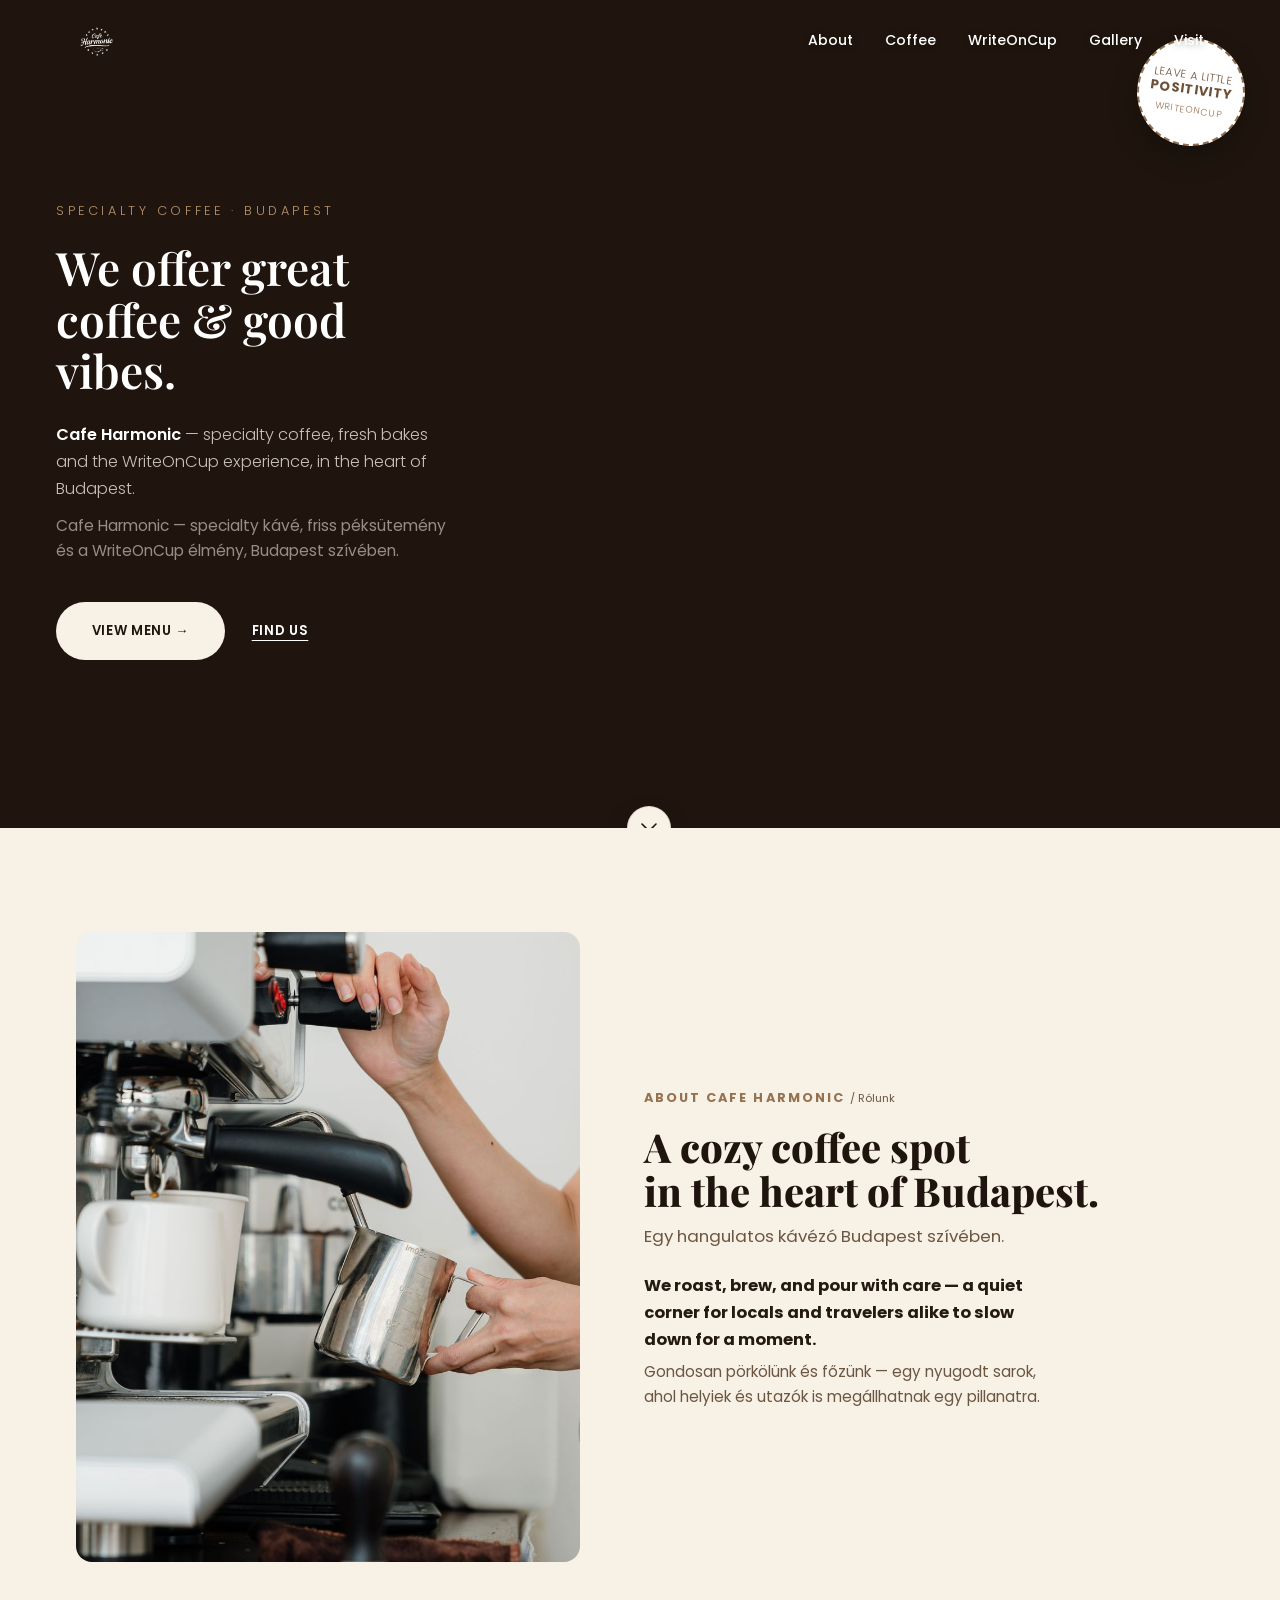
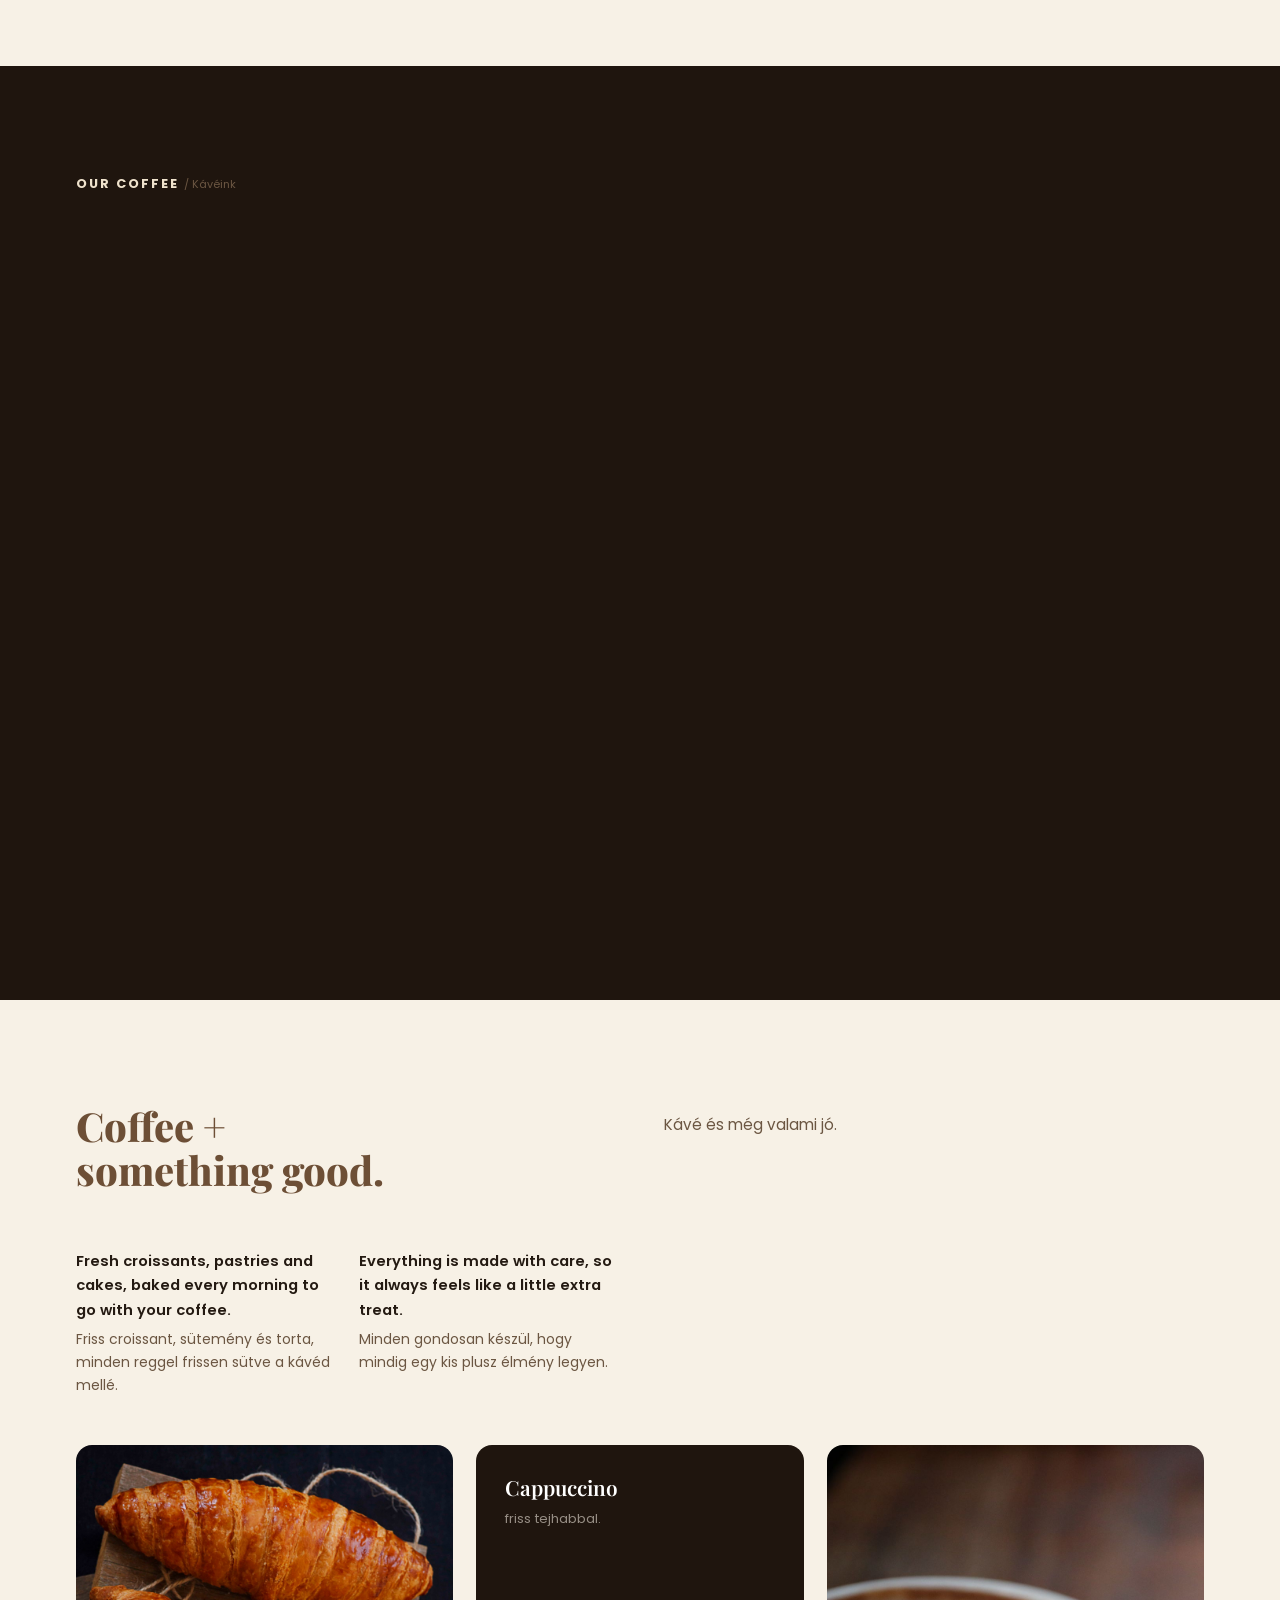
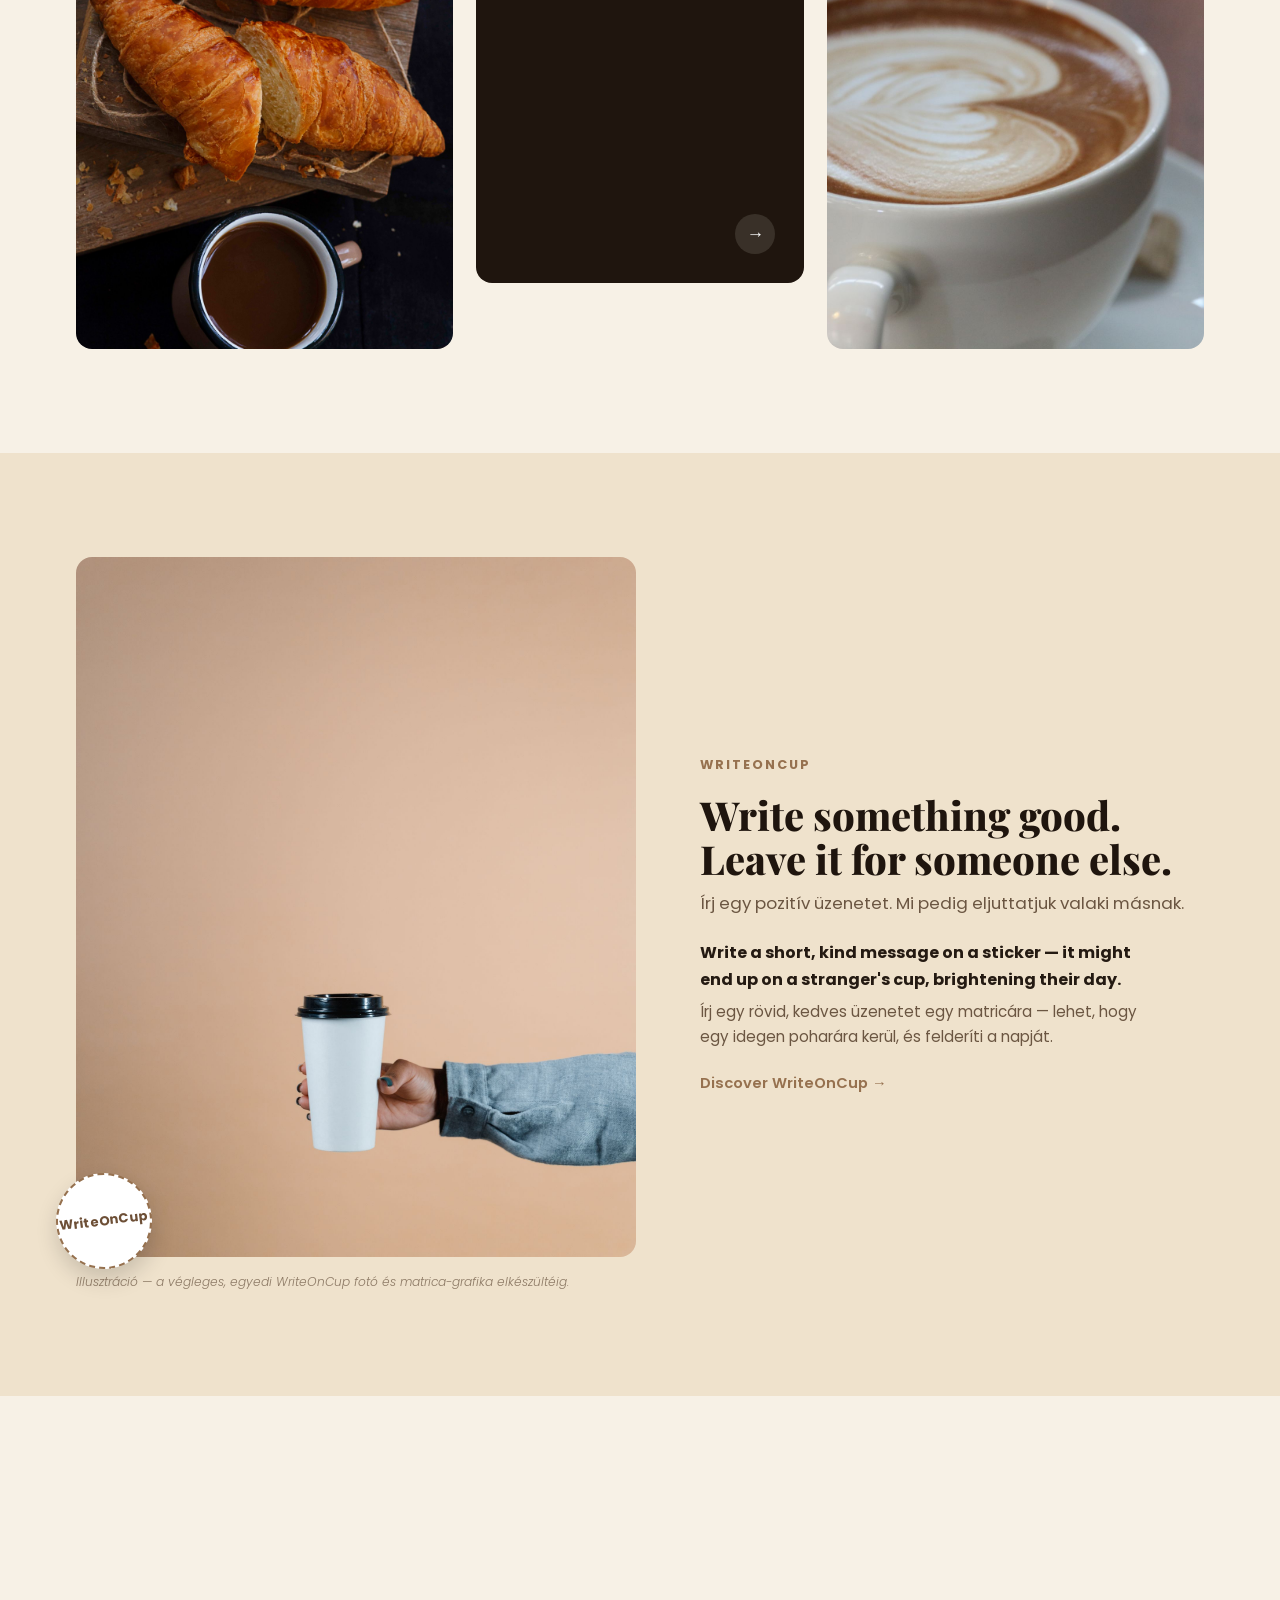
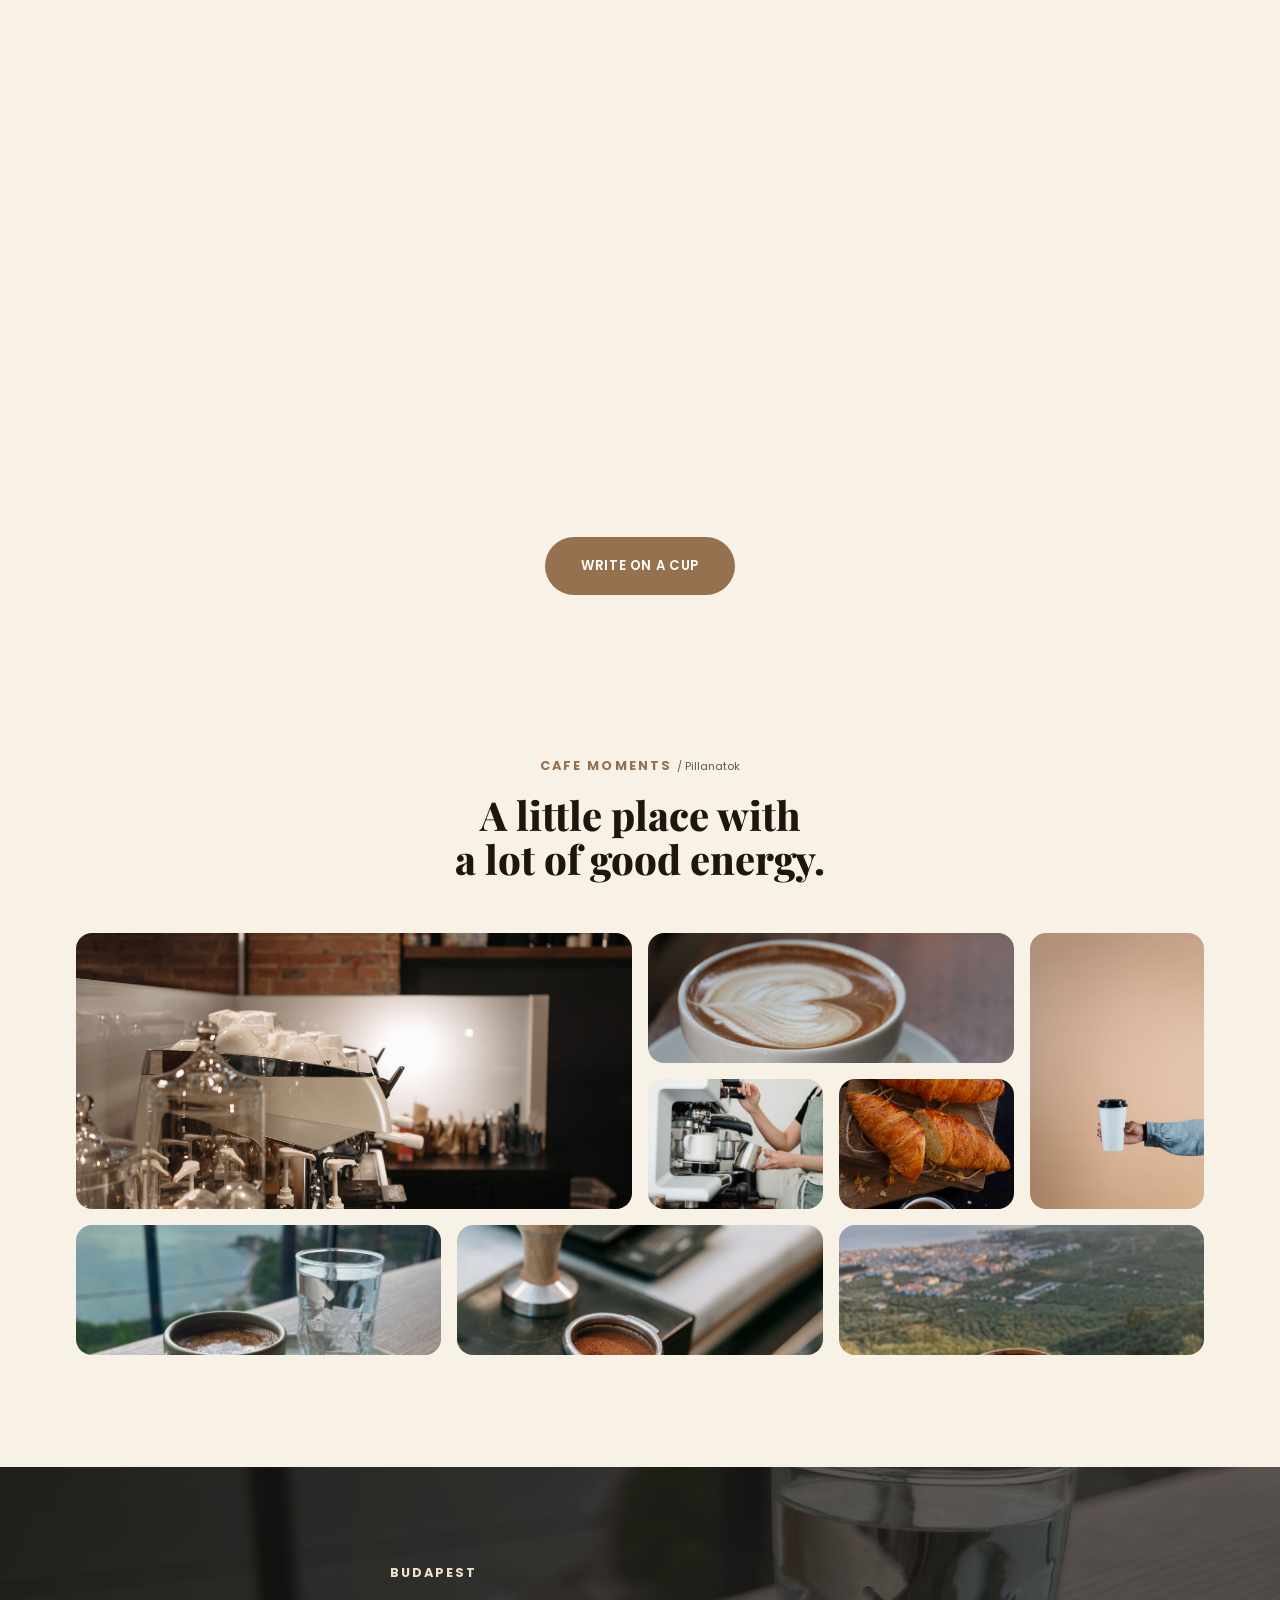
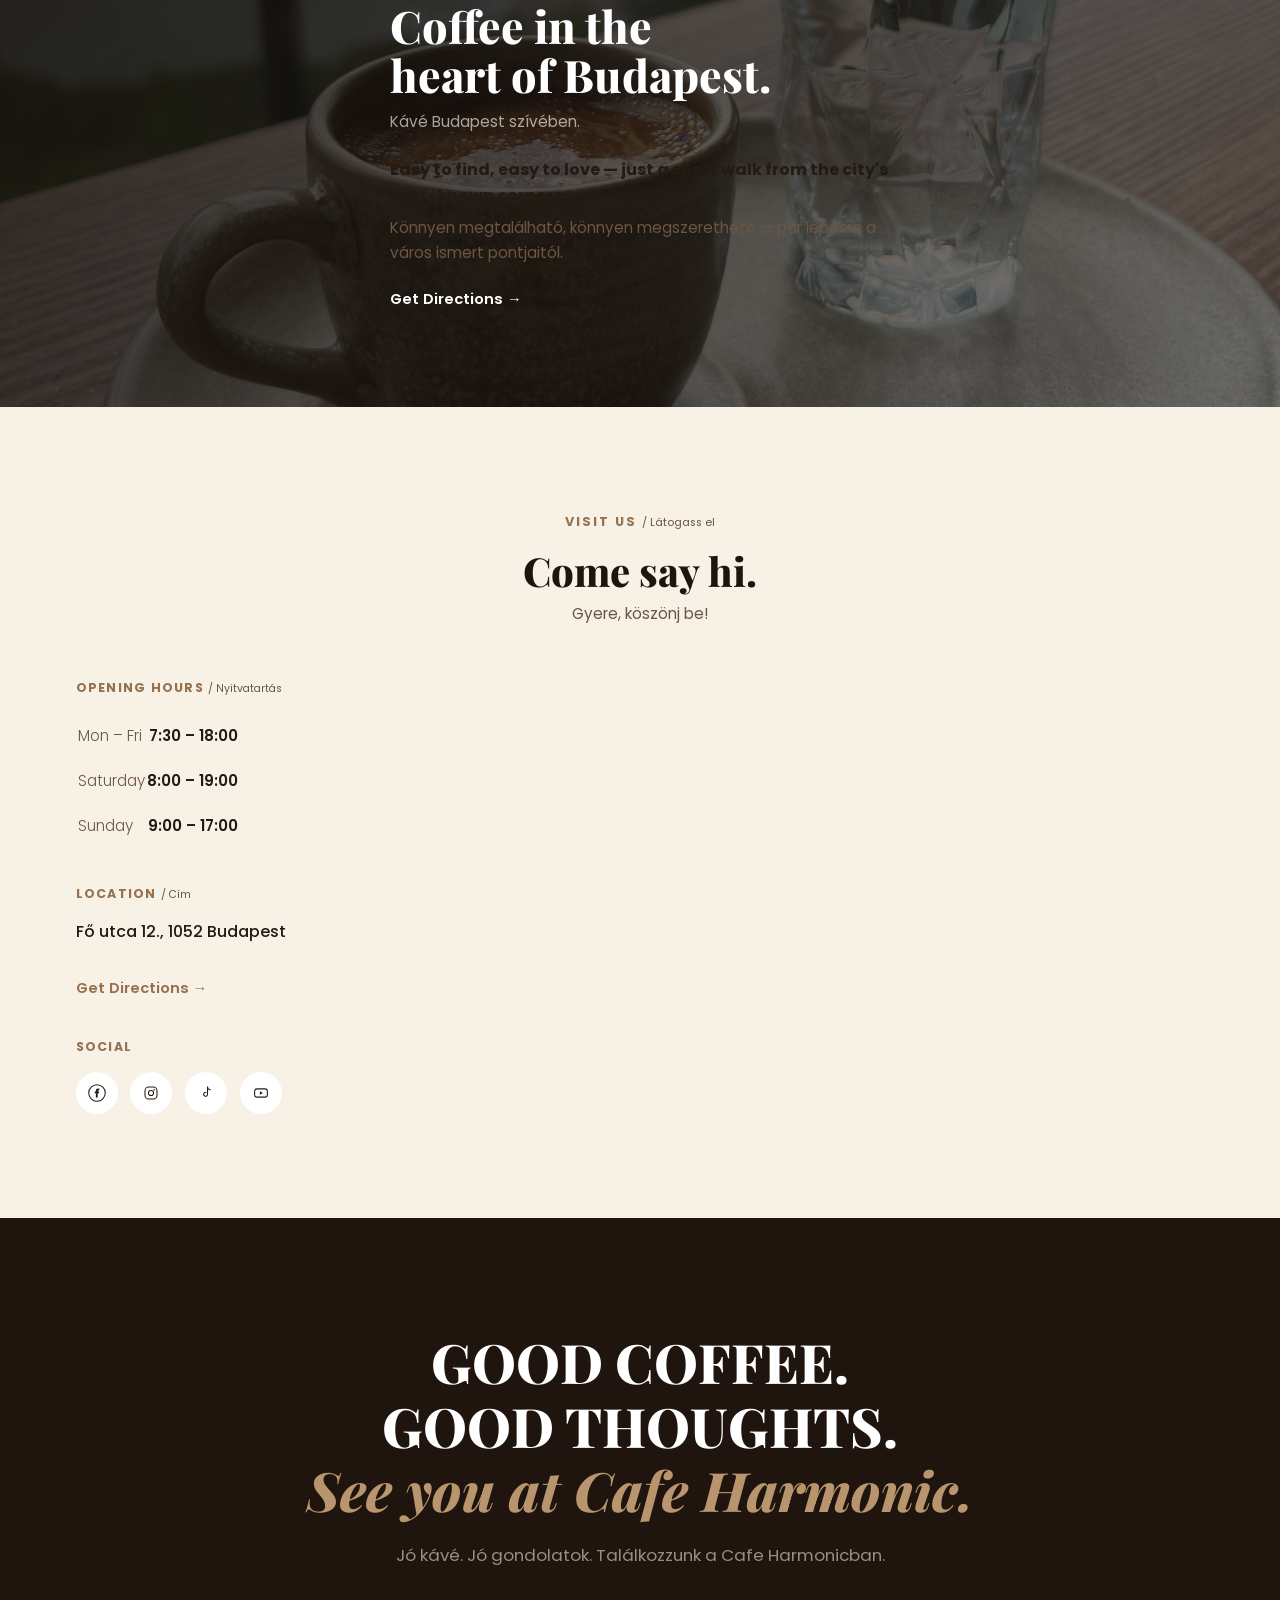
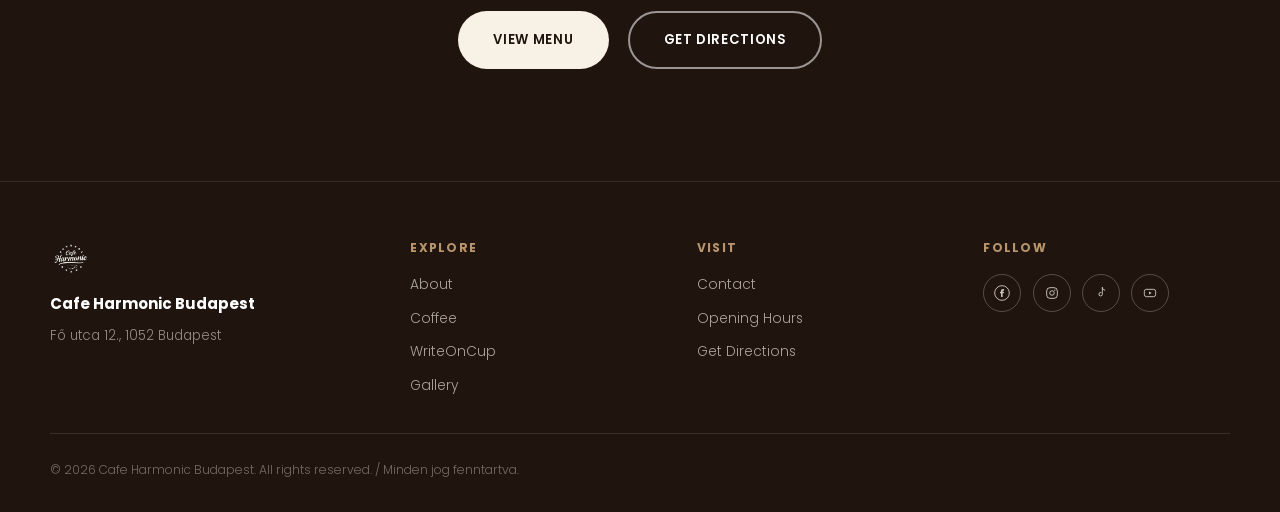
==== index.html @ bd7c761f "v9: Gamila referencia szigoru lekovetese - split-panel hero, foto-kollazs idezet-kartyaval, kartyaso" ====
<!DOCTYPE html>
<html lang="hu">
<head>
<meta charset="UTF-8">
<meta name="viewport" content="width=device-width, initial-scale=1.0">
<title>Cafe Harmonic Budapest</title>
<meta name="description" content="Cafe Harmonic Budapest — good coffee, good thoughts. Specialty kávé, WriteOnCup és egy nyugodt sarok Budapest szívében.">

<link rel="icon" type="image/png" href="logo/cafe-harmony-11.png">
<link rel="apple-touch-icon" href="logo/cafe-harmony-11.png">

<link rel="preconnect" href="https://fonts.googleapis.com">
<link rel="preconnect" href="https://fonts.gstatic.com" crossorigin>
<link href="https://fonts.googleapis.com/css2?family=Playfair+Display:ital,wght@0,600;0,700;0,800;1,600&family=Poppins:wght@300;400;500;600;700;800&family=Caveat:wght@600;700&display=swap" rel="stylesheet">

<link rel="stylesheet" href="style.css">
</head>
<body>

<!-- NAV -->
<header class="nav" id="nav">
  <div class="nav-inner">
    <a href="#top" class="nav-brand">
      <img class="logo-light" src="logo/cafe-harmony-09.png" alt="Cafe Harmonic Budapest">
      <img class="logo-dark" src="logo/cafe-harmony-10.png" alt="Cafe Harmonic Budapest">
    </a>
    <nav class="nav-links" id="navLinks">
      <a href="#about">About</a>
      <a href="#menu">Coffee</a>
      <a href="#writeoncup">WriteOnCup</a>
      <a href="#gallery">Gallery</a>
      <a href="#contact">Visit</a>
    </nav>
    <button class="burger" id="burger" aria-label="Menü">
      <span></span><span></span><span></span>
    </button>
  </div>
</header>

<!-- 1. HERO -->
<section class="hero" id="top">
  <div class="hero-panel">
    <span class="hero-kicker" data-reveal>Specialty Coffee · Budapest</span>
    <h1 data-reveal>We offer great<br>coffee &amp; good vibes.</h1>
    <p class="tagline" data-reveal>
      <strong>Cafe Harmonic</strong> — specialty coffee, fresh bakes and the WriteOnCup experience, in the heart of Budapest.<br>
      <span class="hu">Cafe Harmonic — specialty kávé, friss péksütemény és a WriteOnCup élmény, Budapest szívében.</span>
    </p>
    <div class="hero-actions" data-reveal>
      <a href="#menu" class="btn btn-primary">View Menu →</a>
      <a href="#contact" class="btn btn-link-light">Find Us</a>
    </div>
  </div>

  <div class="hero-media">
    <div class="hero-slides">
      <div class="hero-slide"><img src="képek/pexels-coffee-shop-interior-6612572.jpg" alt="Cafe Harmonic belső tere" loading="eager"></div>
      <div class="hero-slide"><img src="képek/pexels-gulkiz-tuzen-dagdas-273405070-38065463.jpg" alt="Kávé Budapesten"></div>
      <div class="hero-slide"><img src="képek/pexels-tugba-587672959-17574129.jpg" alt="Kávé napkeltekor"></div>
    </div>
    <div class="hero-media-overlay"></div>

    <a href="#writeoncup" class="cup-badge">
      <span class="cup-badge-inner">
        <span>Leave a little</span>
        <strong>positivity</strong>
        <span class="cup-badge-sub">WriteOnCup</span>
      </span>
    </a>

    <a href="#about" class="scroll-cue" aria-label="Görgetés lejjebb">
      <svg width="16" height="10" viewBox="0 0 16 10" fill="none"><path d="M1 1l7 7 7-7" stroke="currentColor" stroke-width="1.6" stroke-linecap="round" stroke-linejoin="round"/></svg>
    </a>
  </div>
</section>

<!-- 2. ABOUT -->
<section class="about" id="about">
  <div class="about-media" data-reveal>
    <img src="képek/pexels-barista-4349954.jpg" alt="Barista gondosan elkészíti a kávét">
  </div>
  <div class="about-text">
    <span class="eyebrow eyebrow-dark" data-reveal>About Cafe Harmonic <span class="eyebrow-hu">/ Rólunk</span></span>
    <h2 data-reveal>A cozy coffee spot<br>in the heart of Budapest.</h2>
    <p class="hu" data-reveal>Egy hangulatos kávézó Budapest szívében.</p>
    <p class="bi" data-reveal>
      <strong>We roast, brew, and pour with care — a quiet corner for locals and travelers alike to slow down for a moment.</strong><br>
      <span class="hu">Gondosan pörkölünk és főzünk — egy nyugodt sarok, ahol helyiek és utazók is megállhatnak egy pillanatra.</span>
    </p>
  </div>
</section>

<!-- 3. COFFEE MENU -->
<section class="coffee" id="menu">
  <div class="coffee-inner">
    <div class="coffee-text">
      <span class="eyebrow" data-reveal>Our Coffee <span class="eyebrow-hu">/ Kávéink</span></span>
      <h2 data-reveal>Our coffee,<br>your choice.</h2>
      <p class="hu" data-reveal>A te választásod.</p>
      <div class="menu-list">
        <div class="menu-row" data-reveal><span class="m-name">Espresso</span><span class="m-price">950 Ft</span></div>
        <div class="menu-row" data-reveal><span class="m-name">Ristretto</span><span class="m-price">950 Ft</span></div>
        <div class="menu-row" data-reveal><span class="m-name">Cappuccino</span><span class="m-price">1 150 Ft</span></div>
        <div class="menu-row" data-reveal><span class="m-name">Americano</span><span class="m-price">1 100 Ft</span></div>
        <div class="menu-row" data-reveal><span class="m-name">Latte Macchiato</span><span class="m-price">1 250 Ft</span></div>
        <div class="menu-row" data-reveal><span class="m-name">Caffè Latte</span><span class="m-price">1 200 Ft</span></div>
        <div class="menu-row" data-reveal><span class="m-name">Cortado</span><span class="m-price">1 050 Ft</span></div>
        <div class="menu-row" data-reveal><span class="m-name">Flat White</span><span class="m-price">1 250 Ft</span></div>
      </div>
      <p class="menu-note" data-reveal>Prices are indicative. / Az árak tájékoztató jellegűek.</p>
    </div>
    <div class="coffee-media" data-reveal>
      <img class="coffee-media-a" src="képek/pexels-latte-art-2226091.jpg" alt="Cappuccino szív alakú latte arttal">
      <img class="coffee-media-b" src="képek/pexels-barista-portafilter-9052268.jpg" alt="Barista részlet">
      <blockquote class="floating-quote">
        <p>“Good coffee is a little joy you can hold in your hands.”</p>
        <cite>A jó kávé egy apró öröm, amit a kezedben tarthatsz.</cite>
      </blockquote>
    </div>
  </div>
</section>

<!-- 4. MORE THAN COFFEE -->
<section class="food" id="food">
  <div class="food-head">
    <h2 data-reveal>Coffee +<br>something good.</h2>
    <p class="hu" data-reveal>Kávé és még valami jó.</p>
    <div class="food-head-copy">
      <p class="bi" data-reveal>
        <strong>Fresh croissants, pastries and cakes, baked every morning to go with your coffee.</strong><br>
        <span class="hu">Friss croissant, sütemény és torta, minden reggel frissen sütve a kávéd mellé.</span>
      </p>
      <p class="bi" data-reveal>
        <strong>Everything is made with care, so it always feels like a little extra treat.</strong><br>
        <span class="hu">Minden gondosan készül, hogy mindig egy kis plusz élmény legyen.</span>
      </p>
    </div>
  </div>
  <div class="food-grid">
    <div class="food-card" data-reveal>
      <img src="képek/pexels-croissant-coffee-32413997.jpg" alt="Friss croissant kávéval">
    </div>
    <div class="food-card food-card-dark" data-reveal>
      <span>Cappuccino<br><span class="hu">friss tejhabbal.</span></span>
      <span class="food-card-arrow">→</span>
    </div>
    <div class="food-card" data-reveal>
      <img src="képek/pexels-latte-art-2226091.jpg" alt="Cappuccino latte arttal">
    </div>
  </div>
</section>

<!-- 5. WRITEONCUP -->
<section class="writeoncup" id="writeoncup">
 <div class="writeoncup-inner">
  <div class="woc-media" data-reveal>
    <img src="képek/pexels-takeaway-cup-6612350.jpg" alt="Üres elviteles pohár, készen egy kézzel írt üzenetre">
    <span class="woc-sticker">WriteOnCup</span>
    <p class="woc-placeholder-note">Illusztráció — a végleges, egyedi WriteOnCup fotó és matrica-grafika elkészültéig.</p>
  </div>
  <div class="woc-text">
    <span class="eyebrow eyebrow-dark" data-reveal>WriteOnCup</span>
    <h2 data-reveal>Write something good.<br>Leave it for someone else.</h2>
    <p class="hu" data-reveal>Írj egy pozitív üzenetet. Mi pedig eljuttatjuk valaki másnak.</p>
    <p class="bi" data-reveal>
      <strong>Write a short, kind message on a sticker — it might end up on a stranger's cup, brightening their day.</strong><br>
      <span class="hu">Írj egy rövid, kedves üzenetet egy matricára — lehet, hogy egy idegen poharára kerül, és felderíti a napját.</span>
    </p>
    <a href="https://writeoncup.hu" target="_blank" rel="noopener" class="link-arrow" data-reveal>Discover WriteOnCup →</a>
  </div>
 </div>
</section>

<!-- 6. WRITE A MESSAGE -->
<section class="message" id="message">
  <span class="eyebrow eyebrow-dark center" data-reveal>Write A Message</span>
  <h2 class="center" data-reveal>Your words might<br>make someone's day.</h2>
  <p class="hu center" data-reveal>A szavaid felderíthetik valaki napját.</p>

  <div class="message-board" data-reveal>
    <div class="message-cup">
      <img src="képek/pexels-takeaway-cup-6612350.jpg" alt="WriteOnCup pohár">
    </div>
    <span class="note note-1">Have a beautiful day!</span>
    <span class="note note-2">You are doing great!</span>
    <span class="note note-3">Enjoy Budapest!</span>
    <span class="note note-4">Smile today!</span>
    <span class="note note-5">You've got this!</span>
    <span class="note note-6">Good vibes only!</span>
  </div>

  <a href="https://writeoncup.hu" target="_blank" rel="noopener" class="btn btn-solid center-btn" data-reveal>Write On A Cup</a>
</section>

<!-- 7. GALLERY -->
<section class="gallery" id="gallery">
  <span class="eyebrow eyebrow-dark center" data-reveal>Cafe Moments <span class="eyebrow-hu">/ Pillanatok</span></span>
  <h2 class="center" data-reveal>A little place with<br>a lot of good energy.</h2>
  <div class="gallery-grid">
    <div class="g-item g-large" data-reveal><img src="képek/pexels-coffee-shop-interior-6612572.jpg" alt="Belső tér" style="object-position:center 30%"></div>
    <div class="g-item g-a" data-reveal><img src="képek/pexels-latte-art-2226091.jpg" alt="Latte art"></div>
    <div class="g-item g-b" data-reveal><img src="képek/pexels-barista-4349954.jpg" alt="Barista"></div>
    <div class="g-item g-tall" data-reveal><img src="képek/pexels-takeaway-cup-6612350.jpg" alt="WriteOnCup pohár" style="object-position:55% 88%"></div>
    <div class="g-item g-c" data-reveal><img src="képek/pexels-croissant-coffee-32413997.jpg" alt="Croissant"></div>
    <div class="g-item g-d" data-reveal><img src="képek/pexels-barista-portafilter-9052268.jpg" alt="Barista részlet"></div>
    <div class="g-item g-wide" data-reveal><img src="képek/pexels-gulkiz-tuzen-dagdas-273405070-38065463.jpg" alt="Kávé kilátással"></div>
    <div class="g-item g-e" data-reveal><img src="képek/pexels-tugba-587672959-17574129.jpg" alt="Kávé napkeltekor"></div>
  </div>
</section>

<!-- 8. BUDAPEST -->
<section class="budapest">
  <img src="képek/pexels-gulkiz-tuzen-dagdas-273405070-38065463.jpg" alt="Kávé kilátással Budapestre">
  <div class="budapest-overlay"></div>
  <div class="budapest-content">
    <span class="eyebrow" data-reveal>Budapest</span>
    <h2 data-reveal>Coffee in the<br>heart of Budapest.</h2>
    <p class="hu" data-reveal>Kávé Budapest szívében.</p>
    <p class="bi" data-reveal>
      <strong>Easy to find, easy to love — just a short walk from the city's best-known corners.</strong><br>
      <span class="hu">Könnyen megtalálható, könnyen megszerethető — pár lépésre a város ismert pontjaitól.</span>
    </p>
    <a class="link-arrow link-arrow-light" href="https://www.google.com/maps/search/?api=1&query=F%C5%91+utca+12.%2C+1052+Budapest" target="_blank" rel="noopener">Get Directions →</a>
  </div>
</section>

<!-- 9. VISIT US -->
<section class="contact" id="contact">
  <span class="eyebrow eyebrow-dark center" data-reveal>Visit Us <span class="eyebrow-hu">/ Látogass el</span></span>
  <h2 class="center" data-reveal>Come say hi.</h2>
  <p class="hu center" data-reveal>Gyere, köszönj be!</p>

  <div class="contact-grid">
    <div class="contact-info" data-reveal>
      <div class="contact-block">
        <span class="contact-label">Opening Hours <span class="eyebrow-hu">/ Nyitvatartás</span></span>
        <table class="hours">
          <tr><td>Mon – Fri</td><td>7:30 – 18:00</td></tr>
          <tr><td>Saturday</td><td>8:00 – 19:00</td></tr>
          <tr><td>Sunday</td><td>9:00 – 17:00</td></tr>
        </table>
      </div>
      <div class="contact-block">
        <span class="contact-label">Location <span class="eyebrow-hu">/ Cím</span></span>
        <p class="contact-address">Fő utca 12., 1052 Budapest</p>
        <a class="link-arrow" href="https://www.google.com/maps/search/?api=1&query=F%C5%91+utca+12.%2C+1052+Budapest" target="_blank" rel="noopener">Get Directions →</a>
      </div>
      <div class="contact-block">
        <span class="contact-label">Social</span>
        <div class="social-row">
          <a href="#" target="_blank" rel="noopener" aria-label="Facebook"><svg viewBox="0 0 24 24" fill="none"><circle cx="12" cy="12" r="11" stroke="currentColor" stroke-width="1.4"/><path d="M13.5 8.5h1.5V6h-1.7c-1.7 0-2.8 1.1-2.8 2.9V10H9v2.4h1.5V18h2.4v-5.6H14.6L15 10h-2.1V9c0-.4.2-.5.6-.5Z" fill="currentColor"/></svg></a>
          <a href="#" target="_blank" rel="noopener" aria-label="Instagram"><svg viewBox="0 0 24 24" fill="none"><rect x="4" y="4" width="16" height="16" rx="5" stroke="currentColor" stroke-width="1.4"/><circle cx="12" cy="12" r="3.4" stroke="currentColor" stroke-width="1.4"/><circle cx="16.2" cy="7.8" r="1" fill="currentColor"/></svg></a>
          <a href="#" target="_blank" rel="noopener" aria-label="TikTok"><svg viewBox="0 0 24 24" fill="none"><path d="M14 4v9.8a2.6 2.6 0 1 1-2.2-2.57" stroke="currentColor" stroke-width="1.4" stroke-linecap="round"/><path d="M14 4c.3 2 1.8 3.5 3.7 3.7" stroke="currentColor" stroke-width="1.4" stroke-linecap="round"/></svg></a>
          <a href="#" target="_blank" rel="noopener" aria-label="YouTube"><svg viewBox="0 0 24 24" fill="none"><rect x="3.5" y="6.5" width="17" height="11" rx="3.2" stroke="currentColor" stroke-width="1.4"/><path d="M10.5 9.7v4.6l4-2.3-4-2.3Z" fill="currentColor"/></svg></a>
        </div>
      </div>
    </div>
    <div class="contact-map" data-reveal>
      <iframe
        src="https://www.google.com/maps?q=F%C5%91%20utca%2012%2C%201052%20Budapest&output=embed"
        loading="lazy"
        referrerpolicy="no-referrer-when-downgrade"
        title="Cafe Harmonic Budapest — térkép"></iframe>
    </div>
  </div>
</section>

<!-- 10. FINAL CTA -->
<section class="final-cta">
  <h2>GOOD COFFEE.<br>GOOD THOUGHTS.<br><em>See you at Cafe Harmonic.</em></h2>
  <p class="hu">Jó kávé. Jó gondolatok. Találkozzunk a Cafe Harmonicban.</p>
  <div class="final-cta-actions">
    <a href="#menu" class="btn btn-primary">View Menu</a>
    <a href="https://www.google.com/maps/search/?api=1&query=F%C5%91+utca+12.%2C+1052+Budapest" target="_blank" rel="noopener" class="btn btn-outline">Get Directions</a>
  </div>
</section>

<!-- FOOTER -->
<footer class="footer">
  <div class="footer-inner">
    <div class="footer-brand">
      <img src="logo/cafe-harmony-09.png" alt="Cafe Harmonic Budapest" class="footer-logo">
      <strong>Cafe Harmonic Budapest</strong>
      <span>Fő utca 12., 1052 Budapest</span>
    </div>
    <div class="footer-col">
      <span class="footer-col-title">Explore</span>
      <a href="#about">About</a>
      <a href="#menu">Coffee</a>
      <a href="#writeoncup">WriteOnCup</a>
      <a href="#gallery">Gallery</a>
    </div>
    <div class="footer-col">
      <span class="footer-col-title">Visit</span>
      <a href="#contact">Contact</a>
      <a href="#contact">Opening Hours</a>
      <a href="https://www.google.com/maps/search/?api=1&query=F%C5%91+utca+12.%2C+1052+Budapest" target="_blank" rel="noopener">Get Directions</a>
    </div>
    <div class="footer-col footer-social-col">
      <span class="footer-col-title">Follow</span>
      <div class="footer-social">
        <a href="#" target="_blank" rel="noopener" aria-label="Facebook"><svg viewBox="0 0 24 24" fill="none"><circle cx="12" cy="12" r="11" stroke="currentColor" stroke-width="1.4"/><path d="M13.5 8.5h1.5V6h-1.7c-1.7 0-2.8 1.1-2.8 2.9V10H9v2.4h1.5V18h2.4v-5.6H14.6L15 10h-2.1V9c0-.4.2-.5.6-.5Z" fill="currentColor"/></svg></a>
          <a href="#" target="_blank" rel="noopener" aria-label="Instagram"><svg viewBox="0 0 24 24" fill="none"><rect x="4" y="4" width="16" height="16" rx="5" stroke="currentColor" stroke-width="1.4"/><circle cx="12" cy="12" r="3.4" stroke="currentColor" stroke-width="1.4"/><circle cx="16.2" cy="7.8" r="1" fill="currentColor"/></svg></a>
          <a href="#" target="_blank" rel="noopener" aria-label="TikTok"><svg viewBox="0 0 24 24" fill="none"><path d="M14 4v9.8a2.6 2.6 0 1 1-2.2-2.57" stroke="currentColor" stroke-width="1.4" stroke-linecap="round"/><path d="M14 4c.3 2 1.8 3.5 3.7 3.7" stroke="currentColor" stroke-width="1.4" stroke-linecap="round"/></svg></a>
          <a href="#" target="_blank" rel="noopener" aria-label="YouTube"><svg viewBox="0 0 24 24" fill="none"><rect x="3.5" y="6.5" width="17" height="11" rx="3.2" stroke="currentColor" stroke-width="1.4"/><path d="M10.5 9.7v4.6l4-2.3-4-2.3Z" fill="currentColor"/></svg></a>
      </div>
    </div>
  </div>
  <p class="footer-copy">© 2026 Cafe Harmonic Budapest. All rights reserved. / Minden jog fenntartva.</p>
</footer>

<script src="script.js"></script>
</body>
</html>
---- style.css ----
/* ============ Cafe Harmonic Budapest — Gamila-inspired 10-section single page ============ */

:root{
  --espresso: #1f150e;
  --espresso-2: #2b1e14;
  --coffee: #96714f;
  --coffee-dark: #6d4f36;
  --coffee-light: #b8956d;
  --cream: #f7f1e6;
  --cream-2: #efe2cc;
  --white: #ffffff;
  --ink: #241a12;
  --ink-soft: #6b5642;

  --display: "Poppins", "Segoe UI", sans-serif;
  --serif: "Playfair Display", "Georgia", serif;
  --hand: "Caveat", cursive;

  --container: 1180px;
  --radius: 16px;
}

*{ box-sizing:border-box; margin:0; padding:0; }
html{ scroll-behavior:smooth; }

body{
  font-family: var(--display);
  font-weight: 300;
  color: var(--ink);
  background: var(--cream);
  line-height: 1.65;
  overflow-x: hidden;
}

img{ display:block; max-width:100%; }

h1,h2{
  font-family: var(--serif);
  font-weight: 800;
  line-height: 1.1;
  color: var(--espresso);
}

a{ color: inherit; text-decoration:none; }
p{ color: var(--ink-soft); }

.hu{
  font-weight: 400;
  color: var(--ink-soft);
  font-size: .95em;
}
.bi strong{
  font-weight: 700;
  color: var(--ink);
  display:inline;
}
.bi .hu{ display:inline-block; margin-top:.35rem; }

.eyebrow{
  display:inline-block;
  font-family: var(--display);
  font-size: .8rem;
  letter-spacing: .16em;
  text-transform: uppercase;
  color: var(--cream-2);
  font-weight: 700;
  margin-bottom: 1.1rem;
}
.eyebrow-dark{ color: var(--coffee); }
.eyebrow-hu{
  text-transform: none;
  letter-spacing: 0;
  font-weight: 400;
  color: var(--ink-soft);
  font-size: .85em;
}
.center{ display:block; text-align:center; margin-left:auto; margin-right:auto; }

/* ---------- buttons ---------- */
.btn{
  display: inline-block;
  padding: 1rem 2.1rem;
  border-radius: 999px;
  font-family: var(--display);
  font-weight: 600;
  font-size: .82rem;
  letter-spacing: .05em;
  text-transform: uppercase;
  transition: transform .25s ease, box-shadow .25s ease, background .25s ease, color .25s ease, border-color .25s ease;
  border: 2px solid transparent;
  white-space: nowrap;
}
.btn-primary{
  background: var(--cream);
  color: var(--espresso);
}
.btn-primary:hover{
  background: var(--white);
  transform: translateY(-2px);
  box-shadow: 0 14px 28px rgba(0,0,0,.25);
}
.btn-outline{
  border-color: rgba(255,255,255,.55);
  color: var(--white);
}
.btn-outline:hover{
  background: rgba(255,255,255,.12);
  border-color: var(--white);
}
.btn-small{
  background: var(--coffee);
  color: var(--white);
  padding: .68rem 1.4rem;
  font-size: .74rem;
}
.btn-small:hover{ background: var(--coffee-dark); }
.btn-solid{
  background: var(--coffee);
  color: var(--white);
}
.btn-solid:hover{
  background: var(--coffee-dark);
  transform: translateY(-2px);
  box-shadow: 0 14px 28px rgba(31,21,14,.28);
}
.btn-link-light{
  color: var(--white);
  text-decoration: underline;
  text-underline-offset: 5px;
  padding: 1rem .2rem;
  border: none;
  background: none;
}
.center-btn{ display:table; margin: 3rem auto 0; }

.link-arrow{
  display:inline-block;
  margin-top: 1.3rem;
  font-weight: 600;
  font-size: .92rem;
  color: var(--coffee);
  border-bottom: 2px solid transparent;
  transition: border-color .25s ease;
}
.link-arrow:hover{ border-color: var(--coffee); }
.link-arrow-light{ color: var(--white); }
.link-arrow-light:hover{ border-color: var(--white); }

/* ---------- reveal-on-scroll ---------- */
[data-reveal]{
  opacity: 0;
  transform: translateY(20px);
  transition: opacity .7s ease, transform .7s ease;
}
[data-reveal].in-view{ opacity: 1; transform: translateY(0); }
@media (prefers-reduced-motion: reduce){
  [data-reveal]{ opacity:1; transform:none; transition:none; }
}

/* ================= NAV ================= */
.nav{
  position: fixed;
  top: 0; left: 0; right: 0;
  z-index: 100;
  transition: background .35s ease, box-shadow .35s ease, padding .35s ease;
  padding: 1.3rem 0;
}
.nav.scrolled{
  background: rgba(247, 241, 230, .95);
  backdrop-filter: blur(10px);
  box-shadow: 0 4px 20px rgba(31,21,14,.1);
  padding: .8rem 0;
}
.nav-inner{
  max-width: var(--container);
  margin: 0 auto;
  padding: 0 1.6rem;
  display: flex;
  align-items: center;
  gap: 2rem;
}
.nav-brand img{ height: 40px; width: auto; transition: height .3s ease; }
.nav.scrolled .nav-brand img{ height: 34px; }
.nav-brand{ position: relative; display:block; }
.nav-brand .logo-dark{ position:absolute; top:0; left:0; opacity: 0; }
.nav.scrolled .nav-brand .logo-light{ opacity: 0; }
.nav.scrolled .nav-brand .logo-dark{ opacity: 1; }

.nav-links{ display: flex; gap: 2rem; margin-left: auto; font-size: .88rem; font-weight: 500; }
.nav-links a{
  position: relative;
  color: var(--white);
  text-shadow: 0 1px 6px rgba(0,0,0,.35);
  transition: color .35s ease, text-shadow .35s ease;
}
.nav.scrolled .nav-links a{ color: var(--ink); text-shadow: none; }
.nav-links a::after{
  content:"";
  position:absolute; left:0; right:0; bottom:-5px;
  height:2px; background: var(--coffee);
  transform: scaleX(0);
  transform-origin: left;
  transition: transform .3s ease;
}
.nav-links a:hover::after{ transform: scaleX(1); }

.burger{ display:none; flex-direction: column; gap: 5px; background:none; border:none; cursor:pointer; padding: .4rem; }
.burger span{ width: 24px; height: 2px; border-radius: 2px; background: var(--white); box-shadow: 0 1px 4px rgba(0,0,0,.35); transition: background .3s ease; }
.nav.scrolled .burger span{ background: var(--ink); box-shadow: none; }

/* ================= 1. HERO (split panel, Gamila-style) ================= */
.hero{
  position: relative;
  min-height: 92vh;
  display: grid;
  grid-template-columns: .92fr 1.08fr;
  background: var(--espresso);
}
.hero-panel{
  position: relative; z-index: 2;
  display: flex;
  flex-direction: column;
  justify-content: center;
  padding: 8rem 3.5rem 6rem 3.5rem;
  color: var(--white);
}
.hero-kicker{ display:block; font-size: .8rem; letter-spacing: .28em; text-transform: uppercase; color: var(--coffee-light); margin-bottom: 1.3rem; }
.hero-panel h1{
  font-family: var(--serif);
  color: var(--white);
  font-weight: 600;
  line-height: 1.12;
  font-size: clamp(2.3rem, 3.6vw, 3.4rem);
  margin-bottom: 1.6rem;
  max-width: 12ch;
}
.tagline{ font-size: 1.02rem; color: rgba(247,241,230,.78); margin: 0 0 2.4rem; max-width: 40ch; line-height: 1.65; }
.tagline strong{ font-weight: 600; color: var(--white); }
.tagline .hu{ display:block; margin-top: .6rem; color: rgba(247,241,230,.55); font-size: .95em; }
.hero-actions{ display:flex; align-items:center; gap: 1.5rem; flex-wrap: wrap; }

.hero-media{ position: relative; overflow: hidden; }
.hero-slides{ position: absolute; inset: 0; }
.hero-slide{ position: absolute; inset: 0; opacity: 0; animation: heroFade 18s infinite; }
.hero-slide img{ width: 100%; height: 100%; object-fit: cover; }
.hero-slide:nth-child(1){ animation-delay: 0s; }
.hero-slide:nth-child(2){ animation-delay: 6s; }
.hero-slide:nth-child(3){ animation-delay: 12s; }
.hero-slide:nth-child(1) img{ object-position: center 25%; }
.hero-slide:nth-child(2) img{ object-position: center 40%; }
.hero-slide:nth-child(3) img{ object-position: center 55%; }
@keyframes heroFade{ 0%{opacity:0;} 4%{opacity:1;} 30%{opacity:1;} 36%{opacity:0;} 100%{opacity:0;} }
@media (prefers-reduced-motion: reduce){
  .hero-slide{ animation: none; opacity: 0; }
  .hero-slide:first-child{ opacity: 1; }
}
.hero-media-overlay{
  position: absolute; inset: 0;
  background: linear-gradient(200deg, rgba(31,21,14,.15) 0%, rgba(31,21,14,0) 40%);
}

.cup-badge{
  position: absolute; top: 2.4rem; right: 2.2rem; z-index: 3;
  width: 108px; height: 108px; border-radius: 50%;
  background: var(--white);
  border: 2px dashed var(--coffee);
  display:flex; align-items:center; justify-content:center;
  transform: rotate(8deg);
  box-shadow: 0 12px 26px rgba(0,0,0,.25);
  transition: transform .3s ease;
}
.cup-badge:hover{ transform: rotate(0deg) scale(1.05); }
.cup-badge-inner{ display:flex; flex-direction: column; align-items:center; text-align:center; color: var(--coffee-dark); font-size: .68rem; line-height: 1.25; text-transform: uppercase; letter-spacing: .04em; }
.cup-badge-inner strong{ font-size: .82rem; font-weight: 700; }
.cup-badge-sub{ margin-top: .3rem; font-size: .58rem; color: var(--coffee); letter-spacing: .08em; }

.scroll-cue{
  position: absolute;
  bottom: -22px; left: 2.4rem;
  z-index: 4;
  width: 44px; height: 44px;
  border-radius: 50%;
  background: var(--cream);
  border: 1px solid rgba(31,21,14,.1);
  display:flex; align-items:center; justify-content:center;
  color: var(--espresso);
  box-shadow: 0 10px 22px rgba(31,21,14,.25);
  transition: background .25s ease, transform .25s ease;
}
.scroll-cue:hover{ background: var(--white); transform: translateY(2px); }

/* ================= 2. ABOUT ================= */
.about{
  max-width: var(--container);
  margin: 0 auto;
  padding: 6.5rem 1.6rem;
  display: grid;
  grid-template-columns: .9fr 1fr;
  gap: 4rem;
  align-items: center;
}
.about-media img{ width: 100%; aspect-ratio: 4/5; object-fit: cover; border-radius: var(--radius); }
.about-text h2{ font-size: clamp(1.8rem, 3.4vw, 2.5rem); margin-bottom: .6rem; }
.about-text > p.hu{ margin-bottom: 1.4rem; font-size: 1.05rem; }
.about-text .bi{ max-width: 42ch; }
.about-text .bi strong{ font-size: 1.02rem; }

/* ================= 3. COFFEE MENU ================= */
.coffee{ background: var(--espresso); }
.coffee-inner{
  max-width: var(--container);
  margin: 0 auto;
  padding: 6.5rem 1.6rem;
  display: grid;
  grid-template-columns: 1fr .95fr;
  gap: 4.5rem;
  align-items: center;
}
.coffee-text h2{ color: var(--white); font-size: clamp(1.8rem, 3.4vw, 2.5rem); margin-bottom: .6rem; }
.coffee-text > p.hu{ color: rgba(247,241,230,.6); margin-bottom: 2rem; font-size: 1.05rem; }
.menu-list{ display: flex; flex-direction: column; }
.menu-row{ display:flex; align-items: center; justify-content: space-between; padding: .95rem 0; border-bottom: 1px solid rgba(247,241,230,.14); }
.m-name{ font-family: var(--serif); font-weight: 700; font-size: 1.1rem; color: var(--cream); }
.m-price{ font-weight: 600; color: var(--coffee-light); font-size: .98rem; }
.menu-note{ margin-top: 1.4rem; font-size: .78rem; color: rgba(247,241,230,.5); }

.coffee-media{ position: relative; display: flex; align-items: flex-end; gap: 1.1rem; }
.coffee-media-a{ width: 62%; aspect-ratio: 4/5; object-fit: cover; border-radius: var(--radius); }
.coffee-media-b{ width: 38%; aspect-ratio: 3/4.6; object-fit: cover; border-radius: var(--radius); margin-bottom: 2.4rem; }
.floating-quote{
  position: absolute; left: 50%; bottom: 1.6rem;
  transform: translateX(-50%);
  background: var(--white);
  border-radius: var(--radius);
  padding: 1.3rem 1.5rem;
  width: 78%;
  max-width: 280px;
  box-shadow: 0 20px 40px rgba(0,0,0,.35);
}
.floating-quote p{ font-family: var(--serif); font-style: italic; font-weight: 600; color: var(--espresso); font-size: .95rem; line-height: 1.4; margin-bottom: .5rem; }
.floating-quote cite{ font-style: normal; font-size: .74rem; color: var(--ink-soft); }

/* ================= 4. MORE THAN COFFEE ================= */
.food{ max-width: var(--container); margin: 0 auto; padding: 6.5rem 1.6rem; }
.food-head{
  display: grid;
  grid-template-columns: 1fr 1fr;
  gap: 3rem;
  align-items: start;
  margin-bottom: 3rem;
}
.food-head h2{ font-size: clamp(1.8rem, 3.4vw, 2.5rem); color: var(--coffee-dark); }
.food-head > p.hu{ margin-top: .5rem; }
.food-head-copy{ display: grid; grid-template-columns: 1fr 1fr; gap: 1.6rem; padding-top: .6rem; }
.food-head-copy p{ font-size: .92rem; }
.food-head-copy strong{ color: var(--ink); font-weight: 600; }

.food-grid{ display: grid; grid-template-columns: 1.15fr 1fr 1.15fr; gap: 1.4rem; }
.food-card{
  position: relative;
  border-radius: var(--radius);
  overflow: hidden;
  aspect-ratio: 3/4;
}
.food-card img{ width: 100%; height: 100%; object-fit: cover; transition: transform .5s ease; }
.food-card:hover img{ transform: scale(1.06); }
.food-card-dark{
  background: var(--espresso);
  display:flex; flex-direction: column; justify-content: space-between;
  padding: 1.8rem;
  aspect-ratio: 3/4;
}
.food-card-dark span:first-child{ font-family: var(--serif); font-size: 1.3rem; font-weight: 600; color: var(--white); line-height: 1.3; }
.food-card-dark .hu{ font-family: var(--display); font-size: .82rem; color: rgba(247,241,230,.55); }
.food-card-arrow{
  width: 40px; height: 40px; border-radius: 50%;
  background: rgba(247,241,230,.12);
  color: var(--white);
  display:flex; align-items:center; justify-content:center;
  align-self: flex-end;
  font-size: 1.1rem;
}

/* ================= 5. WRITEONCUP ================= */
.writeoncup{ background: var(--cream-2); }
.writeoncup-inner{
  max-width: var(--container);
  margin: 0 auto;
  padding: 6.5rem 1.6rem;
  display: grid;
  grid-template-columns: 1fr .9fr;
  gap: 4rem;
  align-items: center;
}
.woc-media{ position: relative; }
.woc-media img{ width: 100%; aspect-ratio: 4/5; object-fit: cover; border-radius: var(--radius); }
.woc-sticker{
  position: absolute; bottom: 1.4rem; left: -1.2rem;
  background: var(--white);
  border: 2px dashed var(--coffee);
  border-radius: 50%;
  width: 96px; height: 96px;
  display:flex; align-items:center; justify-content:center;
  text-align:center;
  font-weight: 700; font-size: .82rem; color: var(--coffee-dark);
  transform: rotate(-7deg);
  box-shadow: 0 10px 22px rgba(0,0,0,.16);
}
.woc-placeholder-note{ margin-top: .9rem; font-size: .76rem; font-style: italic; color: var(--ink-soft); opacity: .75; }
.woc-text h2{ font-size: clamp(1.8rem, 3.4vw, 2.5rem); margin-bottom: .6rem; }
.woc-text > p.hu{ margin-bottom: 1.4rem; font-size: 1.05rem; }
.woc-text .bi{ max-width: 44ch; }

/* ================= 6. WRITE A MESSAGE ================= */
.message{ max-width: var(--container); margin: 0 auto; padding: 6.5rem 1.6rem 4rem; text-align:center; }
.message h2{ font-size: clamp(1.8rem, 3.4vw, 2.5rem); margin: .3rem 0 .6rem; }
.message > p.hu{ margin-bottom: 3rem; }
.message-board{
  position: relative;
  max-width: 640px;
  height: 380px;
  margin: 0 auto;
}
.message-cup{
  position: absolute; top: 50%; left: 50%;
  transform: translate(-50%, -50%);
  width: 150px; height: 150px;
  border-radius: 50%;
  overflow: hidden;
  border: 6px solid var(--white);
  box-shadow: 0 18px 40px rgba(31,21,14,.25);
}
.message-cup img{ width: 100%; height: 100%; object-fit: cover; }
.note{
  position: absolute;
  background: var(--white);
  border-radius: 10px;
  padding: .7rem 1.2rem;
  font-family: var(--hand);
  font-weight: 700;
  font-size: 1.35rem;
  color: var(--espresso);
  box-shadow: 0 10px 24px rgba(31,21,14,.16);
  white-space: nowrap;
}
.note-1{ top: 4%;  left: 4%;  transform: rotate(-6deg); }
.note-2{ top: 2%;  right: 2%; transform: rotate(5deg); }
.note-3{ top: 42%; left: -2%; transform: rotate(4deg); }
.note-4{ top: 40%; right: -4%; transform: rotate(-5deg); }
.note-5{ bottom: 4%; left: 10%; transform: rotate(6deg); }
.note-6{ bottom: 2%; right: 8%; transform: rotate(-4deg); }

/* ================= 7. GALLERY ================= */
.gallery{ max-width: var(--container); margin: 0 auto; padding: 6rem 1.6rem 7rem; }
.gallery h2{ font-size: clamp(1.8rem, 3.4vw, 2.5rem); margin-bottom: 3.2rem; }
.gallery-grid{
  display: grid;
  grid-template-columns: repeat(6, 1fr);
  grid-auto-rows: 130px;
  gap: 1rem;
}
.g-item{ position: relative; overflow: hidden; border-radius: var(--radius); }
.g-item img{ width: 100%; height: 100%; object-fit: cover; transition: transform .6s ease; }
.g-item:hover img{ transform: scale(1.06); }
.g-large{ grid-column: 1 / 4; grid-row: 1 / 3; }
.g-a{ grid-column: 4 / 6; grid-row: 1 / 2; }
.g-tall{ grid-column: 6 / 7; grid-row: 1 / 3; }
.g-b{ grid-column: 4 / 5; grid-row: 2 / 3; }
.g-c{ grid-column: 5 / 6; grid-row: 2 / 3; }
.g-wide{ grid-column: 1 / 3; grid-row: 3 / 4; }
.g-d{ grid-column: 3 / 5; grid-row: 3 / 4; }
.g-e{ grid-column: 5 / 7; grid-row: 3 / 4; }

/* ================= 8. BUDAPEST ================= */
.budapest{ position: relative; min-height: 60vh; display:flex; align-items:center; overflow:hidden; }
.budapest img{ position:absolute; inset:0; width:100%; height:100%; object-fit:cover; object-position: center 65%; }
.budapest-overlay{ position:absolute; inset:0; background: linear-gradient(120deg, rgba(20,13,8,.88), rgba(31,21,14,.55)); }
.budapest-content{ position:relative; z-index:2; max-width: var(--container); margin:0 auto; padding: 5rem 1.6rem; color: var(--white); }
.budapest-content h2{ color: var(--white); font-size: clamp(1.9rem, 4vw, 2.8rem); margin-bottom: .6rem; }
.budapest-content > p.hu{ color: rgba(247,241,230,.65); margin-bottom: 1.4rem; }
.budapest-content .bi{ max-width: 50ch; }

/* ================= 9. VISIT US ================= */
.contact{ max-width: var(--container); margin: 0 auto; padding: 6.5rem 1.6rem; }
.contact h2{ font-size: clamp(1.8rem, 3.4vw, 2.5rem); margin-bottom: .5rem; }
.contact > p.hu{ margin-bottom: 3.2rem; }
.contact-grid{ display: grid; grid-template-columns: 1fr 1.2fr; gap: 3.5rem; align-items: stretch; }
.contact-info{ display: flex; flex-direction: column; gap: 2.2rem; }
.contact-label{ display:block; font-size: .78rem; letter-spacing: .1em; text-transform: uppercase; color: var(--coffee); font-weight: 700; margin-bottom: .9rem; }
.hours td{ padding: .55rem 0; color: var(--ink-soft); font-size: .95rem; }
.hours td:last-child{ text-align:right; color: var(--ink); font-weight: 600; }
.contact-address{ color: var(--ink); font-weight: 500; margin-bottom: .6rem; }
.social-row{ display:flex; flex-wrap: wrap; gap: .8rem; }
.social-row a{
  width: 42px; height: 42px; border-radius: 50%;
  background: var(--white);
  display:flex; align-items:center; justify-content:center;
  color: var(--ink);
  transition: background .25s ease, color .25s ease, transform .25s ease;
}
.social-row a svg{ width: 18px; height: 18px; }
.social-row a:hover{ background: var(--coffee); color: var(--white); transform: translateY(-3px); }
.contact-map{ border-radius: var(--radius); overflow: hidden; min-height: 320px; }
.contact-map iframe{ width: 100%; height: 100%; min-height: 320px; border: 0; display:block; }

/* ================= 10. FINAL CTA ================= */
.final-cta{
  background: var(--espresso);
  text-align: center;
  padding: 7rem 1.6rem;
}
.final-cta h2{
  color: var(--white);
  font-size: clamp(2.1rem, 5vw, 3.4rem);
  line-height: 1.18;
}
.final-cta h2 em{ font-style: italic; color: var(--coffee-light); }
.final-cta > p.hu{ color: rgba(247,241,230,.55); margin: 1.2rem 0 2.6rem; font-size: 1.05rem; }
.final-cta-actions{ display:flex; justify-content:center; gap: 1.2rem; flex-wrap: wrap; }

/* ================= FOOTER ================= */
.footer{ background: var(--espresso); border-top: 1px solid rgba(247,241,230,.1); padding: 3.5rem 1.6rem 2rem; }
.footer-inner{
  max-width: var(--container);
  margin: 0 auto;
  display: grid;
  grid-template-columns: 1.3fr 1fr 1fr 1fr;
  gap: 2.5rem;
  padding-bottom: 2.2rem;
  border-bottom: 1px solid rgba(247,241,230,.12);
}
.footer-brand{ display:flex; flex-direction: column; align-items: flex-start; gap: .5rem; }
.footer-logo{ height: 40px; margin-bottom: .4rem; }
.footer-brand strong{ color: var(--white); font-size: .94rem; }
.footer-brand span{ color: rgba(247,241,230,.55); font-size: .84rem; }
.footer-col{ display:flex; flex-direction: column; gap: .7rem; font-size: .86rem; }
.footer-col a{ color: rgba(247,241,230,.65); transition: color .2s ease; }
.footer-col a:hover{ color: var(--white); }
.footer-col-title{ color: var(--coffee-light); font-size: .76rem; letter-spacing: .1em; text-transform: uppercase; font-weight: 700; margin-bottom: .3rem; }
.footer-social{ display:flex; gap: .7rem; }
.footer-social a{
  width: 38px; height: 38px; border-radius: 50%;
  border: 1px solid rgba(247,241,230,.25);
  display:flex; align-items:center; justify-content:center;
  color: rgba(247,241,230,.8);
  transition: background .2s ease, border-color .2s ease, color .2s ease;
}
.footer-social a svg{ width: 16px; height: 16px; }
.footer-social a:hover{ background: var(--coffee); border-color: var(--coffee); color: var(--white); }
.footer-copy{ max-width: var(--container); margin: 1.6rem auto 0; font-size: .76rem; color: rgba(247,241,230,.4); }

/* ================= RESPONSIVE ================= */
@media (max-width: 1040px){
  .nav-links{ gap: 1.2rem; font-size: .8rem; }
}

@media (max-width: 980px){
  .hero{ grid-template-columns: 1fr; min-height: 0; }
  .hero-panel{ padding: 7rem 1.8rem 3.5rem; }
  .hero-media{ height: 62vh; }
  .about, .coffee-inner, .writeoncup-inner{ grid-template-columns: 1fr; gap: 2.8rem; }
  .woc-text{ order: -1; }
  .about-media img, .woc-media img{ aspect-ratio: 16/10; }
  .coffee-media{ flex-direction: column; align-items: stretch; }
  .coffee-media-a, .coffee-media-b{ width: 100%; aspect-ratio: 16/10; margin-bottom: 0; }
  .floating-quote{ position: static; transform:none; margin-top: 1.2rem; max-width: none; width: auto; }
  .food-head{ grid-template-columns: 1fr; gap: 1rem; }
  .food-head-copy{ grid-template-columns: 1fr; }
  .food-grid{ grid-template-columns: 1fr 1fr; }
  .food-card{ aspect-ratio: 1/1; }
  .food-card-dark{ grid-column: span 2; aspect-ratio: 3/1.4; flex-direction: row; align-items: center; }
  .food-card-dark span:first-child{ font-size: 1.1rem; }
  .contact-grid{ grid-template-columns: 1fr; }
  .gallery-grid{ grid-template-columns: repeat(3, 1fr); grid-auto-rows: 150px; }
  .g-large{ grid-column: 1/4; grid-row: 1/3; }
  .g-a{ grid-column: 1/2; grid-row: 3/4; }
  .g-b{ grid-column: 2/3; grid-row: 3/4; }
  .g-c{ grid-column: 3/4; grid-row: 3/4; }
  .g-tall{ grid-column: 1/2; grid-row: 4/6; }
  .g-wide{ grid-column: 2/4; grid-row: 4/5; }
  .g-d{ grid-column: 2/4; grid-row: 5/6; }
  .g-e{ grid-column: 1/4; grid-row: 6/7; }
  .footer-inner{ grid-template-columns: 1fr 1fr; row-gap: 2.2rem; }
  .message-board{ height: 460px; }
  .note{ font-size: 1.15rem; padding: .55rem .95rem; }
}

@media (max-width: 760px){
  .nav-links{
    position: fixed; top: 0; right: 0; height: 100vh; width: min(80vw, 320px);
    background: var(--cream);
    flex-direction: column; justify-content: center; align-items: flex-start;
    gap: 1.9rem; padding: 2rem 2.4rem;
    transform: translateX(100%);
    transition: transform .4s ease;
    box-shadow: -20px 0 40px rgba(0,0,0,.15);
  }
  .nav-links.open{ transform: translateX(0); }
  .nav-links.open a{ color: var(--ink); text-shadow: none; }
  .nav .btn-small{ display:none; }
  .burger{ display:flex; }
  .cup-badge{ width: 84px; height: 84px; top: 1.4rem; right: 1.2rem; }
  .cup-badge-inner{ font-size: .58rem; }
  .cup-badge-inner strong{ font-size: .68rem; }
  .gallery-grid{ grid-template-columns: repeat(2, 1fr); grid-auto-rows: 160px; }
  .g-large{ grid-column: 1/3; grid-row: 1/2; }
  .g-a{ grid-column: 1/2; grid-row: 2/3; }
  .g-b{ grid-column: 2/3; grid-row: 2/3; }
  .g-tall{ grid-column: 1/2; grid-row: 3/4; }
  .g-c{ grid-column: 2/3; grid-row: 3/4; }
  .g-wide{ grid-column: 1/3; grid-row: 4/5; }
  .g-d{ grid-column: 1/2; grid-row: 5/6; }
  .g-e{ grid-column: 2/3; grid-row: 5/6; }
  .footer-inner{ grid-template-columns: 1fr; }
}

@media (max-width: 480px){
  .hero-actions{ flex-direction: column; align-items: flex-start; width: 100%; }
  .hero-actions .btn-primary{ width:100%; text-align:center; }
  .woc-sticker{ width: 78px; height: 78px; font-size: .72rem; left: -.8rem; }
  .message-board{ height: 560px; }
  .final-cta-actions{ flex-direction: column; width: 100%; }
  .final-cta-actions .btn{ width: 100%; text-align:center; }
}
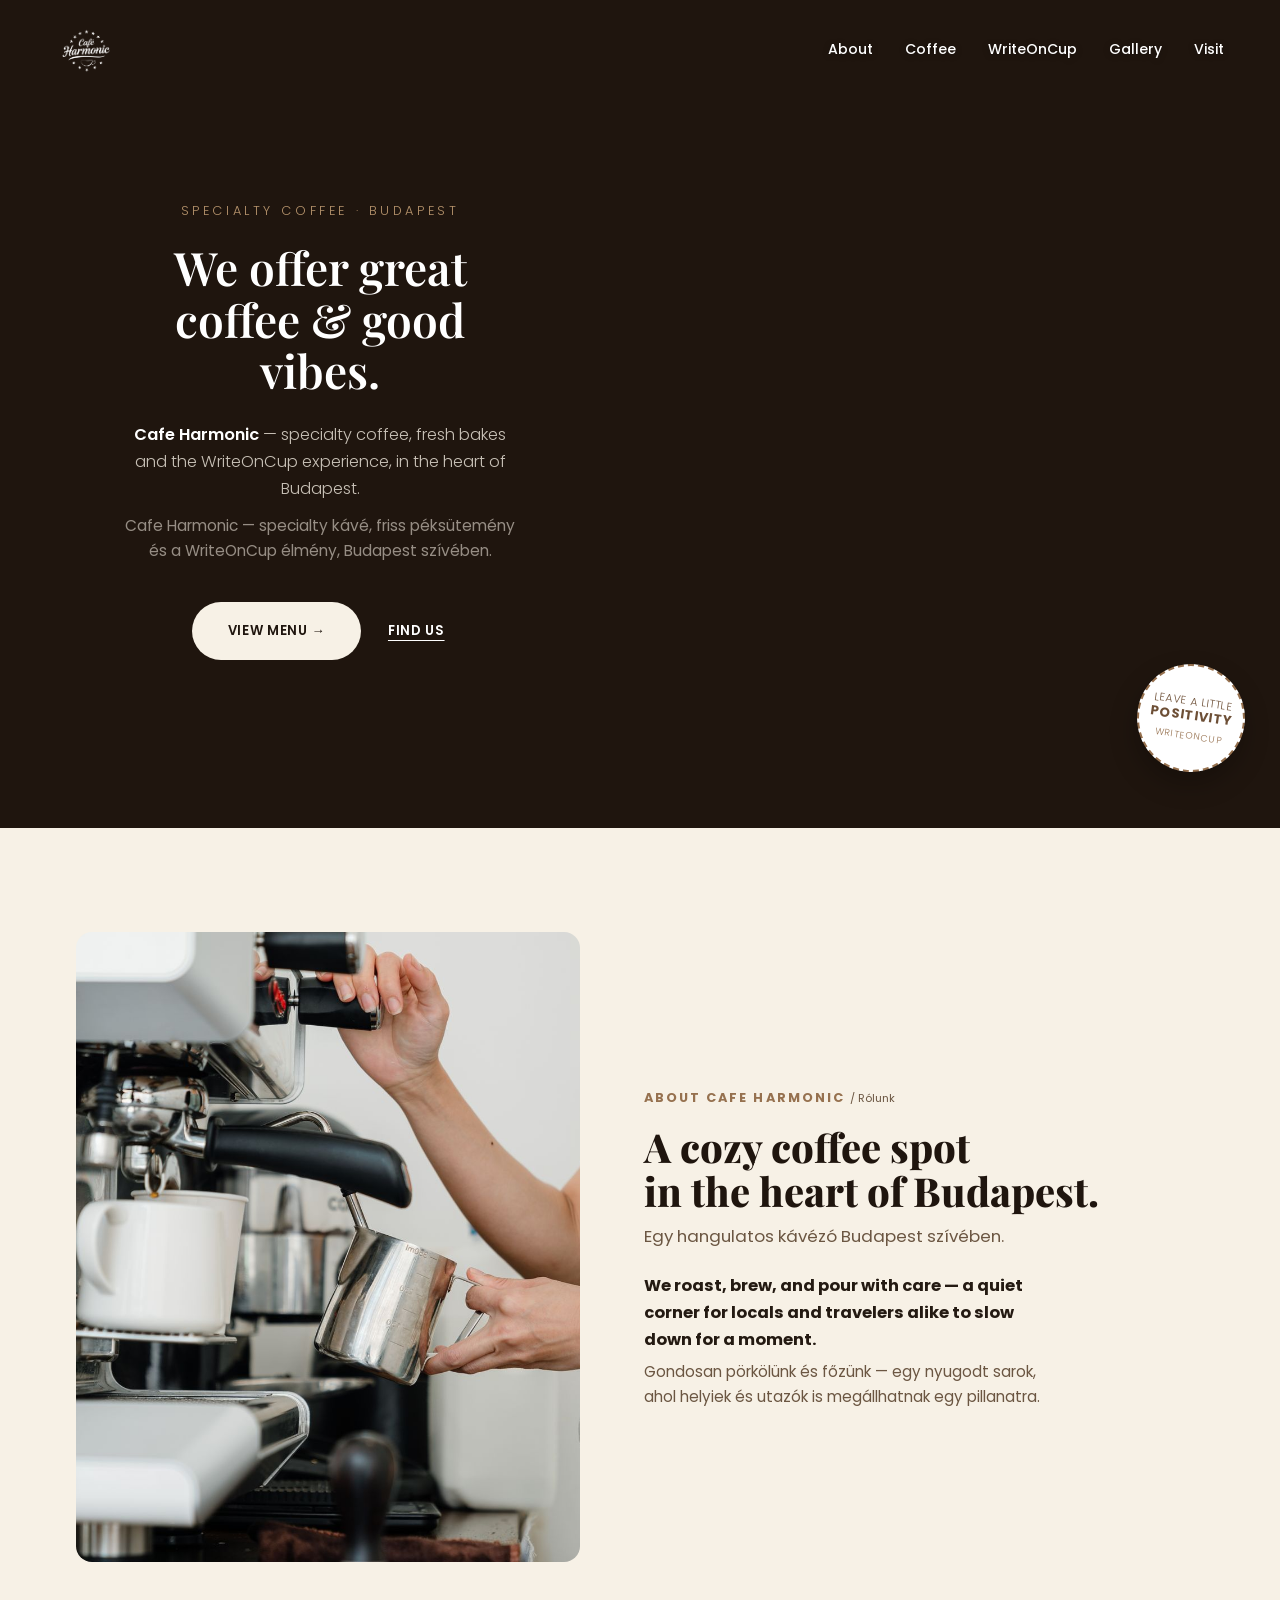
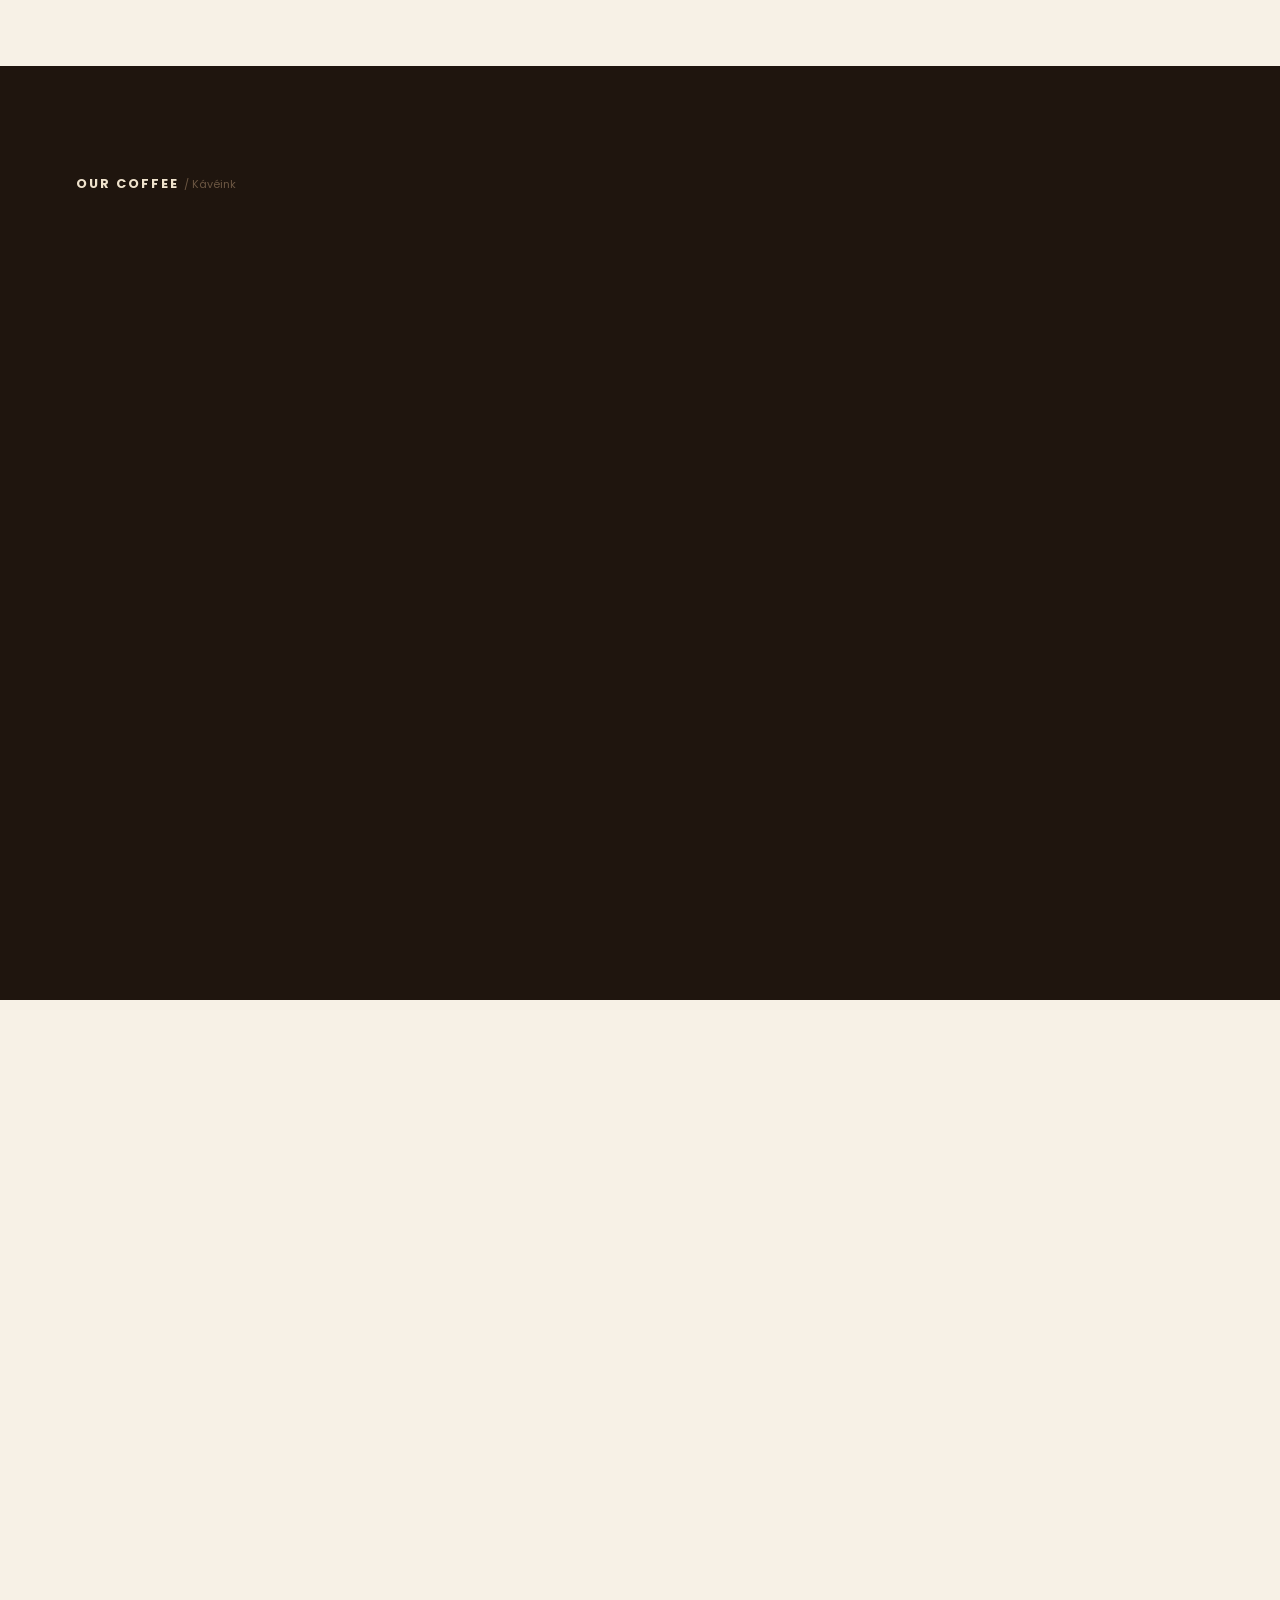
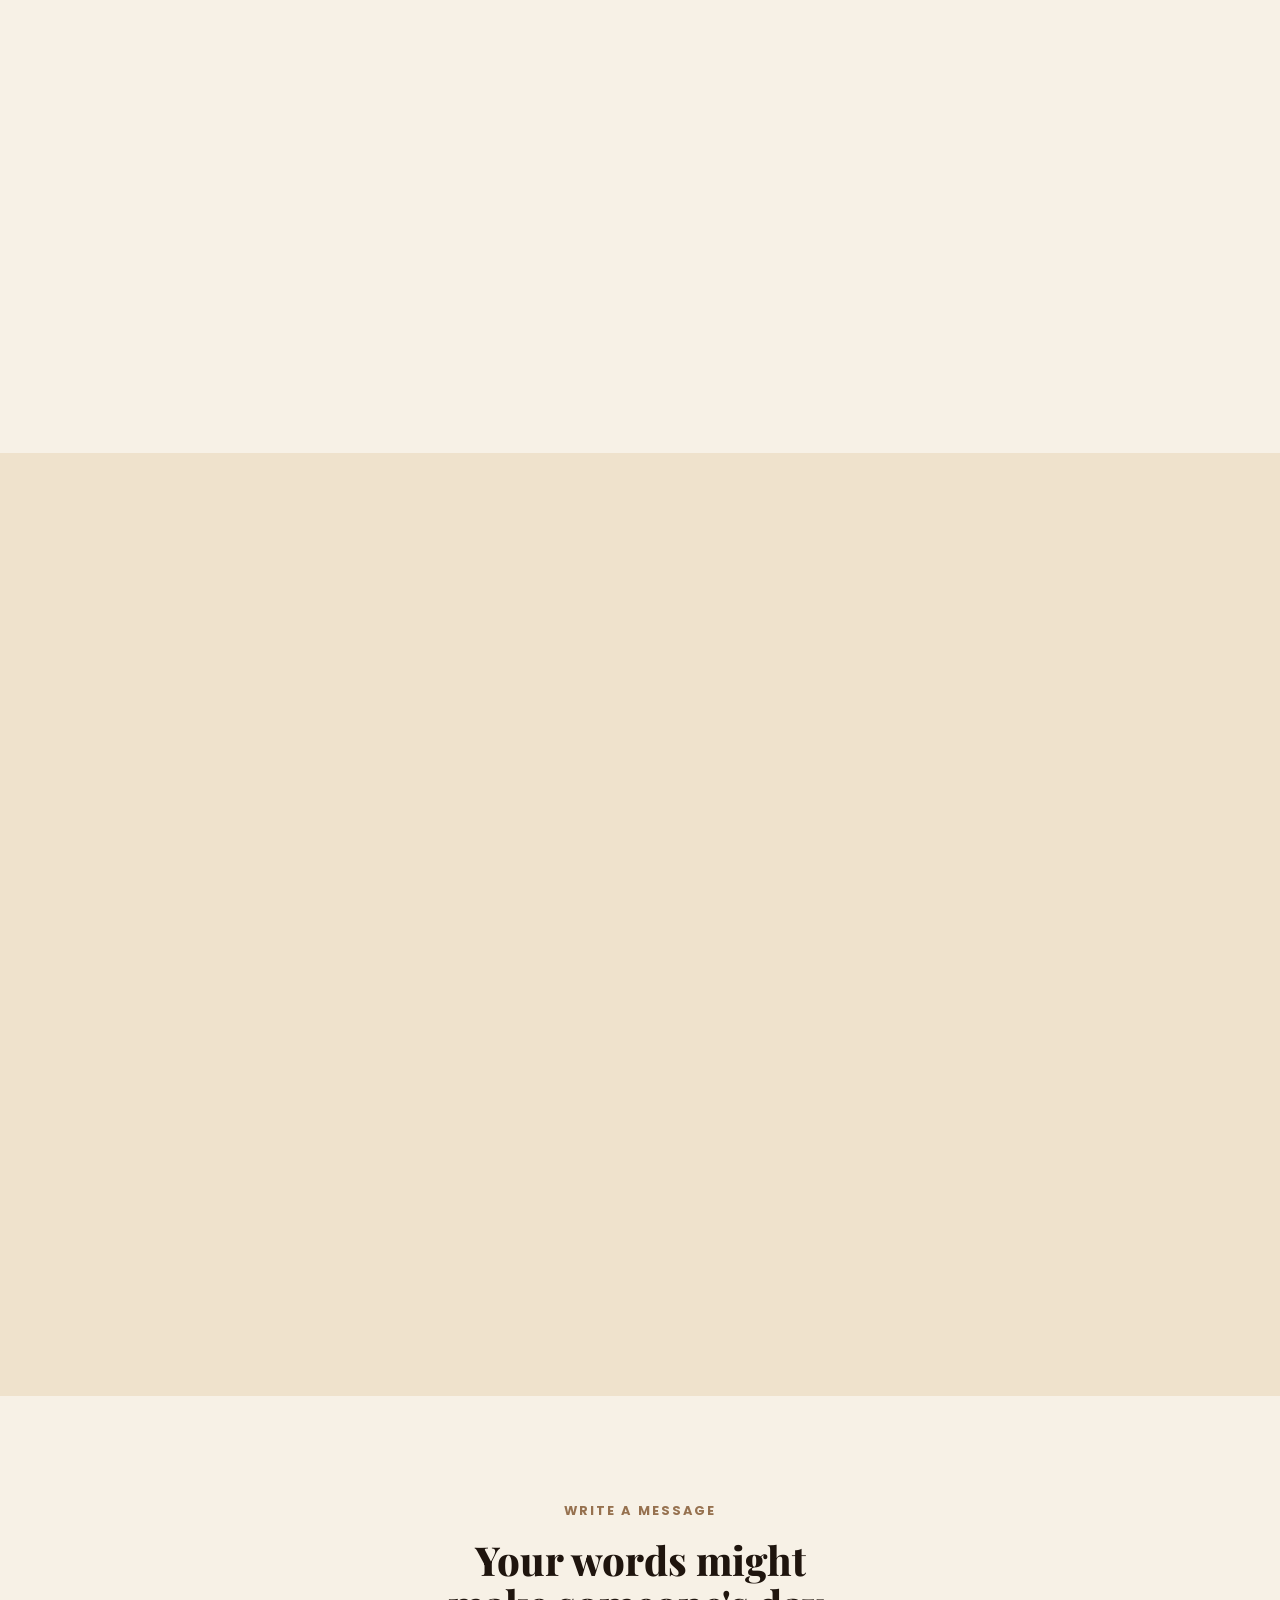
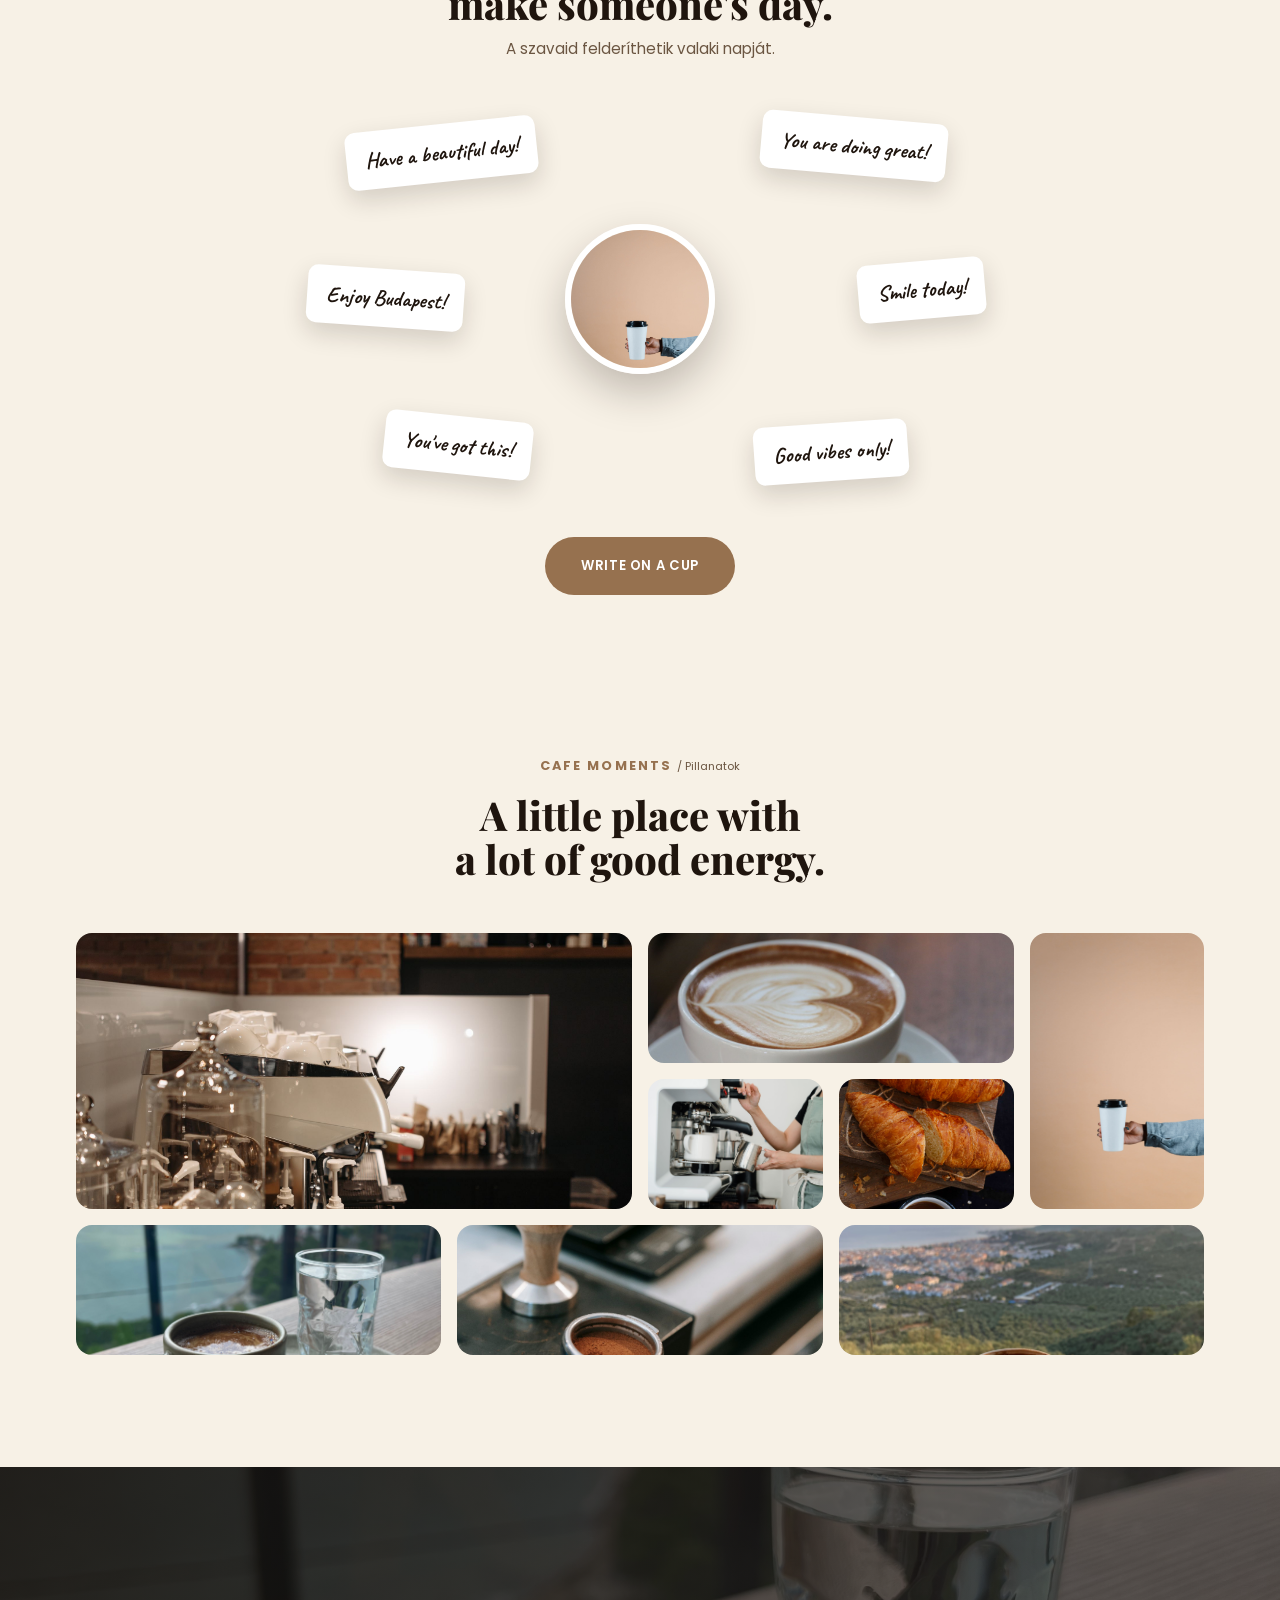
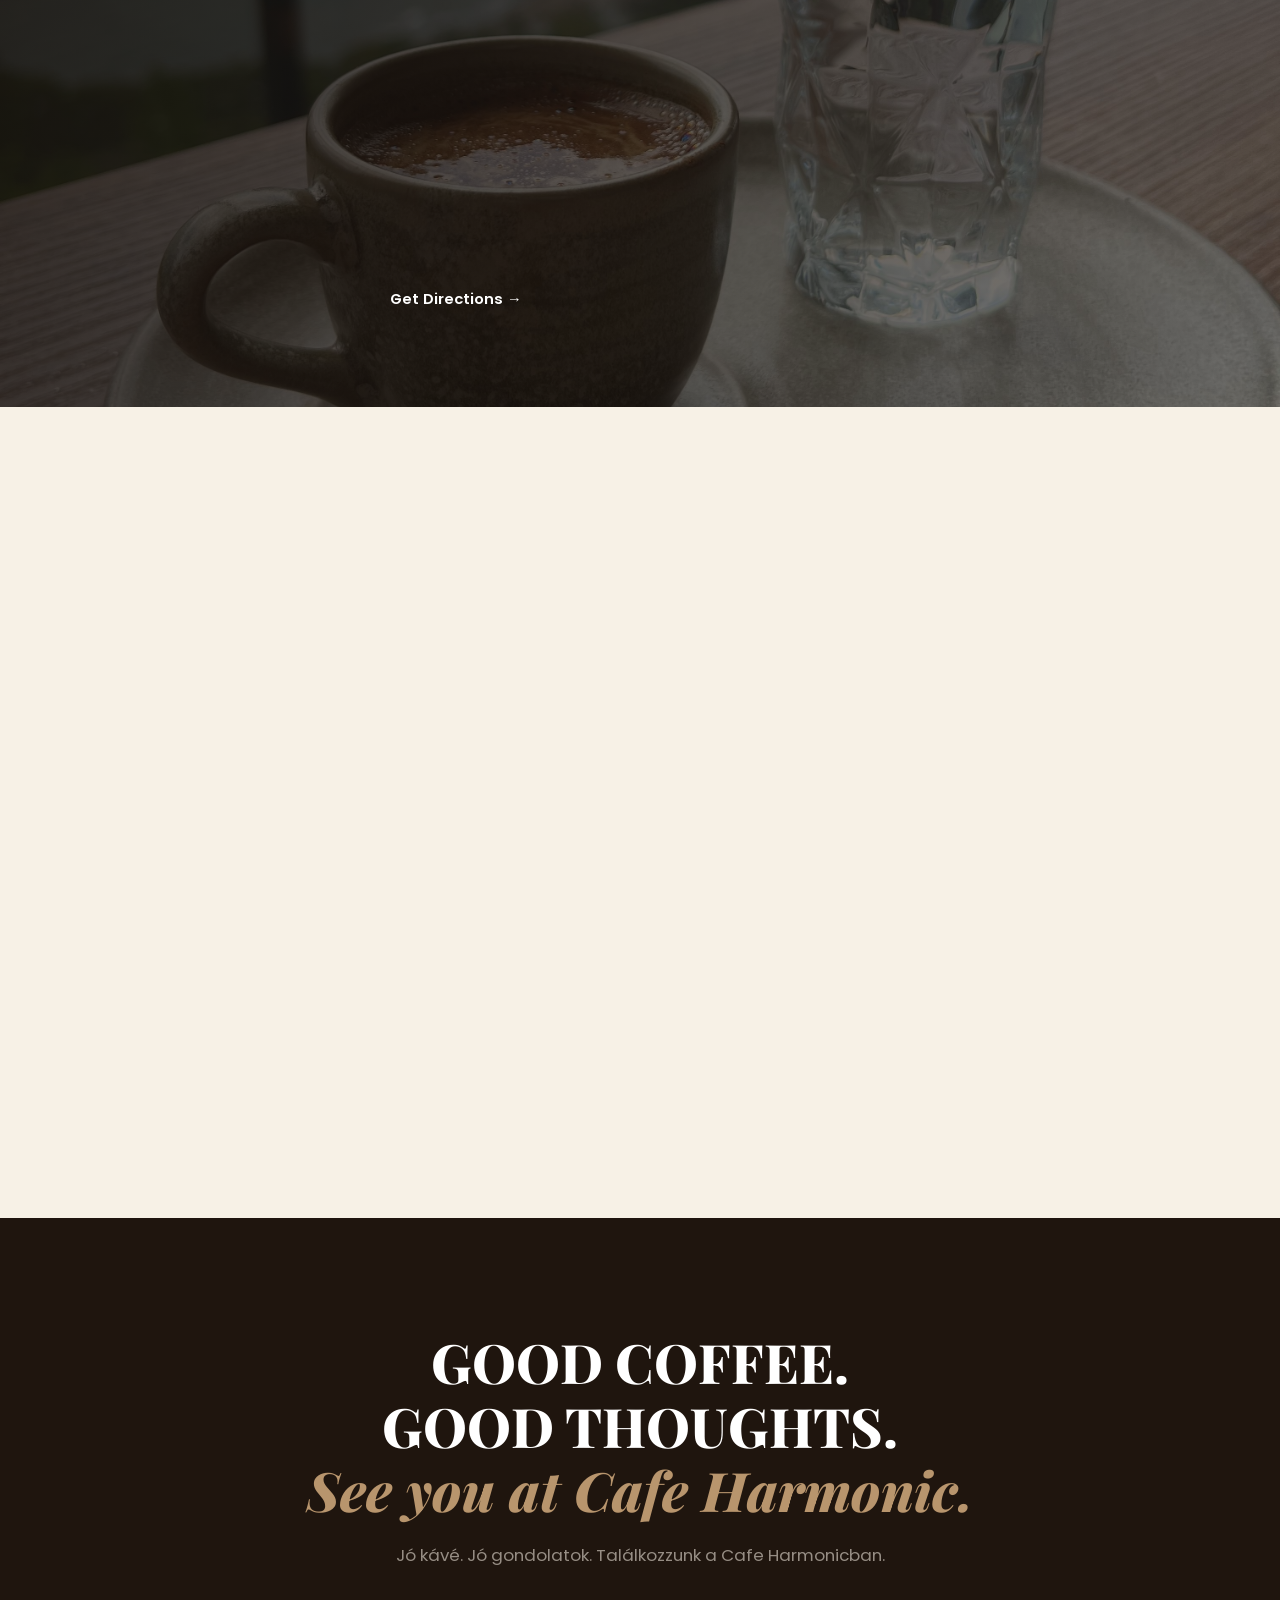
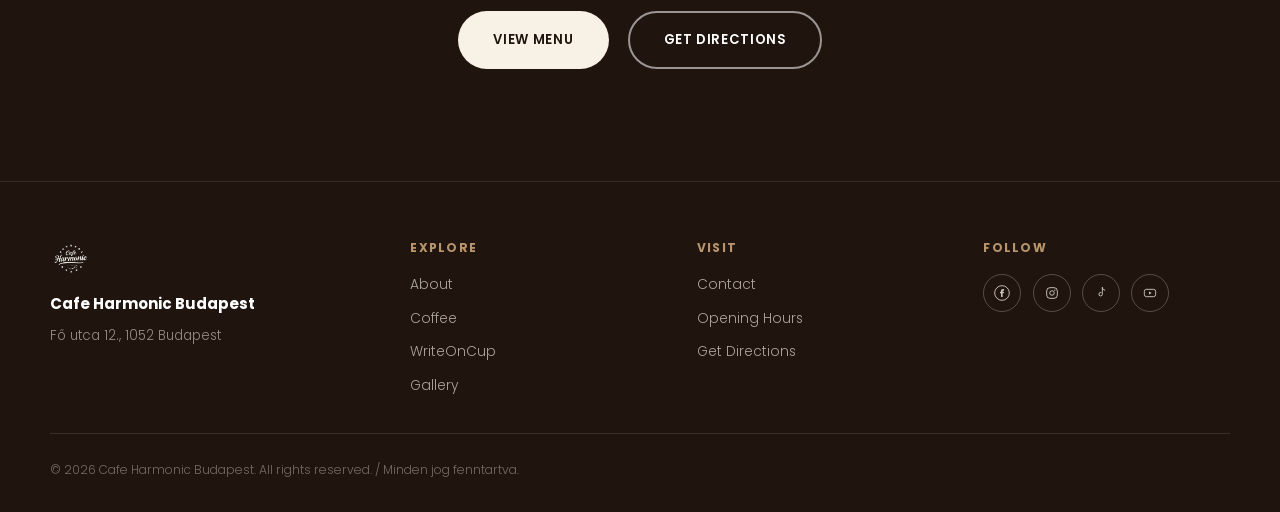
==== commit 6745c429: "v12: WriteOnCup matrica lejjebb a hero kepen, legorgetes gomb eltavolitva" ====
--- a/index.html
+++ b/index.html
@@ -67,10 +67,6 @@
         <span class="cup-badge-sub">WriteOnCup</span>
       </span>
     </a>
-
-    <a href="#about" class="scroll-cue" aria-label="Görgetés lejjebb">
-      <svg width="16" height="10" viewBox="0 0 16 10" fill="none"><path d="M1 1l7 7 7-7" stroke="currentColor" stroke-width="1.6" stroke-linecap="round" stroke-linejoin="round"/></svg>
-    </a>
   </div>
 </section>
 
--- a/style.css
+++ b/style.css
@@ -172,15 +172,13 @@
   padding: .8rem 0;
 }
 .nav-inner{
-  max-width: var(--container);
-  margin: 0 auto;
-  padding: 0 1.6rem;
+  padding: 0 3.5rem;
   display: flex;
   align-items: center;
   gap: 2rem;
 }
-.nav-brand img{ height: 40px; width: auto; transition: height .3s ease; }
-.nav.scrolled .nav-brand img{ height: 34px; }
+.nav-brand img{ height: 58px; width: auto; transition: height .3s ease; }
+.nav.scrolled .nav-brand img{ height: 48px; }
 .nav-brand{ position: relative; display:block; }
 .nav-brand .logo-dark{ position:absolute; top:0; left:0; opacity: 0; }
 .nav.scrolled .nav-brand .logo-light{ opacity: 0; }
@@ -213,7 +211,7 @@
   position: relative;
   min-height: 92vh;
   display: grid;
-  grid-template-columns: .92fr 1.08fr;
+  grid-template-columns: 1fr 1fr;
   background: var(--espresso);
 }
 .hero-panel{
@@ -221,6 +219,8 @@
   display: flex;
   flex-direction: column;
   justify-content: center;
+  align-items: center;
+  text-align: center;
   padding: 8rem 3.5rem 6rem 3.5rem;
   color: var(--white);
 }
@@ -260,7 +260,7 @@
 }
 
 .cup-badge{
-  position: absolute; top: 2.4rem; right: 2.2rem; z-index: 3;
+  position: absolute; bottom: 3.5rem; right: 2.2rem; z-index: 3;
   width: 108px; height: 108px; border-radius: 50%;
   background: var(--white);
   border: 2px dashed var(--coffee);
@@ -273,21 +273,6 @@
 .cup-badge-inner{ display:flex; flex-direction: column; align-items:center; text-align:center; color: var(--coffee-dark); font-size: .68rem; line-height: 1.25; text-transform: uppercase; letter-spacing: .04em; }
 .cup-badge-inner strong{ font-size: .82rem; font-weight: 700; }
 .cup-badge-sub{ margin-top: .3rem; font-size: .58rem; color: var(--coffee); letter-spacing: .08em; }
-
-.scroll-cue{
-  position: absolute;
-  bottom: -22px; left: 2.4rem;
-  z-index: 4;
-  width: 44px; height: 44px;
-  border-radius: 50%;
-  background: var(--cream);
-  border: 1px solid rgba(31,21,14,.1);
-  display:flex; align-items:center; justify-content:center;
-  color: var(--espresso);
-  box-shadow: 0 10px 22px rgba(31,21,14,.25);
-  transition: background .25s ease, transform .25s ease;
-}
-.scroll-cue:hover{ background: var(--white); transform: translateY(2px); }
 
 /* ================= 2. ABOUT ================= */
 .about{
@@ -479,6 +464,8 @@
 .budapest-content h2{ color: var(--white); font-size: clamp(1.9rem, 4vw, 2.8rem); margin-bottom: .6rem; }
 .budapest-content > p.hu{ color: rgba(247,241,230,.65); margin-bottom: 1.4rem; }
 .budapest-content .bi{ max-width: 50ch; }
+.budapest-content .bi strong{ color: var(--white); }
+.budapest-content .bi .hu{ color: rgba(247,241,230,.65); }
 
 /* ================= 9. VISIT US ================= */
 .contact{ max-width: var(--container); margin: 0 auto; padding: 6.5rem 1.6rem; }
@@ -557,6 +544,7 @@
 @media (max-width: 980px){
   .hero{ grid-template-columns: 1fr; min-height: 0; }
   .hero-panel{ padding: 7rem 1.8rem 3.5rem; }
+  .nav-inner{ padding: 0 1.8rem; }
   .hero-media{ height: 62vh; }
   .about, .coffee-inner, .writeoncup-inner{ grid-template-columns: 1fr; gap: 2.8rem; }
   .woc-text{ order: -1; }
@@ -599,7 +587,7 @@
   .nav-links.open a{ color: var(--ink); text-shadow: none; }
   .nav .btn-small{ display:none; }
   .burger{ display:flex; }
-  .cup-badge{ width: 84px; height: 84px; top: 1.4rem; right: 1.2rem; }
+  .cup-badge{ width: 84px; height: 84px; bottom: 1.6rem; right: 1.2rem; }
   .cup-badge-inner{ font-size: .58rem; }
   .cup-badge-inner strong{ font-size: .68rem; }
   .gallery-grid{ grid-template-columns: repeat(2, 1fr); grid-auto-rows: 160px; }
@@ -615,7 +603,7 @@
 }
 
 @media (max-width: 480px){
-  .hero-actions{ flex-direction: column; align-items: flex-start; width: 100%; }
+  .hero-actions{ flex-direction: column; align-items: center; width: 100%; }
   .hero-actions .btn-primary{ width:100%; text-align:center; }
   .woc-sticker{ width: 78px; height: 78px; font-size: .72rem; left: -.8rem; }
   .message-board{ height: 560px; }
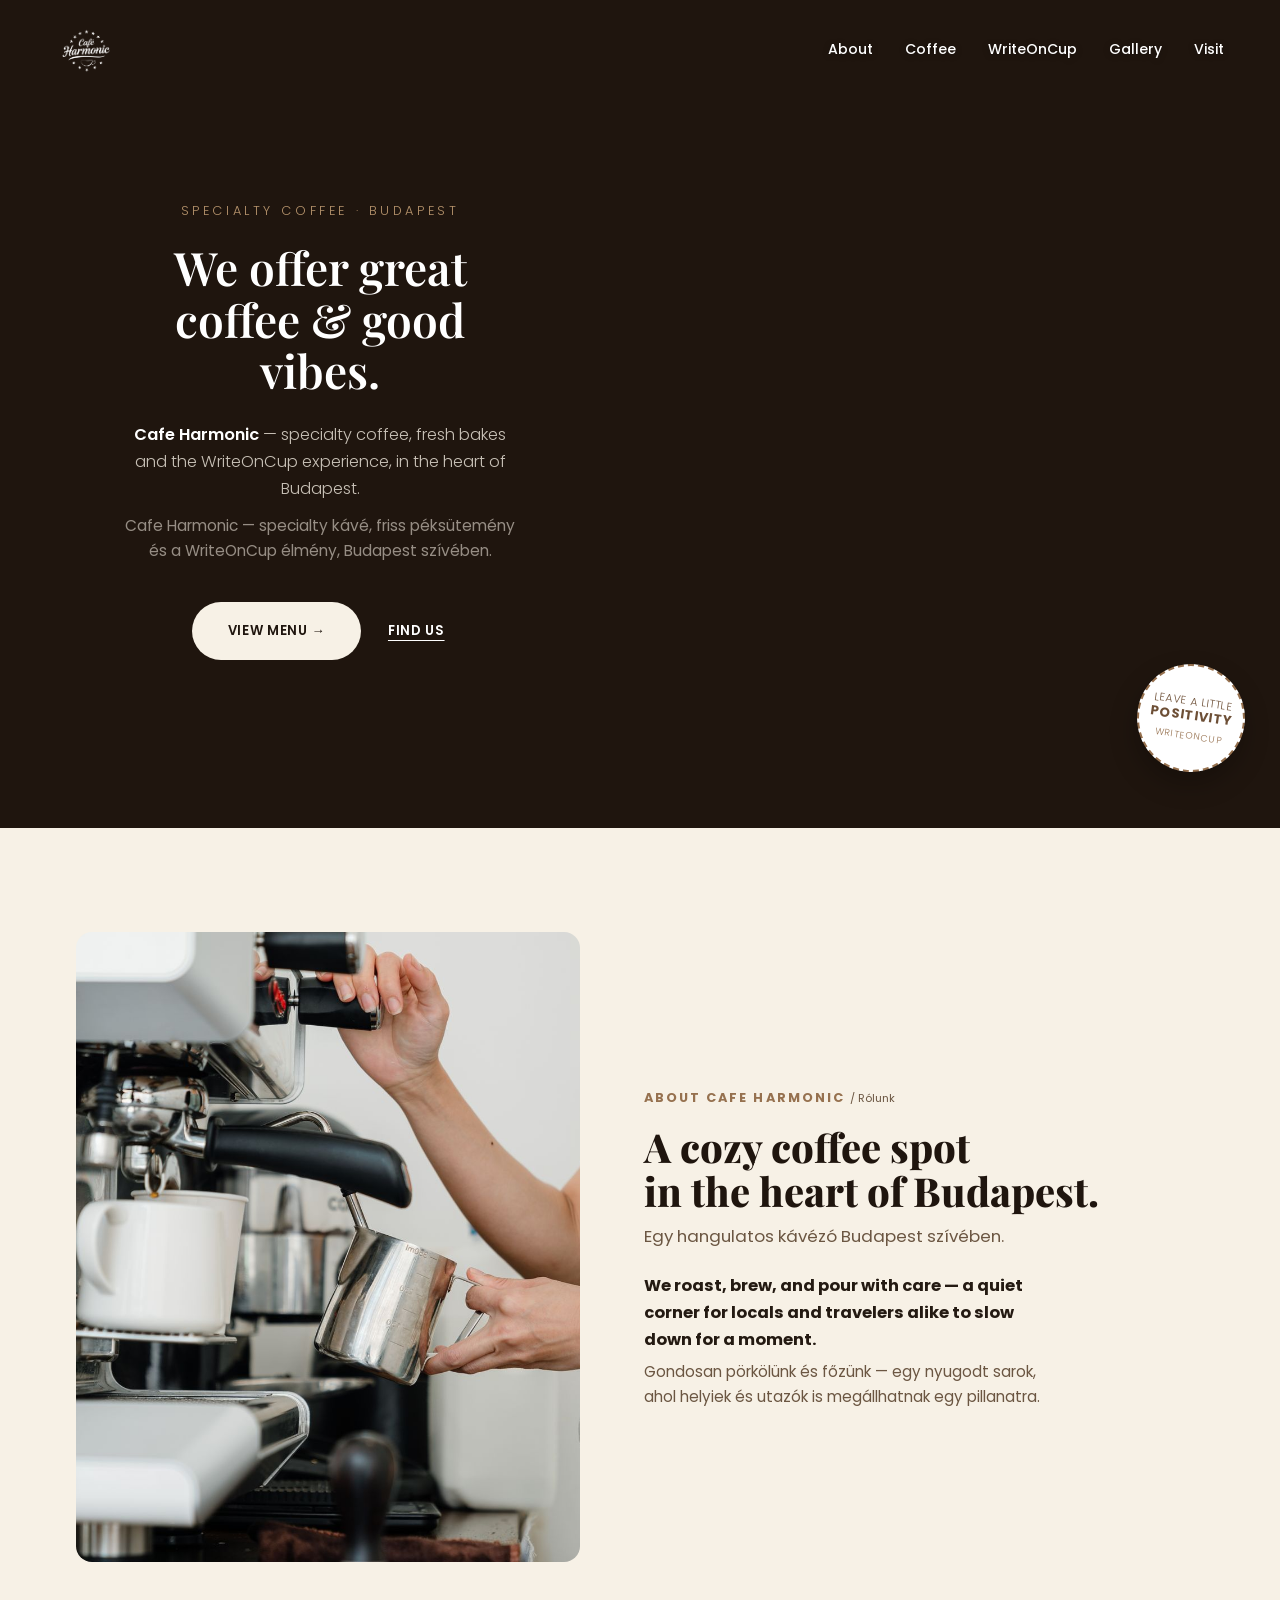
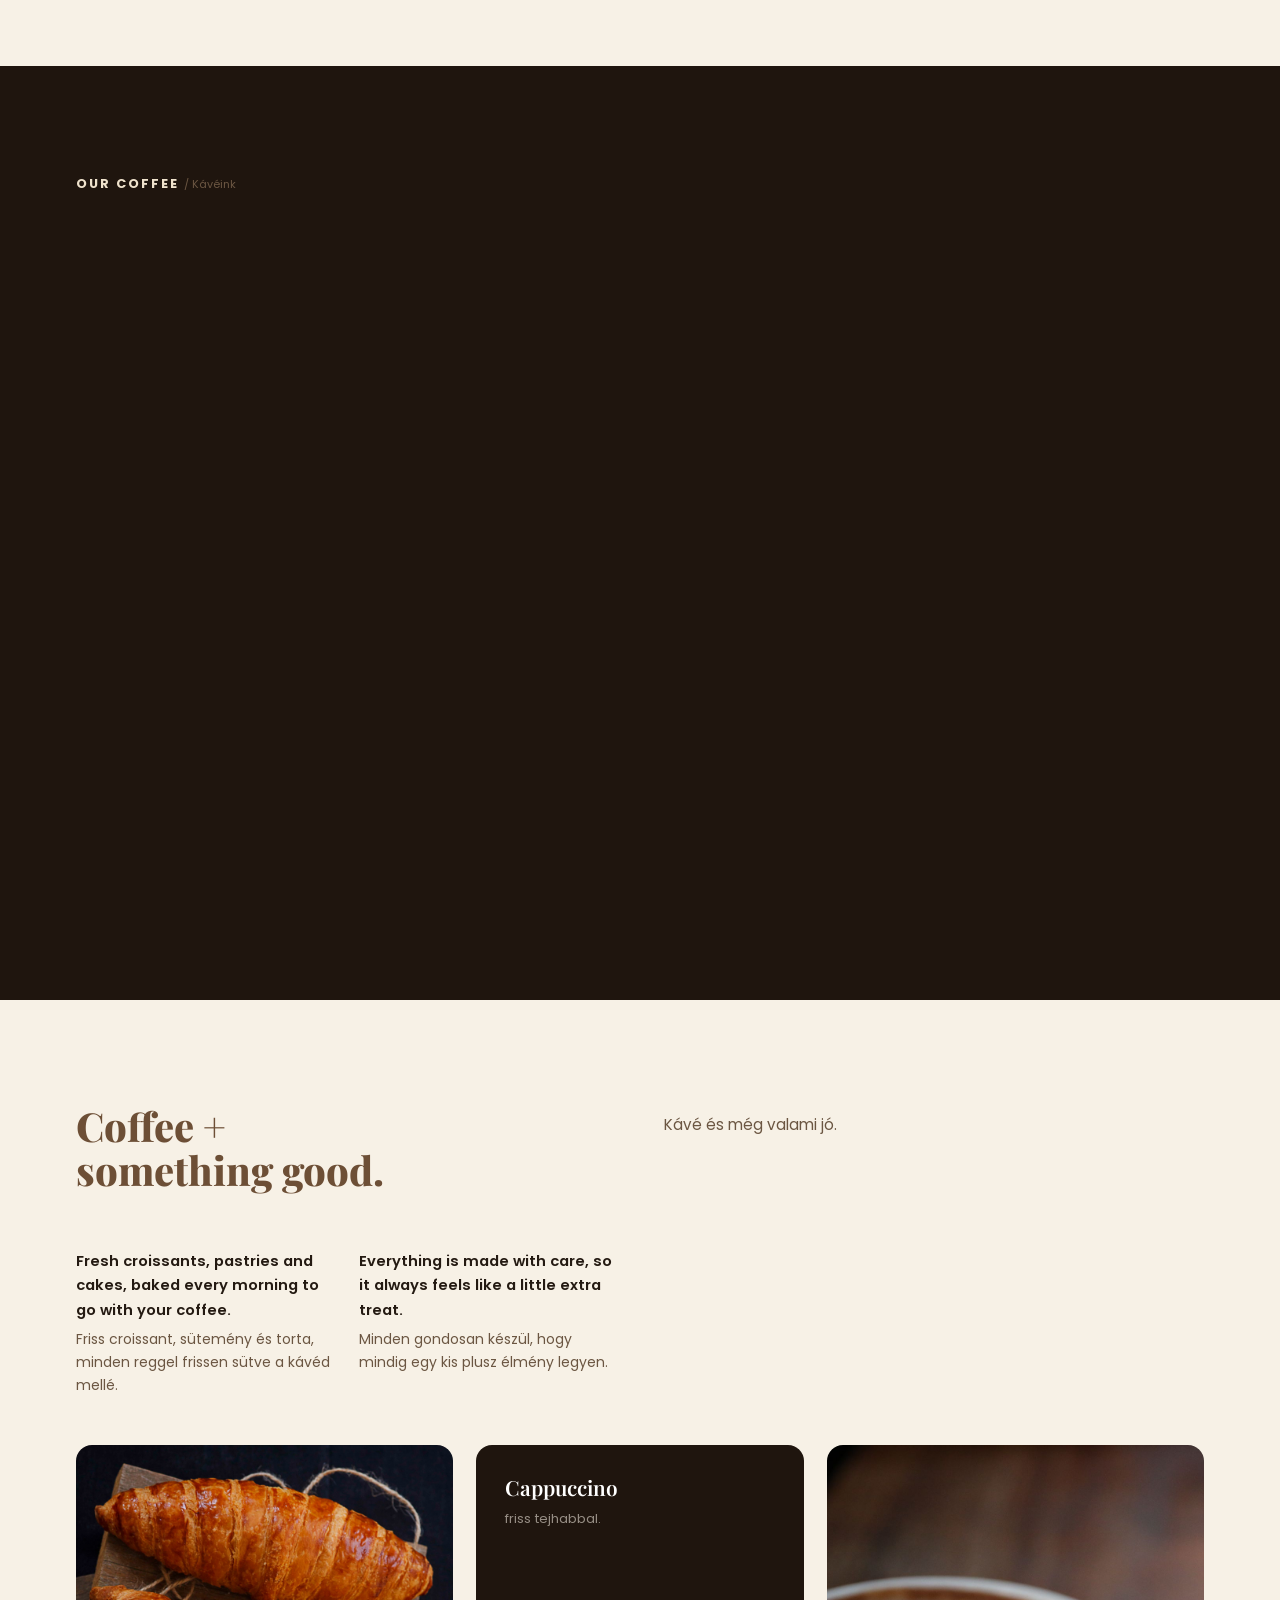
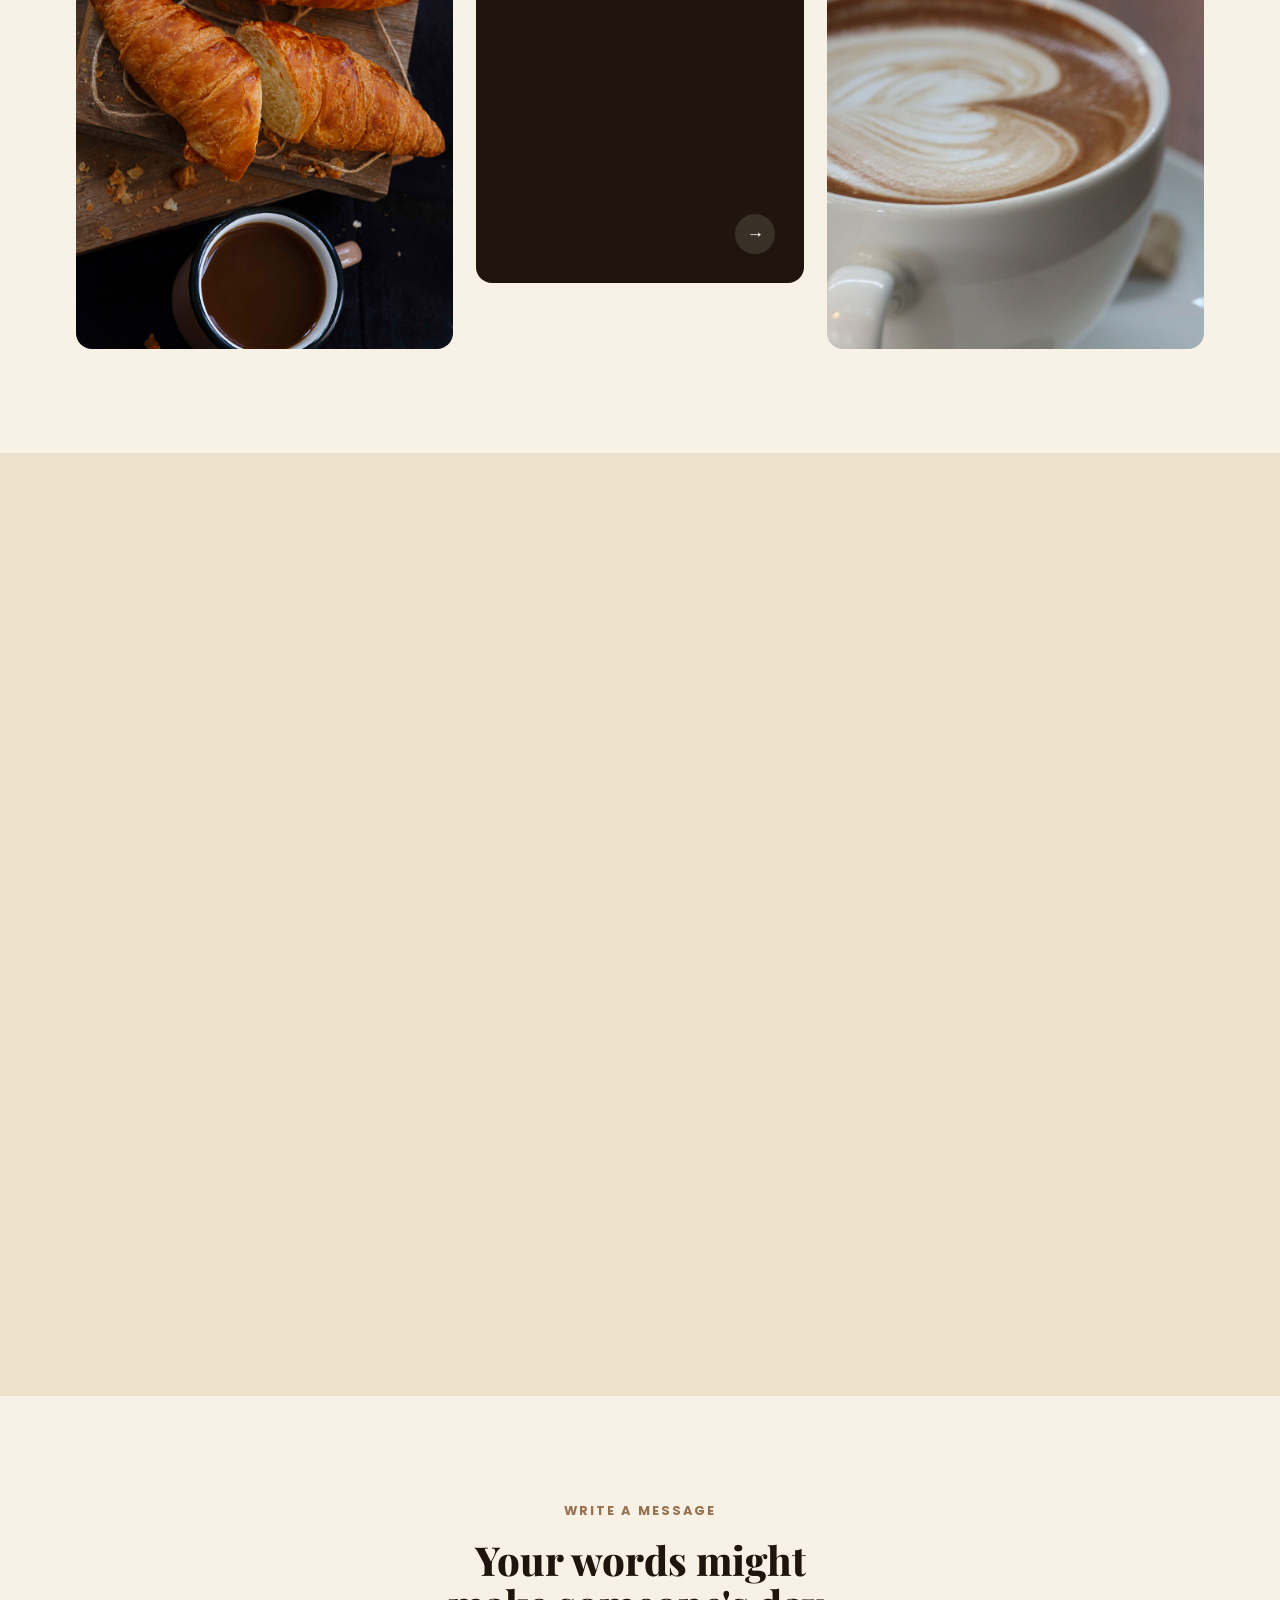
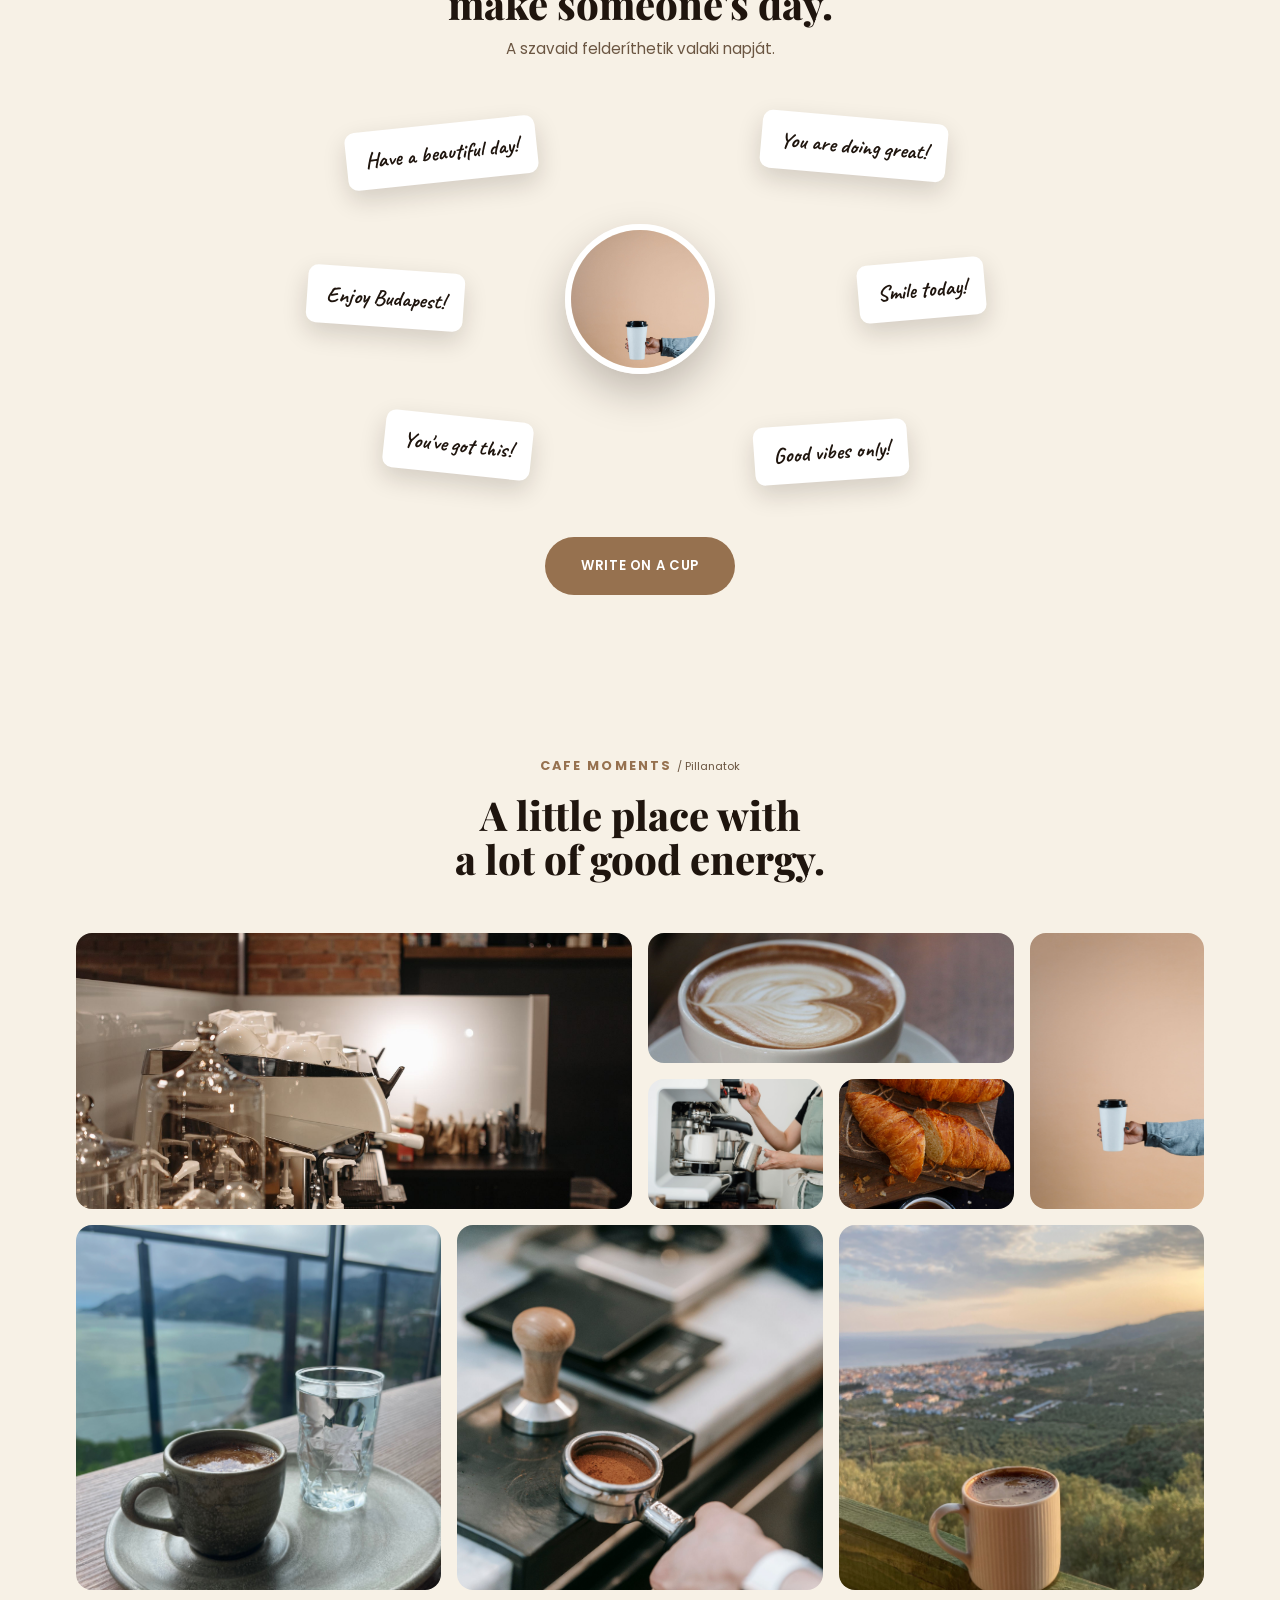
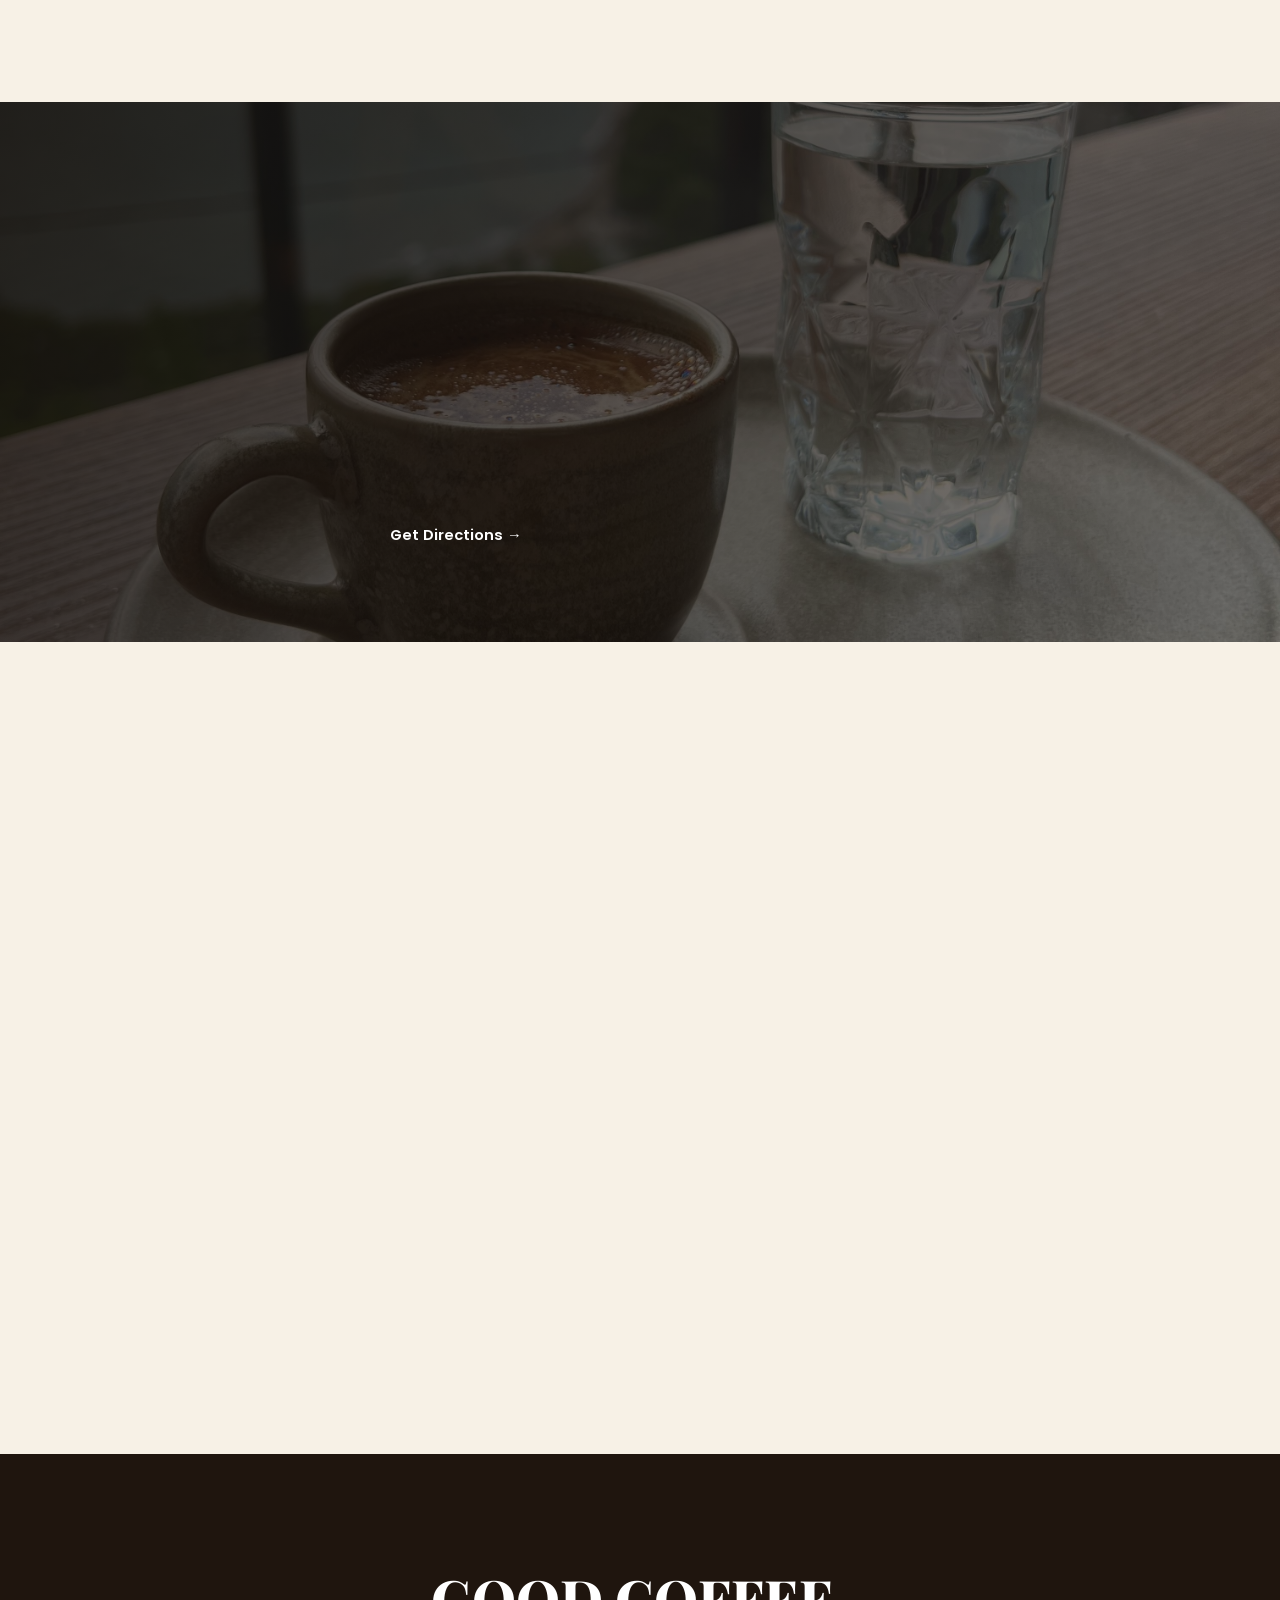
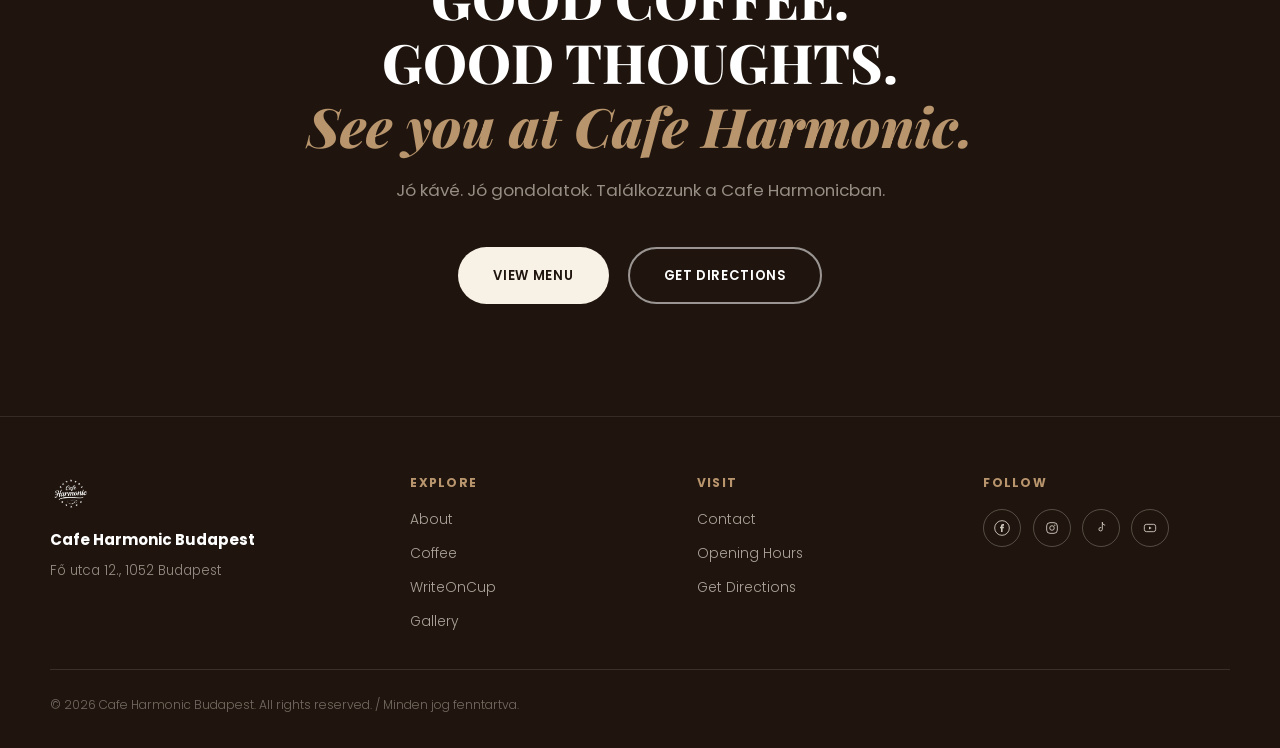
==== commit 261801f9: "v14: mobil menu javitasok - hamburger jobbra, menu tetejere igazitva, sotetbarna X bezaro gomb" ====
--- a/index.html
+++ b/index.html
@@ -25,6 +25,9 @@
       <img class="logo-dark" src="logo/cafe-harmony-10.png" alt="Cafe Harmonic Budapest">
     </a>
     <nav class="nav-links" id="navLinks">
+      <button class="nav-close" id="navClose" aria-label="Menü bezárása">
+        <svg width="20" height="20" viewBox="0 0 20 20" fill="none"><path d="M2 2l16 16M18 2L2 18" stroke="currentColor" stroke-width="1.8" stroke-linecap="round"/></svg>
+      </button>
       <a href="#about">About</a>
       <a href="#menu">Coffee</a>
       <a href="#writeoncup">WriteOnCup</a>
--- a/style.css
+++ b/style.css
@@ -202,7 +202,8 @@
 }
 .nav-links a:hover::after{ transform: scaleX(1); }
 
-.burger{ display:none; flex-direction: column; gap: 5px; background:none; border:none; cursor:pointer; padding: .4rem; }
+.burger{ display:none; flex-direction: column; gap: 5px; background:none; border:none; cursor:pointer; padding: .4rem; margin-left: auto; }
+.nav-close{ display:none; }
 .burger span{ width: 24px; height: 2px; border-radius: 2px; background: var(--white); box-shadow: 0 1px 4px rgba(0,0,0,.35); transition: background .3s ease; }
 .nav.scrolled .burger span{ background: var(--ink); box-shadow: none; }
 
@@ -441,7 +442,7 @@
 .gallery-grid{
   display: grid;
   grid-template-columns: repeat(6, 1fr);
-  grid-auto-rows: 130px;
+  grid-template-rows: 130px 130px auto;
   gap: 1rem;
 }
 .g-item{ position: relative; overflow: hidden; border-radius: var(--radius); }
@@ -452,9 +453,9 @@
 .g-tall{ grid-column: 6 / 7; grid-row: 1 / 3; }
 .g-b{ grid-column: 4 / 5; grid-row: 2 / 3; }
 .g-c{ grid-column: 5 / 6; grid-row: 2 / 3; }
-.g-wide{ grid-column: 1 / 3; grid-row: 3 / 4; }
-.g-d{ grid-column: 3 / 5; grid-row: 3 / 4; }
-.g-e{ grid-column: 5 / 7; grid-row: 3 / 4; }
+.g-wide{ grid-column: 1 / 3; grid-row: 3 / 4; aspect-ratio: 1/1; }
+.g-d{ grid-column: 3 / 5; grid-row: 3 / 4; aspect-ratio: 1/1; }
+.g-e{ grid-column: 5 / 7; grid-row: 3 / 4; aspect-ratio: 1/1; }
 
 /* ================= 8. BUDAPEST ================= */
 .budapest{ position: relative; min-height: 60vh; display:flex; align-items:center; overflow:hidden; }
@@ -577,14 +578,21 @@
   .nav-links{
     position: fixed; top: 0; right: 0; height: 100vh; width: min(80vw, 320px);
     background: var(--cream);
-    flex-direction: column; justify-content: center; align-items: flex-start;
-    gap: 1.9rem; padding: 2rem 2.4rem;
+    flex-direction: column; justify-content: flex-start; align-items: flex-start;
+    gap: 1.9rem; padding: 5.5rem 2.4rem 2rem;
     transform: translateX(100%);
     transition: transform .4s ease;
     box-shadow: -20px 0 40px rgba(0,0,0,.15);
   }
   .nav-links.open{ transform: translateX(0); }
   .nav-links.open a{ color: var(--ink); text-shadow: none; }
+  .nav-close{
+    display:flex; align-items:center; justify-content:center;
+    position: absolute; top: 1.6rem; right: 1.8rem;
+    width: 36px; height: 36px;
+    background: none; border: none; cursor: pointer;
+    color: var(--coffee-dark);
+  }
   .nav .btn-small{ display:none; }
   .burger{ display:flex; }
   .cup-badge{ width: 84px; height: 84px; bottom: 1.6rem; right: 1.2rem; }
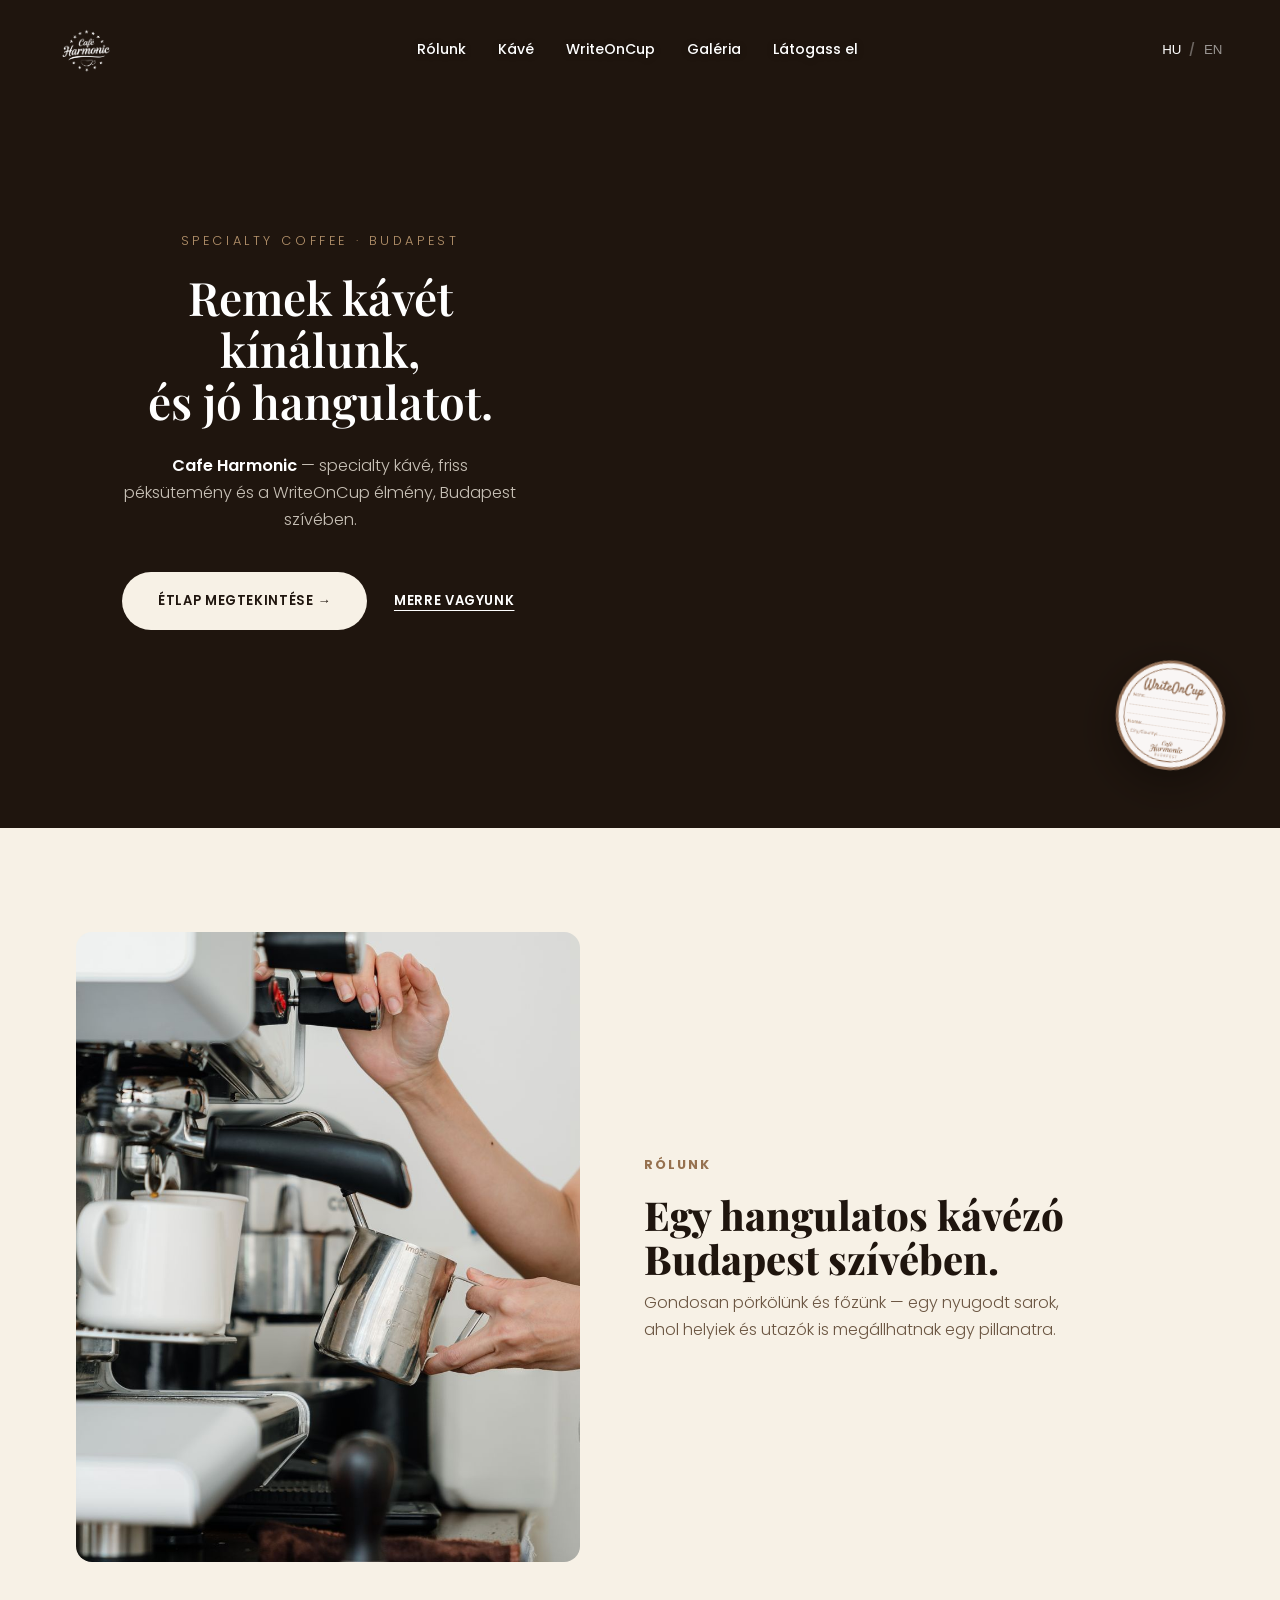
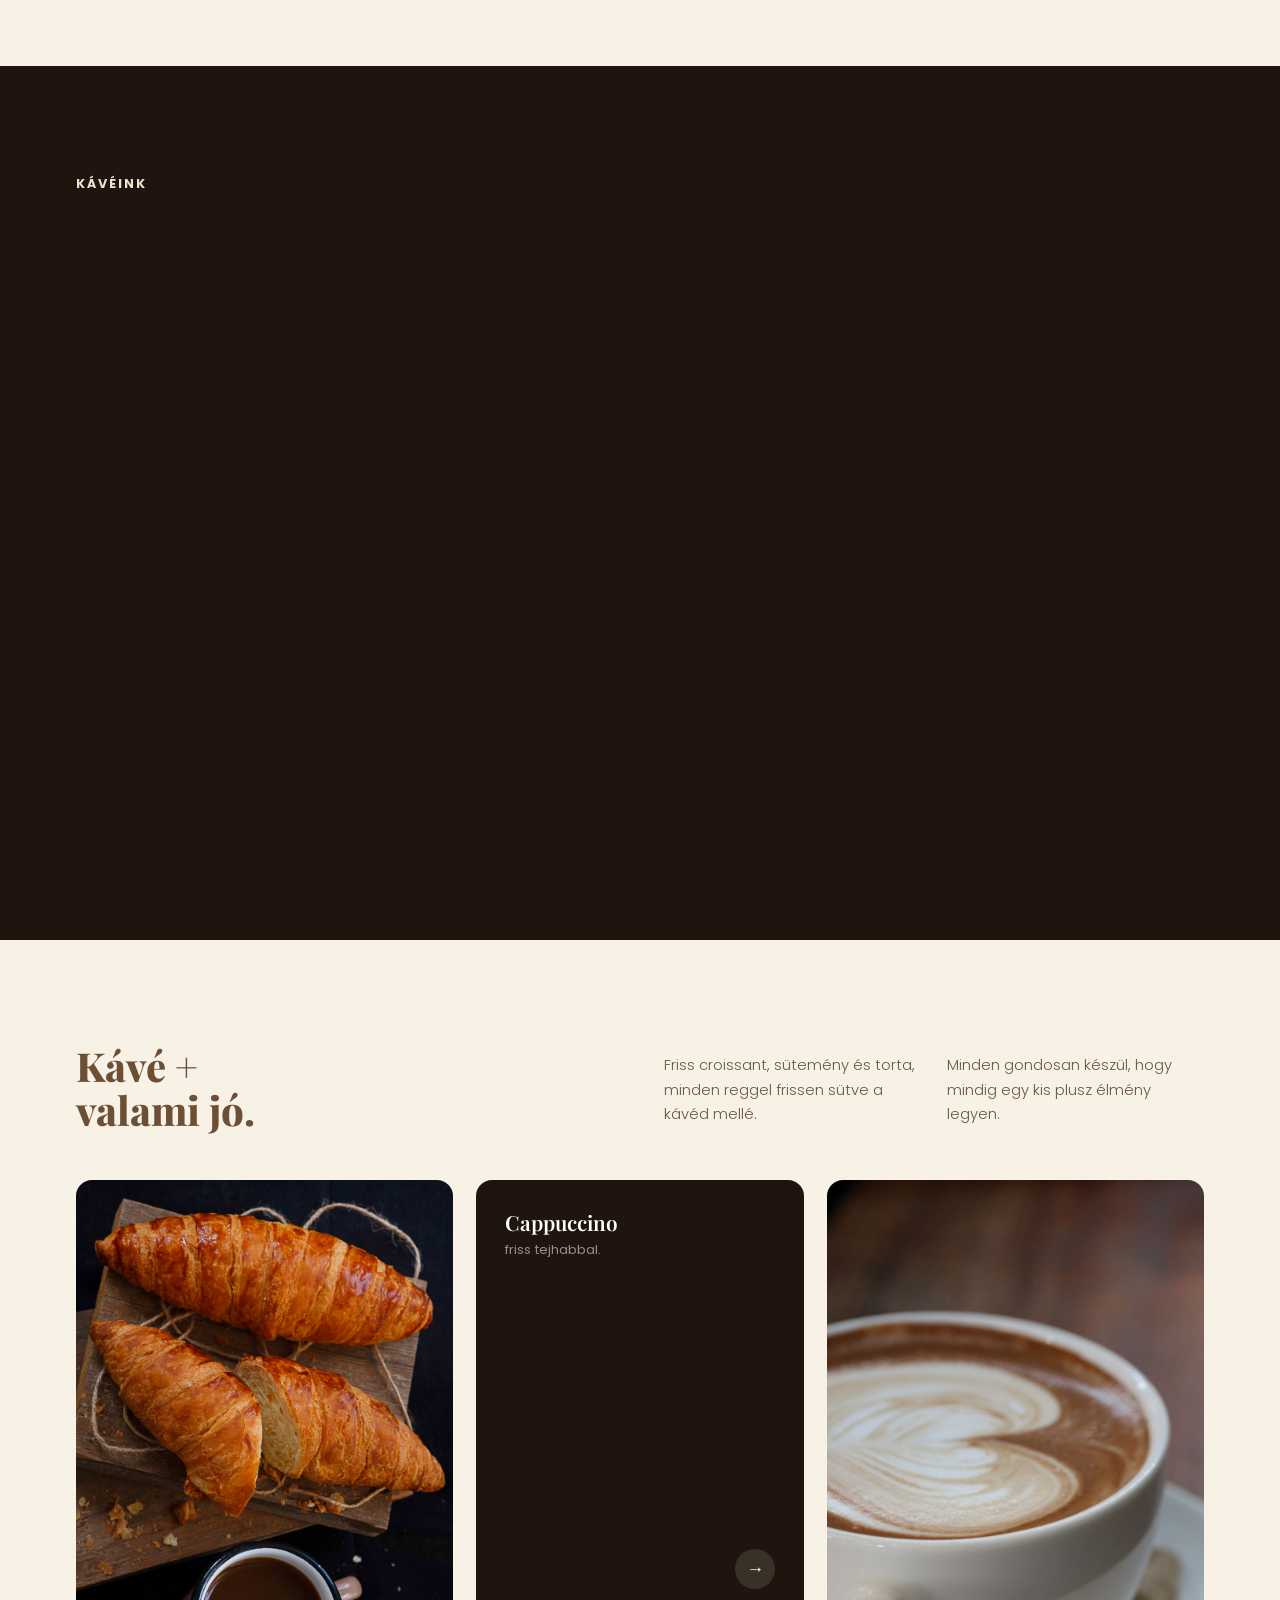
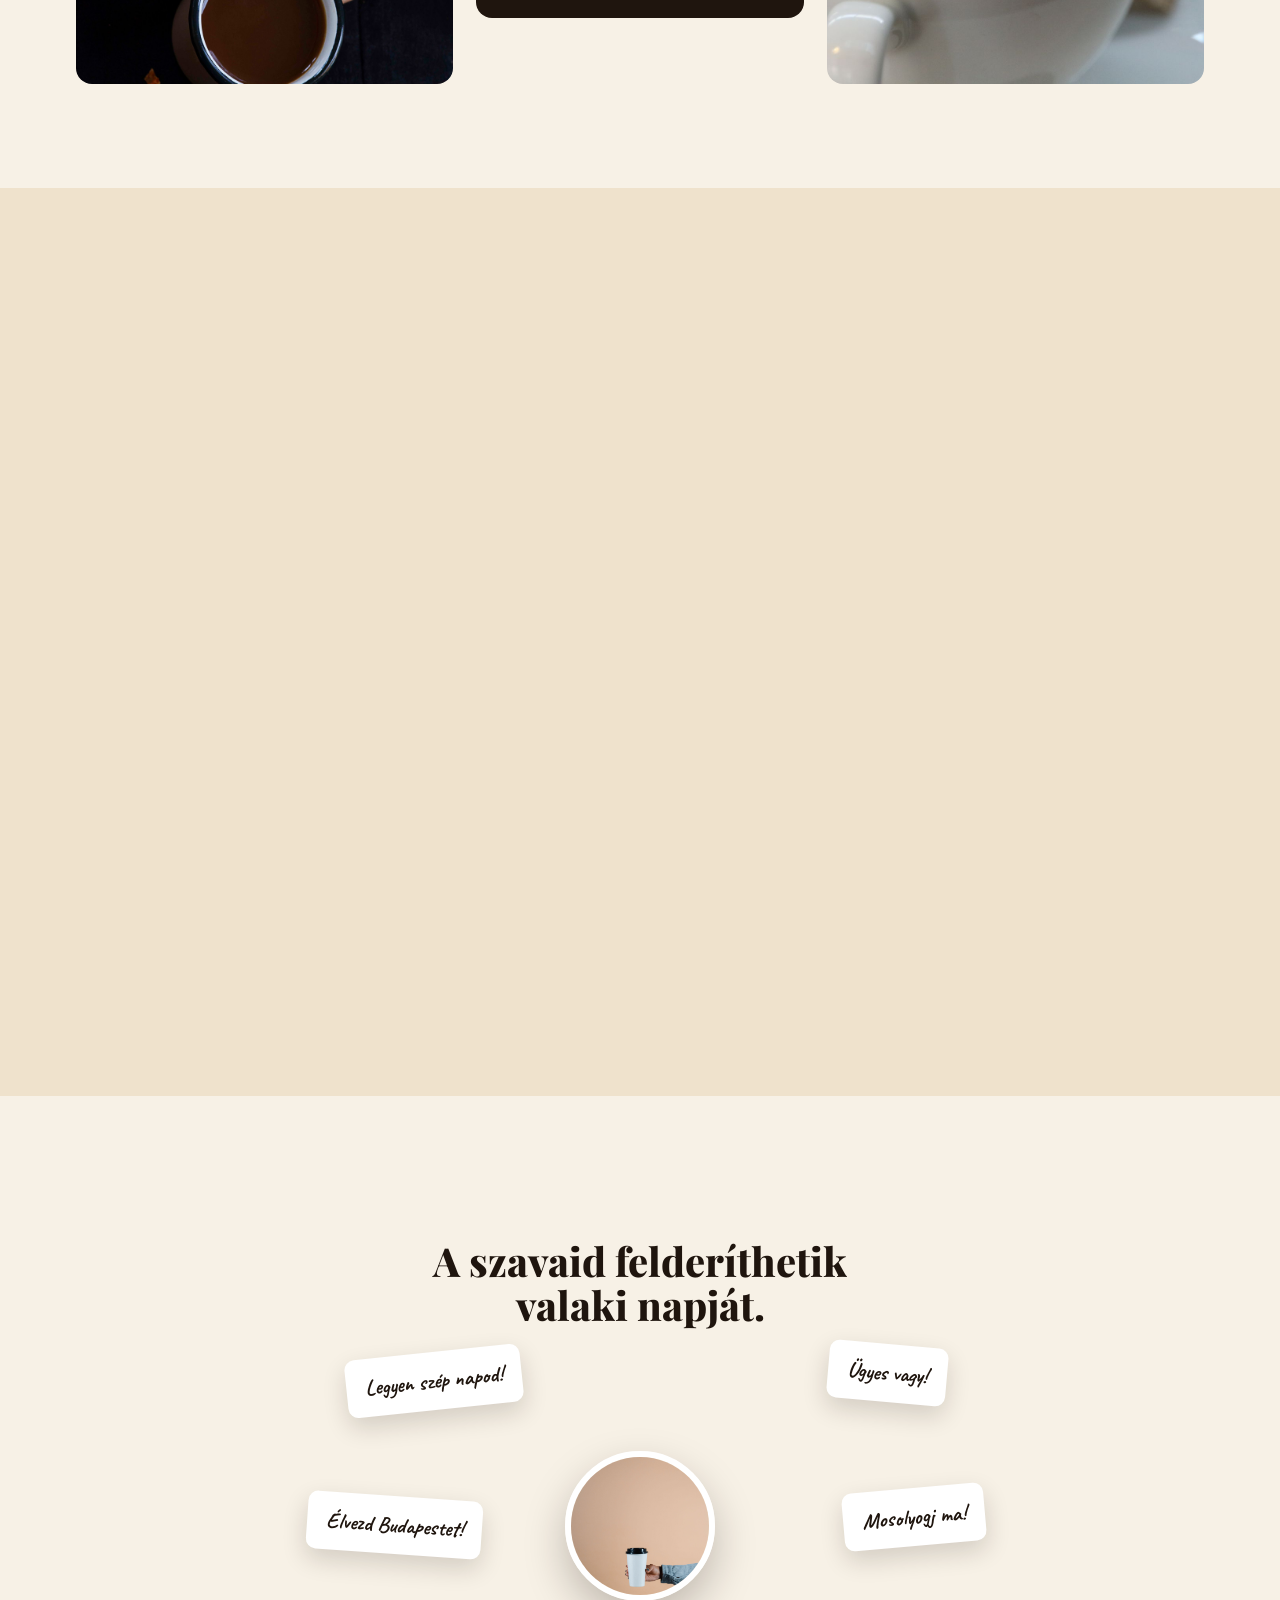
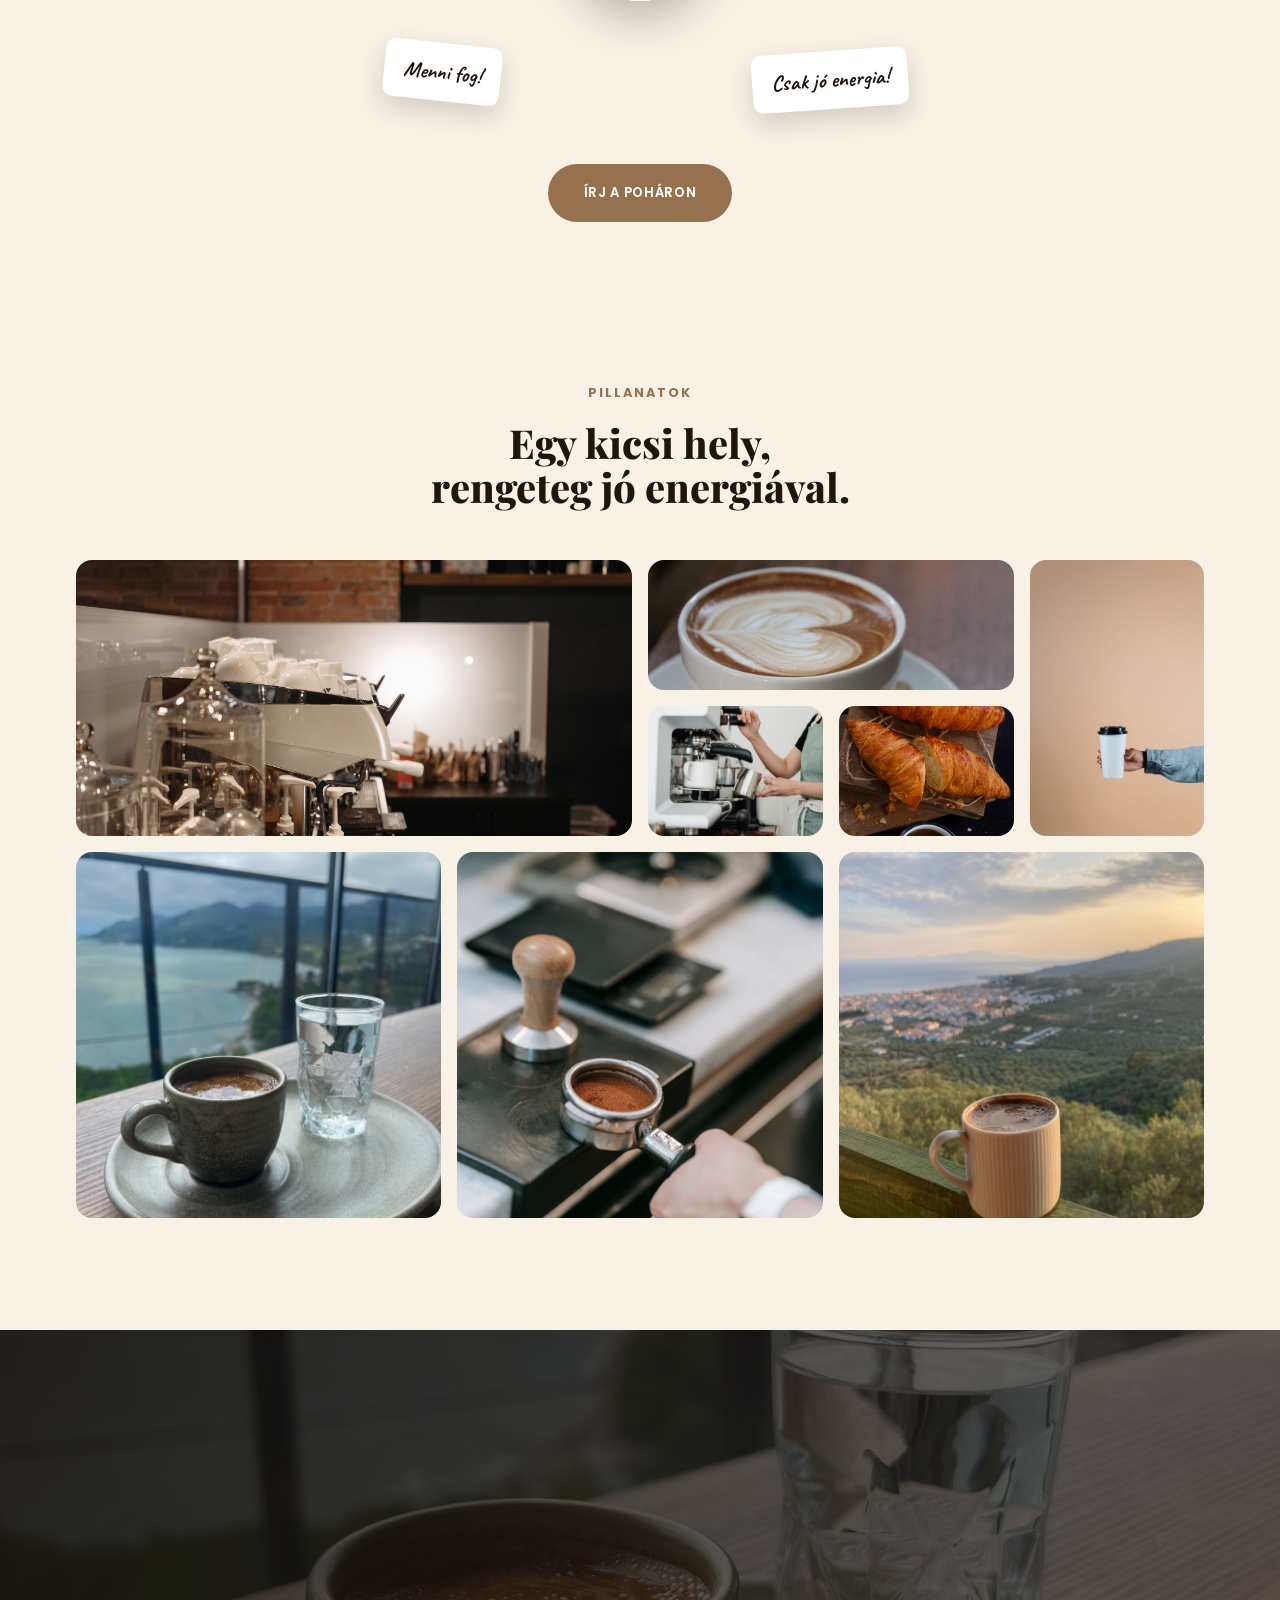
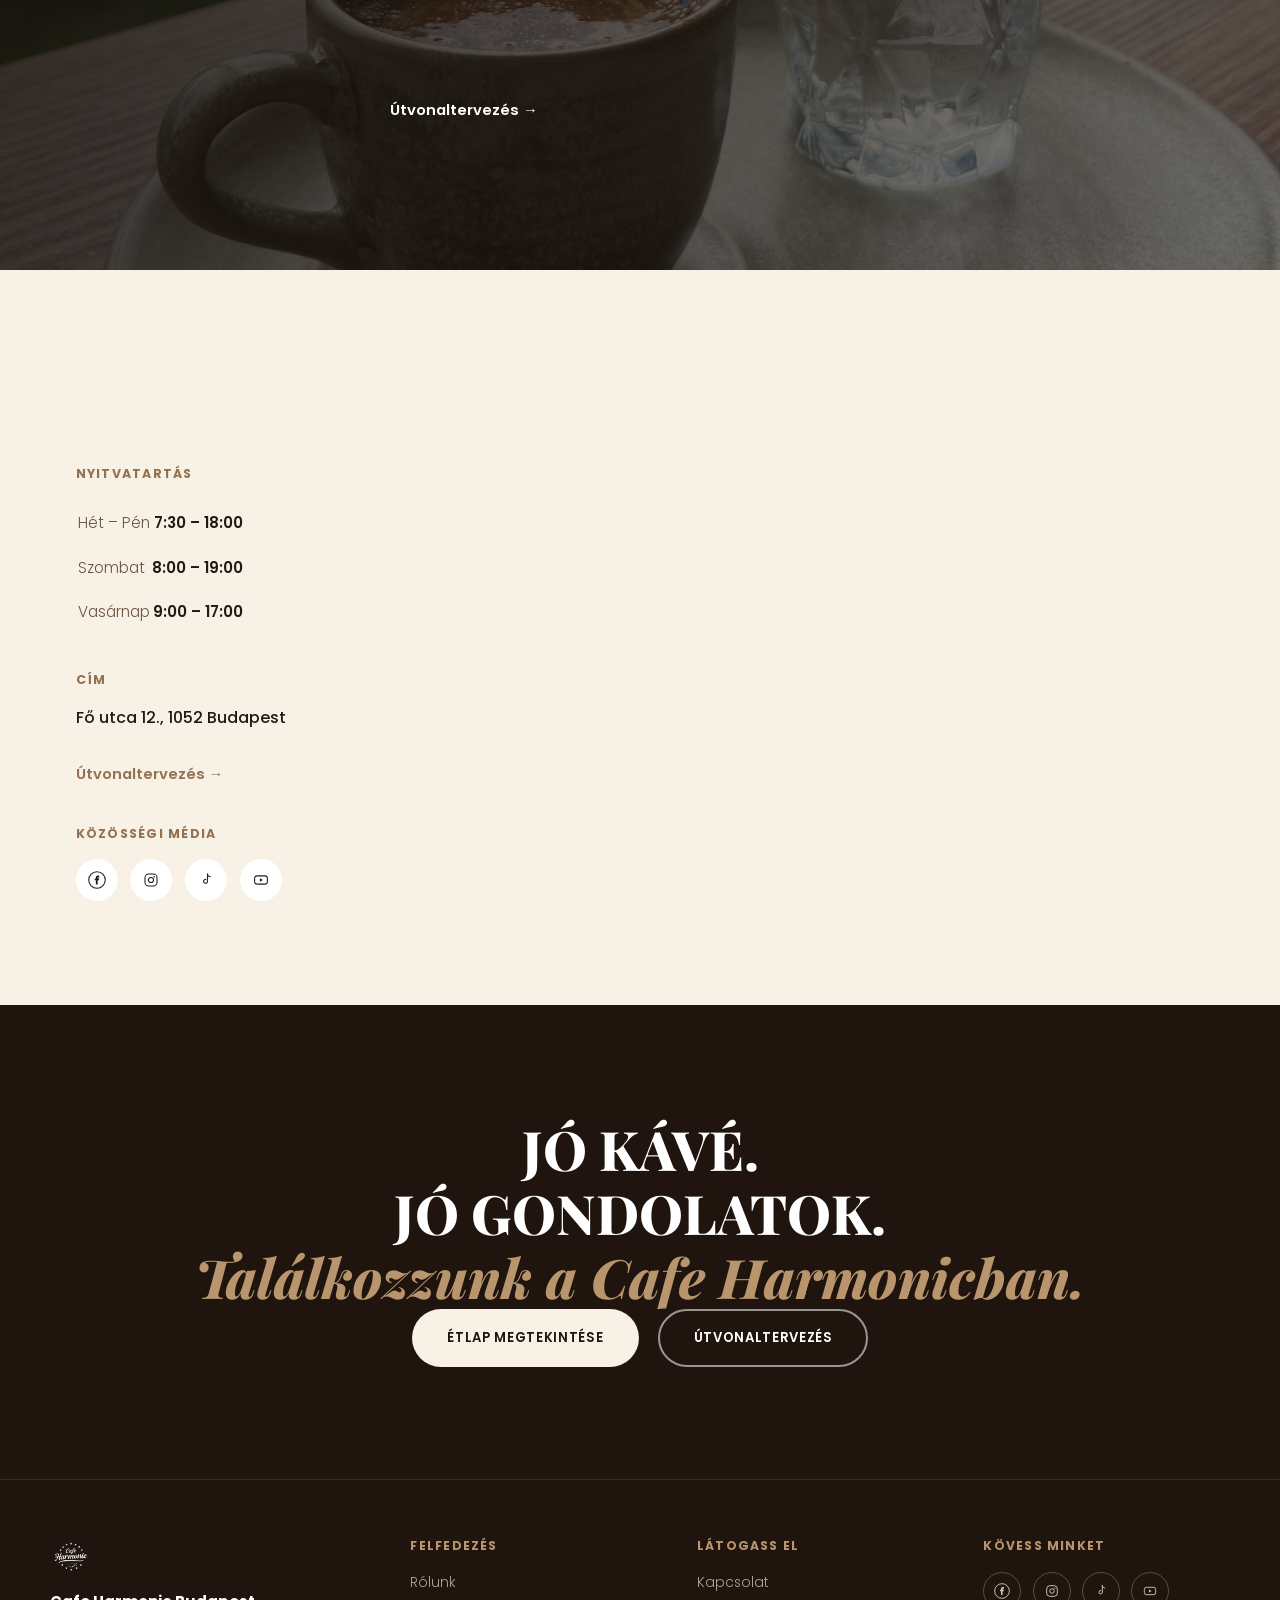
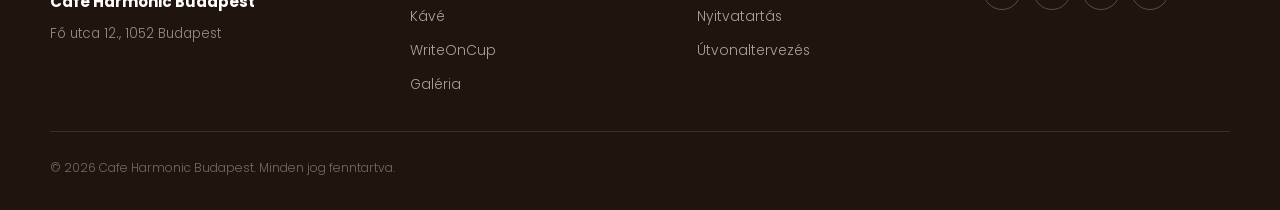
==== commit f4a1dde0: "v18: magyar/angol nyelvvalto (HU alapertelmezett) + valodi WriteOnCup matricak - Teljes oldal atalak" ====
--- a/index.html
+++ b/index.html
@@ -4,7 +4,7 @@
 <meta charset="UTF-8">
 <meta name="viewport" content="width=device-width, initial-scale=1.0">
 <title>Cafe Harmonic Budapest</title>
-<meta name="description" content="Cafe Harmonic Budapest — good coffee, good thoughts. Specialty kávé, WriteOnCup és egy nyugodt sarok Budapest szívében.">
+<meta name="description" content="Cafe Harmonic Budapest — jó kávé, jó gondolatok. Specialty kávé, WriteOnCup és egy nyugodt sarok Budapest szívében.">
 
 <link rel="icon" type="image/png" href="logo/cafe-harmony-11.png">
 <link rel="apple-touch-icon" href="logo/cafe-harmony-11.png">
@@ -28,12 +28,17 @@
       <button class="nav-close" id="navClose" aria-label="Menü bezárása">
         <svg width="20" height="20" viewBox="0 0 20 20" fill="none"><path d="M2 2l16 16M18 2L2 18" stroke="currentColor" stroke-width="1.8" stroke-linecap="round"/></svg>
       </button>
-      <a href="#about">About</a>
-      <a href="#menu">Coffee</a>
+      <a href="#about"><span class="t-hu">Rólunk</span><span class="t-en" hidden>About</span></a>
+      <a href="#menu"><span class="t-hu">Kávé</span><span class="t-en" hidden>Coffee</span></a>
       <a href="#writeoncup">WriteOnCup</a>
-      <a href="#gallery">Gallery</a>
-      <a href="#contact">Visit</a>
+      <a href="#gallery"><span class="t-hu">Galéria</span><span class="t-en" hidden>Gallery</span></a>
+      <a href="#contact"><span class="t-hu">Látogass el</span><span class="t-en" hidden>Visit</span></a>
     </nav>
+    <div class="lang-switch" id="langSwitch">
+      <button class="lang-btn" data-lang="hu" aria-label="Magyar nyelv">HU</button>
+      <span class="lang-sep">/</span>
+      <button class="lang-btn" data-lang="en" aria-label="English">EN</button>
+    </div>
     <button class="burger" id="burger" aria-label="Menü">
       <span></span><span></span><span></span>
     </button>
@@ -44,14 +49,24 @@
 <section class="hero" id="top">
   <div class="hero-panel">
     <span class="hero-kicker" data-reveal>Specialty Coffee · Budapest</span>
-    <h1 data-reveal>We offer great<br>coffee &amp; good vibes.</h1>
+    <h1 data-reveal>
+      <span class="t-hu">Remek kávét kínálunk,<br>és jó hangulatot.</span>
+      <span class="t-en" hidden>We offer great<br>coffee &amp; good vibes.</span>
+    </h1>
     <p class="tagline" data-reveal>
-      <strong>Cafe Harmonic</strong> — specialty coffee, fresh bakes and the WriteOnCup experience, in the heart of Budapest.<br>
-      <span class="hu">Cafe Harmonic — specialty kávé, friss péksütemény és a WriteOnCup élmény, Budapest szívében.</span>
+      <strong>Cafe Harmonic</strong>
+      <span class="t-hu">— specialty kávé, friss péksütemény és a WriteOnCup élmény, Budapest szívében.</span>
+      <span class="t-en" hidden>— specialty coffee, fresh bakes and the WriteOnCup experience, in the heart of Budapest.</span>
     </p>
     <div class="hero-actions" data-reveal>
-      <a href="#menu" class="btn btn-primary">View Menu →</a>
-      <a href="#contact" class="btn btn-link-light">Find Us</a>
+      <a href="#menu" class="btn btn-primary">
+        <span class="t-hu">Étlap megtekintése →</span>
+        <span class="t-en" hidden>View Menu →</span>
+      </a>
+      <a href="#contact" class="btn btn-link-light">
+        <span class="t-hu">Merre vagyunk</span>
+        <span class="t-en" hidden>Find Us</span>
+      </a>
     </div>
   </div>
 
@@ -64,11 +79,7 @@
     <div class="hero-media-overlay"></div>
 
     <a href="#writeoncup" class="cup-badge">
-      <span class="cup-badge-inner">
-        <span>Leave a little</span>
-        <strong>positivity</strong>
-        <span class="cup-badge-sub">WriteOnCup</span>
-      </span>
+      <img src="képek/write on a cup fehér címke.png" alt="WriteOnCup matrica">
     </a>
   </div>
 </section>
@@ -79,12 +90,16 @@
     <img src="képek/pexels-barista-4349954.jpg" alt="Barista gondosan elkészíti a kávét">
   </div>
   <div class="about-text">
-    <span class="eyebrow eyebrow-dark" data-reveal>About Cafe Harmonic <span class="eyebrow-hu">/ Rólunk</span></span>
-    <h2 data-reveal>A cozy coffee spot<br>in the heart of Budapest.</h2>
-    <p class="hu" data-reveal>Egy hangulatos kávézó Budapest szívében.</p>
+    <span class="eyebrow eyebrow-dark" data-reveal>
+      <span class="t-hu">Rólunk</span><span class="t-en" hidden>About Cafe Harmonic</span>
+    </span>
+    <h2 data-reveal>
+      <span class="t-hu">Egy hangulatos kávézó<br>Budapest szívében.</span>
+      <span class="t-en" hidden>A cozy coffee spot<br>in the heart of Budapest.</span>
+    </h2>
     <p class="bi" data-reveal>
-      <strong>We roast, brew, and pour with care — a quiet corner for locals and travelers alike to slow down for a moment.</strong><br>
-      <span class="hu">Gondosan pörkölünk és főzünk — egy nyugodt sarok, ahol helyiek és utazók is megállhatnak egy pillanatra.</span>
+      <span class="t-hu">Gondosan pörkölünk és főzünk — egy nyugodt sarok, ahol helyiek és utazók is megállhatnak egy pillanatra.</span>
+      <span class="t-en" hidden>We roast, brew, and pour with care — a quiet corner for locals and travelers alike to slow down for a moment.</span>
     </p>
   </div>
 </section>
@@ -93,9 +108,13 @@
 <section class="coffee" id="menu">
   <div class="coffee-inner">
     <div class="coffee-text">
-      <span class="eyebrow" data-reveal>Our Coffee <span class="eyebrow-hu">/ Kávéink</span></span>
-      <h2 data-reveal>Our coffee,<br>your choice.</h2>
-      <p class="hu" data-reveal>A te választásod.</p>
+      <span class="eyebrow" data-reveal>
+        <span class="t-hu">Kávéink</span><span class="t-en" hidden>Our Coffee</span>
+      </span>
+      <h2 data-reveal>
+        <span class="t-hu">A kávénk,<br>a te választásod.</span>
+        <span class="t-en" hidden>Our coffee,<br>your choice.</span>
+      </h2>
       <div class="menu-list">
         <div class="menu-row" data-reveal><span class="m-name">Espresso</span><span class="m-price">950 Ft</span></div>
         <div class="menu-row" data-reveal><span class="m-name">Ristretto</span><span class="m-price">950 Ft</span></div>
@@ -106,14 +125,19 @@
         <div class="menu-row" data-reveal><span class="m-name">Cortado</span><span class="m-price">1 050 Ft</span></div>
         <div class="menu-row" data-reveal><span class="m-name">Flat White</span><span class="m-price">1 250 Ft</span></div>
       </div>
-      <p class="menu-note" data-reveal>Prices are indicative. / Az árak tájékoztató jellegűek.</p>
+      <p class="menu-note" data-reveal>
+        <span class="t-hu">Az árak tájékoztató jellegűek.</span>
+        <span class="t-en" hidden>Prices are indicative.</span>
+      </p>
     </div>
     <div class="coffee-media" data-reveal>
       <img class="coffee-media-a" src="képek/pexels-latte-art-2226091.jpg" alt="Cappuccino szív alakú latte arttal">
       <img class="coffee-media-b" src="képek/pexels-barista-portafilter-9052268.jpg" alt="Barista részlet">
       <blockquote class="floating-quote">
-        <p>“Good coffee is a little joy you can hold in your hands.”</p>
-        <cite>A jó kávé egy apró öröm, amit a kezedben tarthatsz.</cite>
+        <p>
+          <span class="t-hu">„A jó kávé egy apró öröm, amit a kezedben tarthatsz.”</span>
+          <span class="t-en" hidden>“Good coffee is a little joy you can hold in your hands.”</span>
+        </p>
       </blockquote>
     </div>
   </div>
@@ -122,16 +146,18 @@
 <!-- 4. MORE THAN COFFEE -->
 <section class="food" id="food">
   <div class="food-head">
-    <h2 data-reveal>Coffee +<br>something good.</h2>
-    <p class="hu" data-reveal>Kávé és még valami jó.</p>
+    <h2 data-reveal>
+      <span class="t-hu">Kávé +<br>valami jó.</span>
+      <span class="t-en" hidden>Coffee +<br>something good.</span>
+    </h2>
     <div class="food-head-copy">
       <p class="bi" data-reveal>
-        <strong>Fresh croissants, pastries and cakes, baked every morning to go with your coffee.</strong><br>
-        <span class="hu">Friss croissant, sütemény és torta, minden reggel frissen sütve a kávéd mellé.</span>
+        <span class="t-hu">Friss croissant, sütemény és torta, minden reggel frissen sütve a kávéd mellé.</span>
+        <span class="t-en" hidden>Fresh croissants, pastries and cakes, baked every morning to go with your coffee.</span>
       </p>
       <p class="bi" data-reveal>
-        <strong>Everything is made with care, so it always feels like a little extra treat.</strong><br>
-        <span class="hu">Minden gondosan készül, hogy mindig egy kis plusz élmény legyen.</span>
+        <span class="t-hu">Minden gondosan készül, hogy mindig egy kis plusz élmény legyen.</span>
+        <span class="t-en" hidden>Everything is made with care, so it always feels like a little extra treat.</span>
       </p>
     </div>
   </div>
@@ -140,7 +166,10 @@
       <img src="képek/pexels-croissant-coffee-32413997.jpg" alt="Friss croissant kávéval">
     </div>
     <div class="food-card food-card-dark" data-reveal>
-      <span>Cappuccino<br><span class="hu">friss tejhabbal.</span></span>
+      <span>Cappuccino<br>
+        <span class="t-hu">friss tejhabbal.</span>
+        <span class="t-en" hidden>with fresh milk foam.</span>
+      </span>
       <span class="food-card-arrow">→</span>
     </div>
     <div class="food-card" data-reveal>
@@ -154,47 +183,74 @@
  <div class="writeoncup-inner">
   <div class="woc-media" data-reveal>
     <img src="képek/pexels-takeaway-cup-6612350.jpg" alt="Üres elviteles pohár, készen egy kézzel írt üzenetre">
-    <span class="woc-sticker">WriteOnCup</span>
-    <p class="woc-placeholder-note">Illusztráció — a végleges, egyedi WriteOnCup fotó és matrica-grafika elkészültéig.</p>
+    <img class="woc-sticker" src="képek/write on a cup barna címke.png" alt="WriteOnCup matrica">
   </div>
   <div class="woc-text">
     <span class="eyebrow eyebrow-dark" data-reveal>WriteOnCup</span>
-    <h2 data-reveal>Write something good.<br>Leave it for someone else.</h2>
-    <p class="hu" data-reveal>Írj egy pozitív üzenetet. Mi pedig eljuttatjuk valaki másnak.</p>
+    <h2 data-reveal>
+      <span class="t-hu">Írj valami jót.<br>Hagyd másnak.</span>
+      <span class="t-en" hidden>Write something good.<br>Leave it for someone else.</span>
+    </h2>
     <p class="bi" data-reveal>
-      <strong>Write a short, kind message on a sticker — it might end up on a stranger's cup, brightening their day.</strong><br>
-      <span class="hu">Írj egy rövid, kedves üzenetet egy matricára — lehet, hogy egy idegen poharára kerül, és felderíti a napját.</span>
+      <span class="t-hu">Írj egy rövid, kedves üzenetet egy matricára — lehet, hogy egy idegen poharára kerül, és felderíti a napját.</span>
+      <span class="t-en" hidden>Write a short, kind message on a sticker — it might end up on a stranger's cup, brightening their day.</span>
     </p>
-    <a href="https://writeoncup.hu" target="_blank" rel="noopener" class="link-arrow" data-reveal>Discover WriteOnCup →</a>
+    <a href="https://writeoncup.hu" target="_blank" rel="noopener" class="link-arrow" data-reveal>
+      <span class="t-hu">Fedezd fel a WriteOnCupot →</span>
+      <span class="t-en" hidden>Discover WriteOnCup →</span>
+    </a>
   </div>
  </div>
 </section>
 
 <!-- 6. WRITE A MESSAGE -->
 <section class="message" id="message">
-  <span class="eyebrow eyebrow-dark center" data-reveal>Write A Message</span>
-  <h2 class="center" data-reveal>Your words might<br>make someone's day.</h2>
-  <p class="hu center" data-reveal>A szavaid felderíthetik valaki napját.</p>
+  <span class="eyebrow eyebrow-dark center" data-reveal>
+    <span class="t-hu">Írj üzenetet</span><span class="t-en" hidden>Write A Message</span>
+  </span>
+  <h2 class="center" data-reveal>
+    <span class="t-hu">A szavaid felderíthetik<br>valaki napját.</span>
+    <span class="t-en" hidden>Your words might<br>make someone's day.</span>
+  </h2>
 
   <div class="message-board" data-reveal>
     <div class="message-cup">
       <img src="képek/pexels-takeaway-cup-6612350.jpg" alt="WriteOnCup pohár">
     </div>
-    <span class="note note-1">Have a beautiful day!</span>
-    <span class="note note-2">You are doing great!</span>
-    <span class="note note-3">Enjoy Budapest!</span>
-    <span class="note note-4">Smile today!</span>
-    <span class="note note-5">You've got this!</span>
-    <span class="note note-6">Good vibes only!</span>
-  </div>
-
-  <a href="https://writeoncup.hu" target="_blank" rel="noopener" class="btn btn-solid center-btn" data-reveal>Write On A Cup</a>
+    <span class="note note-1">
+      <span class="t-hu">Legyen szép napod!</span><span class="t-en" hidden>Have a beautiful day!</span>
+    </span>
+    <span class="note note-2">
+      <span class="t-hu">Ügyes vagy!</span><span class="t-en" hidden>You are doing great!</span>
+    </span>
+    <span class="note note-3">
+      <span class="t-hu">Élvezd Budapestet!</span><span class="t-en" hidden>Enjoy Budapest!</span>
+    </span>
+    <span class="note note-4">
+      <span class="t-hu">Mosolyogj ma!</span><span class="t-en" hidden>Smile today!</span>
+    </span>
+    <span class="note note-5">
+      <span class="t-hu">Menni fog!</span><span class="t-en" hidden>You've got this!</span>
+    </span>
+    <span class="note note-6">
+      <span class="t-hu">Csak jó energia!</span><span class="t-en" hidden>Good vibes only!</span>
+    </span>
+  </div>
+
+  <a href="https://writeoncup.hu" target="_blank" rel="noopener" class="btn btn-solid center-btn" data-reveal>
+    <span class="t-hu">Írj a poháron</span><span class="t-en" hidden>Write On A Cup</span>
+  </a>
 </section>
 
 <!-- 7. GALLERY -->
 <section class="gallery" id="gallery">
-  <span class="eyebrow eyebrow-dark center" data-reveal>Cafe Moments <span class="eyebrow-hu">/ Pillanatok</span></span>
-  <h2 class="center" data-reveal>A little place with<br>a lot of good energy.</h2>
+  <span class="eyebrow eyebrow-dark center" data-reveal>
+    <span class="t-hu">Pillanatok</span><span class="t-en" hidden>Cafe Moments</span>
+  </span>
+  <h2 class="center" data-reveal>
+    <span class="t-hu">Egy kicsi hely,<br>rengeteg jó energiával.</span>
+    <span class="t-en" hidden>A little place with<br>a lot of good energy.</span>
+  </h2>
   <div class="gallery-grid">
     <div class="g-item g-large" data-reveal><img src="képek/pexels-coffee-shop-interior-6612572.jpg" alt="Belső tér" style="object-position:center 30%"></div>
     <div class="g-item g-a" data-reveal><img src="képek/pexels-latte-art-2226091.jpg" alt="Latte art"></div>
@@ -213,39 +269,54 @@
   <div class="budapest-overlay"></div>
   <div class="budapest-content">
     <span class="eyebrow" data-reveal>Budapest</span>
-    <h2 data-reveal>Coffee in the<br>heart of Budapest.</h2>
-    <p class="hu" data-reveal>Kávé Budapest szívében.</p>
+    <h2 data-reveal>
+      <span class="t-hu">Kávé Budapest<br>szívében.</span>
+      <span class="t-en" hidden>Coffee in the<br>heart of Budapest.</span>
+    </h2>
     <p class="bi" data-reveal>
-      <strong>Easy to find, easy to love — just a short walk from the city's best-known corners.</strong><br>
-      <span class="hu">Könnyen megtalálható, könnyen megszerethető — pár lépésre a város ismert pontjaitól.</span>
+      <span class="t-hu">Könnyen megtalálható, könnyen megszerethető — pár lépésre a város ismert pontjaitól.</span>
+      <span class="t-en" hidden>Easy to find, easy to love — just a short walk from the city's best-known corners.</span>
     </p>
-    <a class="link-arrow link-arrow-light" href="https://www.google.com/maps/search/?api=1&query=F%C5%91+utca+12.%2C+1052+Budapest" target="_blank" rel="noopener">Get Directions →</a>
+    <a class="link-arrow link-arrow-light" href="https://www.google.com/maps/search/?api=1&query=F%C5%91+utca+12.%2C+1052+Budapest" target="_blank" rel="noopener">
+      <span class="t-hu">Útvonaltervezés →</span><span class="t-en" hidden>Get Directions →</span>
+    </a>
   </div>
 </section>
 
 <!-- 9. VISIT US -->
 <section class="contact" id="contact">
-  <span class="eyebrow eyebrow-dark center" data-reveal>Visit Us <span class="eyebrow-hu">/ Látogass el</span></span>
-  <h2 class="center" data-reveal>Come say hi.</h2>
-  <p class="hu center" data-reveal>Gyere, köszönj be!</p>
+  <span class="eyebrow eyebrow-dark center" data-reveal>
+    <span class="t-hu">Látogass el</span><span class="t-en" hidden>Visit Us</span>
+  </span>
+  <h2 class="center" data-reveal>
+    <span class="t-hu">Gyere, köszönj be!</span><span class="t-en" hidden>Come say hi.</span>
+  </h2>
 
   <div class="contact-grid">
     <div class="contact-info" data-reveal>
       <div class="contact-block">
-        <span class="contact-label">Opening Hours <span class="eyebrow-hu">/ Nyitvatartás</span></span>
+        <span class="contact-label">
+          <span class="t-hu">Nyitvatartás</span><span class="t-en" hidden>Opening Hours</span>
+        </span>
         <table class="hours">
-          <tr><td>Mon – Fri</td><td>7:30 – 18:00</td></tr>
-          <tr><td>Saturday</td><td>8:00 – 19:00</td></tr>
-          <tr><td>Sunday</td><td>9:00 – 17:00</td></tr>
+          <tr><td><span class="t-hu">Hét – Pén</span><span class="t-en" hidden>Mon – Fri</span></td><td>7:30 – 18:00</td></tr>
+          <tr><td><span class="t-hu">Szombat</span><span class="t-en" hidden>Saturday</span></td><td>8:00 – 19:00</td></tr>
+          <tr><td><span class="t-hu">Vasárnap</span><span class="t-en" hidden>Sunday</span></td><td>9:00 – 17:00</td></tr>
         </table>
       </div>
       <div class="contact-block">
-        <span class="contact-label">Location <span class="eyebrow-hu">/ Cím</span></span>
+        <span class="contact-label">
+          <span class="t-hu">Cím</span><span class="t-en" hidden>Location</span>
+        </span>
         <p class="contact-address">Fő utca 12., 1052 Budapest</p>
-        <a class="link-arrow" href="https://www.google.com/maps/search/?api=1&query=F%C5%91+utca+12.%2C+1052+Budapest" target="_blank" rel="noopener">Get Directions →</a>
+        <a class="link-arrow" href="https://www.google.com/maps/search/?api=1&query=F%C5%91+utca+12.%2C+1052+Budapest" target="_blank" rel="noopener">
+          <span class="t-hu">Útvonaltervezés →</span><span class="t-en" hidden>Get Directions →</span>
+        </a>
       </div>
       <div class="contact-block">
-        <span class="contact-label">Social</span>
+        <span class="contact-label">
+          <span class="t-hu">Közösségi média</span><span class="t-en" hidden>Social</span>
+        </span>
         <div class="social-row">
           <a href="#" target="_blank" rel="noopener" aria-label="Facebook"><svg viewBox="0 0 24 24" fill="none"><circle cx="12" cy="12" r="11" stroke="currentColor" stroke-width="1.4"/><path d="M13.5 8.5h1.5V6h-1.7c-1.7 0-2.8 1.1-2.8 2.9V10H9v2.4h1.5V18h2.4v-5.6H14.6L15 10h-2.1V9c0-.4.2-.5.6-.5Z" fill="currentColor"/></svg></a>
           <a href="#" target="_blank" rel="noopener" aria-label="Instagram"><svg viewBox="0 0 24 24" fill="none"><rect x="4" y="4" width="16" height="16" rx="5" stroke="currentColor" stroke-width="1.4"/><circle cx="12" cy="12" r="3.4" stroke="currentColor" stroke-width="1.4"/><circle cx="16.2" cy="7.8" r="1" fill="currentColor"/></svg></a>
@@ -266,11 +337,17 @@
 
 <!-- 10. FINAL CTA -->
 <section class="final-cta">
-  <h2>GOOD COFFEE.<br>GOOD THOUGHTS.<br><em>See you at Cafe Harmonic.</em></h2>
-  <p class="hu">Jó kávé. Jó gondolatok. Találkozzunk a Cafe Harmonicban.</p>
+  <h2>
+    <span class="t-hu">JÓ KÁVÉ.<br>JÓ GONDOLATOK.<br><em>Találkozzunk a Cafe Harmonicban.</em></span>
+    <span class="t-en" hidden>GOOD COFFEE.<br>GOOD THOUGHTS.<br><em>See you at Cafe Harmonic.</em></span>
+  </h2>
   <div class="final-cta-actions">
-    <a href="#menu" class="btn btn-primary">View Menu</a>
-    <a href="https://www.google.com/maps/search/?api=1&query=F%C5%91+utca+12.%2C+1052+Budapest" target="_blank" rel="noopener" class="btn btn-outline">Get Directions</a>
+    <a href="#menu" class="btn btn-primary">
+      <span class="t-hu">Étlap megtekintése</span><span class="t-en" hidden>View Menu</span>
+    </a>
+    <a href="https://www.google.com/maps/search/?api=1&query=F%C5%91+utca+12.%2C+1052+Budapest" target="_blank" rel="noopener" class="btn btn-outline">
+      <span class="t-hu">Útvonaltervezés</span><span class="t-en" hidden>Get Directions</span>
+    </a>
   </div>
 </section>
 
@@ -283,20 +360,26 @@
       <span>Fő utca 12., 1052 Budapest</span>
     </div>
     <div class="footer-col">
-      <span class="footer-col-title">Explore</span>
-      <a href="#about">About</a>
-      <a href="#menu">Coffee</a>
+      <span class="footer-col-title">
+        <span class="t-hu">Felfedezés</span><span class="t-en" hidden>Explore</span>
+      </span>
+      <a href="#about"><span class="t-hu">Rólunk</span><span class="t-en" hidden>About</span></a>
+      <a href="#menu"><span class="t-hu">Kávé</span><span class="t-en" hidden>Coffee</span></a>
       <a href="#writeoncup">WriteOnCup</a>
-      <a href="#gallery">Gallery</a>
+      <a href="#gallery"><span class="t-hu">Galéria</span><span class="t-en" hidden>Gallery</span></a>
     </div>
     <div class="footer-col">
-      <span class="footer-col-title">Visit</span>
-      <a href="#contact">Contact</a>
-      <a href="#contact">Opening Hours</a>
-      <a href="https://www.google.com/maps/search/?api=1&query=F%C5%91+utca+12.%2C+1052+Budapest" target="_blank" rel="noopener">Get Directions</a>
+      <span class="footer-col-title">
+        <span class="t-hu">Látogass el</span><span class="t-en" hidden>Visit</span>
+      </span>
+      <a href="#contact"><span class="t-hu">Kapcsolat</span><span class="t-en" hidden>Contact</span></a>
+      <a href="#contact"><span class="t-hu">Nyitvatartás</span><span class="t-en" hidden>Opening Hours</span></a>
+      <a href="https://www.google.com/maps/search/?api=1&query=F%C5%91+utca+12.%2C+1052+Budapest" target="_blank" rel="noopener"><span class="t-hu">Útvonaltervezés</span><span class="t-en" hidden>Get Directions</span></a>
     </div>
     <div class="footer-col footer-social-col">
-      <span class="footer-col-title">Follow</span>
+      <span class="footer-col-title">
+        <span class="t-hu">Kövess minket</span><span class="t-en" hidden>Follow</span>
+      </span>
       <div class="footer-social">
         <a href="#" target="_blank" rel="noopener" aria-label="Facebook"><svg viewBox="0 0 24 24" fill="none"><circle cx="12" cy="12" r="11" stroke="currentColor" stroke-width="1.4"/><path d="M13.5 8.5h1.5V6h-1.7c-1.7 0-2.8 1.1-2.8 2.9V10H9v2.4h1.5V18h2.4v-5.6H14.6L15 10h-2.1V9c0-.4.2-.5.6-.5Z" fill="currentColor"/></svg></a>
           <a href="#" target="_blank" rel="noopener" aria-label="Instagram"><svg viewBox="0 0 24 24" fill="none"><rect x="4" y="4" width="16" height="16" rx="5" stroke="currentColor" stroke-width="1.4"/><circle cx="12" cy="12" r="3.4" stroke="currentColor" stroke-width="1.4"/><circle cx="16.2" cy="7.8" r="1" fill="currentColor"/></svg></a>
@@ -305,7 +388,10 @@
       </div>
     </div>
   </div>
-  <p class="footer-copy">© 2026 Cafe Harmonic Budapest. All rights reserved. / Minden jog fenntartva.</p>
+  <p class="footer-copy">
+    <span class="t-hu">© 2026 Cafe Harmonic Budapest. Minden jog fenntartva.</span>
+    <span class="t-en" hidden>© 2026 Cafe Harmonic Budapest. All rights reserved.</span>
+  </p>
 </footer>
 
 <script src="script.js"></script>
--- a/style.css
+++ b/style.css
@@ -44,17 +44,7 @@
 a{ color: inherit; text-decoration:none; }
 p{ color: var(--ink-soft); }
 
-.hu{
-  font-weight: 400;
-  color: var(--ink-soft);
-  font-size: .95em;
-}
-.bi strong{
-  font-weight: 700;
-  color: var(--ink);
-  display:inline;
-}
-.bi .hu{ display:inline-block; margin-top:.35rem; }
+[hidden]{ display:none !important; }
 
 .eyebrow{
   display:inline-block;
@@ -67,14 +57,31 @@
   margin-bottom: 1.1rem;
 }
 .eyebrow-dark{ color: var(--coffee); }
-.eyebrow-hu{
-  text-transform: none;
-  letter-spacing: 0;
-  font-weight: 400;
-  color: var(--ink-soft);
-  font-size: .85em;
-}
 .center{ display:block; text-align:center; margin-left:auto; margin-right:auto; }
+
+/* ---------- language switch ---------- */
+.lang-switch{
+  display: flex;
+  align-items: center;
+  gap: .4rem;
+  font-family: var(--display);
+  font-size: .78rem;
+  font-weight: 600;
+  letter-spacing: .04em;
+}
+.lang-btn{
+  background: none;
+  border: none;
+  cursor: pointer;
+  padding: .2rem .1rem;
+  color: rgba(255,255,255,.55);
+  transition: color .25s ease;
+}
+.nav.scrolled .lang-btn{ color: var(--ink-soft); }
+.lang-btn.active{ color: var(--white); }
+.nav.scrolled .lang-btn.active{ color: var(--espresso); }
+.lang-sep{ color: rgba(255,255,255,.35); font-size: .75rem; }
+.nav.scrolled .lang-sep{ color: rgba(36,26,18,.3); }
 
 /* ---------- buttons ---------- */
 .btn{
@@ -185,6 +192,7 @@
 .nav.scrolled .nav-brand .logo-dark{ opacity: 1; }
 
 .nav-links{ display: flex; gap: 2rem; margin-left: auto; font-size: .88rem; font-weight: 500; }
+.lang-switch{ margin-left: auto; }
 .nav-links a{
   position: relative;
   color: var(--white);
@@ -262,18 +270,13 @@
 
 .cup-badge{
   position: absolute; bottom: 3.5rem; right: 2.2rem; z-index: 3;
-  width: 108px; height: 108px; border-radius: 50%;
-  background: var(--white);
-  border: 2px dashed var(--coffee);
-  display:flex; align-items:center; justify-content:center;
+  width: 150px;
   transform: rotate(8deg);
-  box-shadow: 0 12px 26px rgba(0,0,0,.25);
+  filter: drop-shadow(0 12px 22px rgba(0,0,0,.35));
   transition: transform .3s ease;
 }
 .cup-badge:hover{ transform: rotate(0deg) scale(1.05); }
-.cup-badge-inner{ display:flex; flex-direction: column; align-items:center; text-align:center; color: var(--coffee-dark); font-size: .68rem; line-height: 1.25; text-transform: uppercase; letter-spacing: .04em; }
-.cup-badge-inner strong{ font-size: .82rem; font-weight: 700; }
-.cup-badge-sub{ margin-top: .3rem; font-size: .58rem; color: var(--coffee); letter-spacing: .08em; }
+.cup-badge img{ width: 100%; height: auto; display: block; }
 
 /* ================= 2. ABOUT ================= */
 .about{
@@ -357,7 +360,8 @@
   aspect-ratio: 3/4;
 }
 .food-card-dark span:first-child{ font-family: var(--serif); font-size: 1.3rem; font-weight: 600; color: var(--white); line-height: 1.3; }
-.food-card-dark .hu{ font-family: var(--display); font-size: .82rem; color: rgba(247,241,230,.55); }
+.food-card-dark span:first-child .t-hu,
+.food-card-dark span:first-child .t-en{ display:block; margin-top:.35rem; font-family: var(--display); font-size: .82rem; font-weight: 400; color: rgba(247,241,230,.55); }
 .food-card-arrow{
   width: 40px; height: 40px; border-radius: 50%;
   background: rgba(247,241,230,.12);
@@ -379,23 +383,15 @@
   align-items: center;
 }
 .woc-media{ position: relative; }
-.woc-media img{ width: 100%; aspect-ratio: 4/5; object-fit: cover; border-radius: var(--radius); }
+.woc-media img:not(.woc-sticker){ width: 100%; aspect-ratio: 4/5; object-fit: cover; border-radius: var(--radius); }
 .woc-sticker{
-  position: absolute; bottom: 1.4rem; left: -1.2rem;
-  background: var(--white);
-  border: 2px dashed var(--coffee);
-  border-radius: 50%;
-  width: 96px; height: 96px;
-  display:flex; align-items:center; justify-content:center;
-  text-align:center;
-  font-weight: 700; font-size: .82rem; color: var(--coffee-dark);
+  position: absolute; bottom: 1.4rem; left: -1.8rem;
+  width: 140px; height: auto;
   transform: rotate(-7deg);
-  box-shadow: 0 10px 22px rgba(0,0,0,.16);
-}
-.woc-placeholder-note{ margin-top: .9rem; font-size: .76rem; font-style: italic; color: var(--ink-soft); opacity: .75; }
-.woc-text h2{ font-size: clamp(1.8rem, 3.4vw, 2.5rem); margin-bottom: .6rem; }
-.woc-text > p.hu{ margin-bottom: 1.4rem; font-size: 1.05rem; }
-.woc-text .bi{ max-width: 44ch; }
+  filter: drop-shadow(0 10px 20px rgba(0,0,0,.25));
+}
+.woc-text h2{ font-size: clamp(1.8rem, 3.4vw, 2.5rem); margin-bottom: 1rem; }
+.woc-text .bi{ max-width: 44ch; margin-bottom: .4rem; }
 
 /* ================= 6. WRITE A MESSAGE ================= */
 .message{ max-width: var(--container); margin: 0 auto; padding: 6.5rem 1.6rem 4rem; text-align:center; }
@@ -464,8 +460,7 @@
 .budapest-content{ position:relative; z-index:2; max-width: var(--container); margin:0 auto; padding: 5rem 1.6rem; color: var(--white); }
 .budapest-content h2{ color: var(--white); font-size: clamp(1.9rem, 4vw, 2.8rem); margin-bottom: .6rem; }
 .budapest-content > p.hu{ color: rgba(247,241,230,.65); margin-bottom: 1.4rem; }
-.budapest-content .bi{ max-width: 50ch; }
-.budapest-content .bi strong{ color: var(--white); }
+.budapest-content .bi{ max-width: 50ch; color: rgba(247,241,230,.7); }
 .budapest-content .bi .hu{ color: rgba(247,241,230,.65); }
 
 /* ================= 9. VISIT US ================= */
@@ -566,9 +561,9 @@
   .g-b{ grid-column: 2/3; grid-row: 3/4; }
   .g-c{ grid-column: 3/4; grid-row: 3/4; }
   .g-tall{ grid-column: 1/2; grid-row: 4/6; }
-  .g-wide{ grid-column: 2/4; grid-row: 4/5; }
-  .g-d{ grid-column: 2/4; grid-row: 5/6; }
-  .g-e{ grid-column: 1/4; grid-row: 6/7; }
+  .g-wide{ grid-column: 2/4; grid-row: 4/5; aspect-ratio: auto; }
+  .g-d{ grid-column: 2/4; grid-row: 5/6; aspect-ratio: auto; }
+  .g-e{ grid-column: 1/4; grid-row: 6/7; aspect-ratio: auto; }
   .footer-inner{ grid-template-columns: 1fr 1fr; row-gap: 2.2rem; }
   .message-board{ height: 460px; }
   .note{ font-size: 1.15rem; padding: .55rem .95rem; }
@@ -595,26 +590,38 @@
   }
   .nav .btn-small{ display:none; }
   .burger{ display:flex; }
-  .cup-badge{ width: 84px; height: 84px; bottom: 1.6rem; right: 1.2rem; }
-  .cup-badge-inner{ font-size: .58rem; }
-  .cup-badge-inner strong{ font-size: .68rem; }
+  .food-grid{ grid-template-columns: 1fr; gap: 1.2rem; }
+  .food-card{ aspect-ratio: 4/3; }
+  .food-card-dark{
+    grid-column: span 1;
+    aspect-ratio: 4/3;
+    flex-direction: column;
+    align-items: flex-start;
+  }
+  .cup-badge{ width: 110px; bottom: 1.6rem; right: 1.2rem; }
   .gallery-grid{ grid-template-columns: repeat(2, 1fr); grid-auto-rows: 160px; }
   .g-large{ grid-column: 1/3; grid-row: 1/2; }
   .g-a{ grid-column: 1/2; grid-row: 2/3; }
   .g-b{ grid-column: 2/3; grid-row: 2/3; }
   .g-tall{ grid-column: 1/2; grid-row: 3/4; }
   .g-c{ grid-column: 2/3; grid-row: 3/4; }
-  .g-wide{ grid-column: 1/3; grid-row: 4/5; }
-  .g-d{ grid-column: 1/2; grid-row: 5/6; }
-  .g-e{ grid-column: 2/3; grid-row: 5/6; }
+  .g-wide{ grid-column: 1/3; grid-row: 4/5; aspect-ratio: auto; }
+  .g-d{ grid-column: 1/2; grid-row: 5/6; aspect-ratio: auto; }
+  .g-e{ grid-column: 2/3; grid-row: 5/6; aspect-ratio: auto; }
   .footer-inner{ grid-template-columns: 1fr; }
 }
 
 @media (max-width: 480px){
   .hero-actions{ flex-direction: column; align-items: center; width: 100%; }
   .hero-actions .btn-primary{ width:100%; text-align:center; }
-  .woc-sticker{ width: 78px; height: 78px; font-size: .72rem; left: -.8rem; }
-  .message-board{ height: 560px; }
+  .woc-sticker{ width: 100px; left: -1rem; }
+  .message-board{ height: 400px; max-width: 380px; }
+  .message-cup{ width: 130px; height: 130px; }
+  .note{ font-size: 1.1rem; padding: .55rem .9rem; }
+  .note-1{ left: 0; }
+  .note-2{ right: 0; }
+  .note-5{ left: 4%; }
+  .note-6{ right: 4%; }
   .final-cta-actions{ flex-direction: column; width: 100%; }
   .final-cta-actions .btn{ width: 100%; text-align:center; }
 }
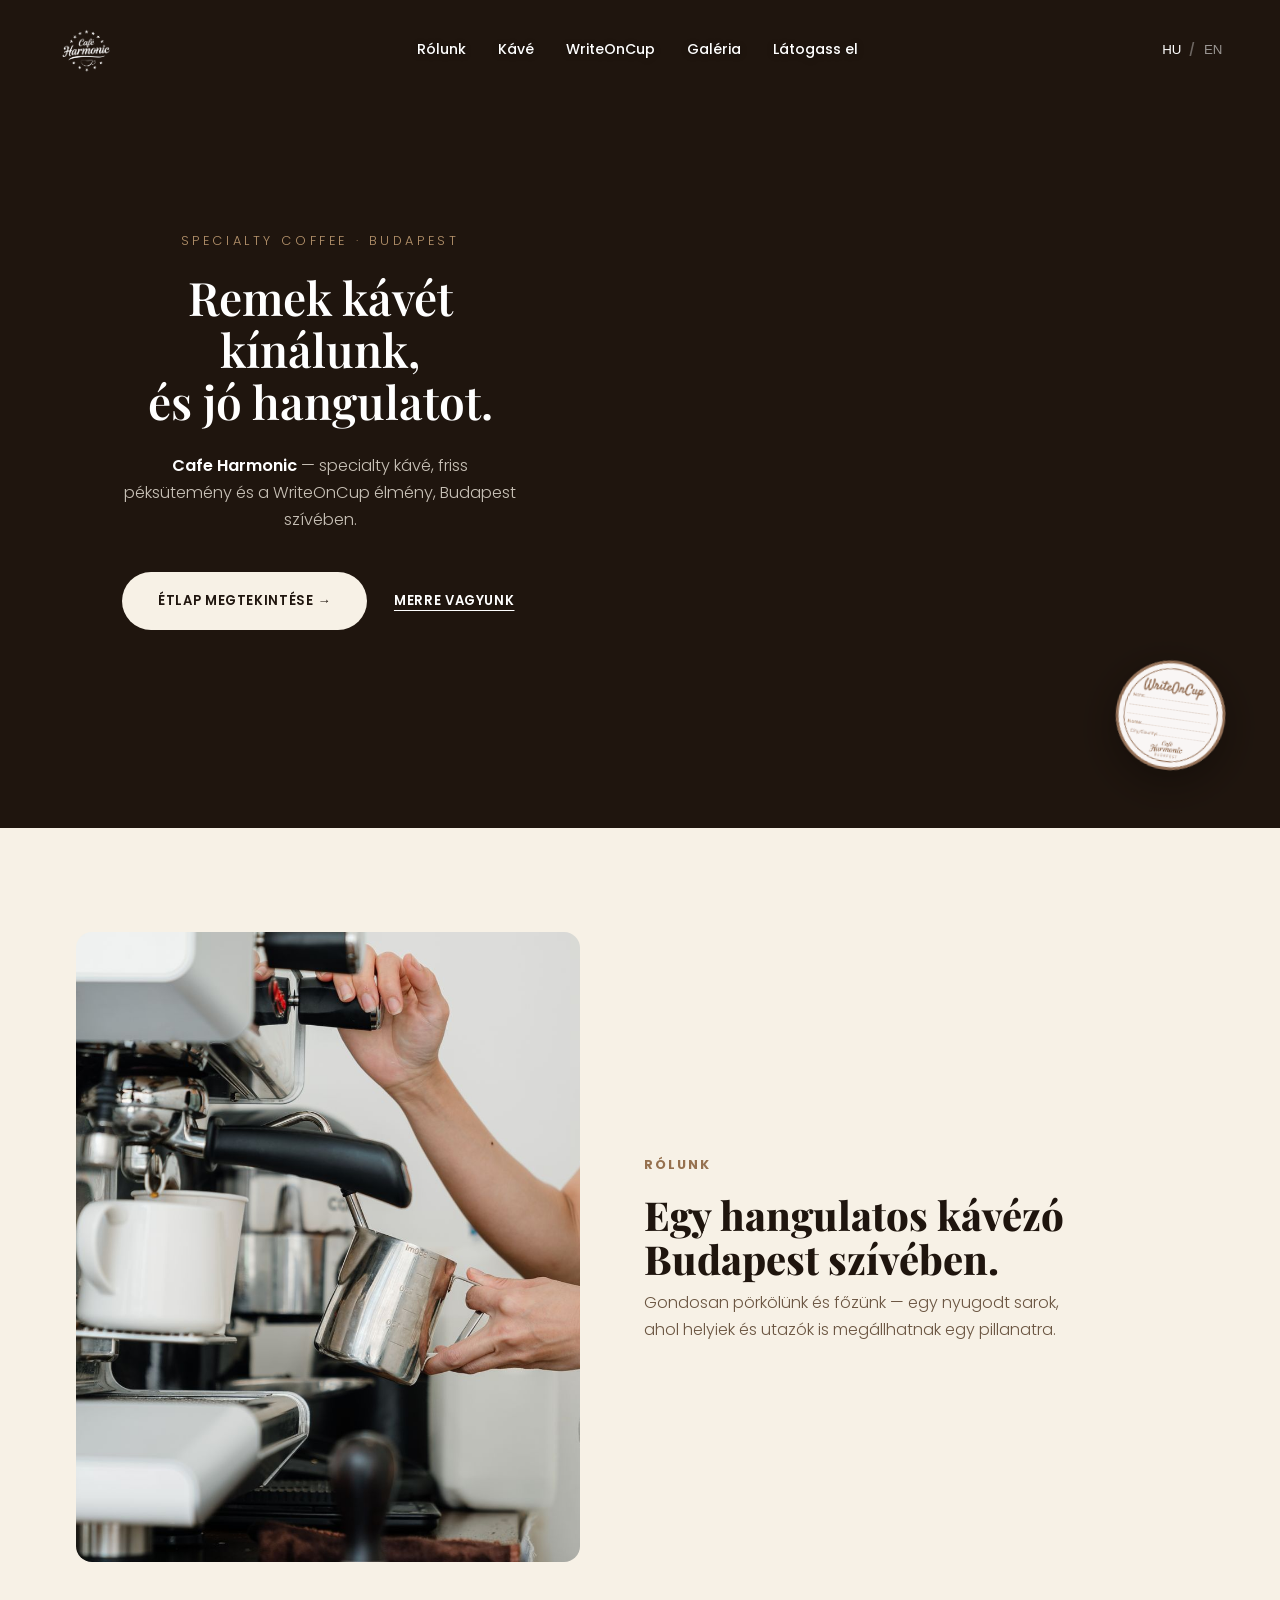
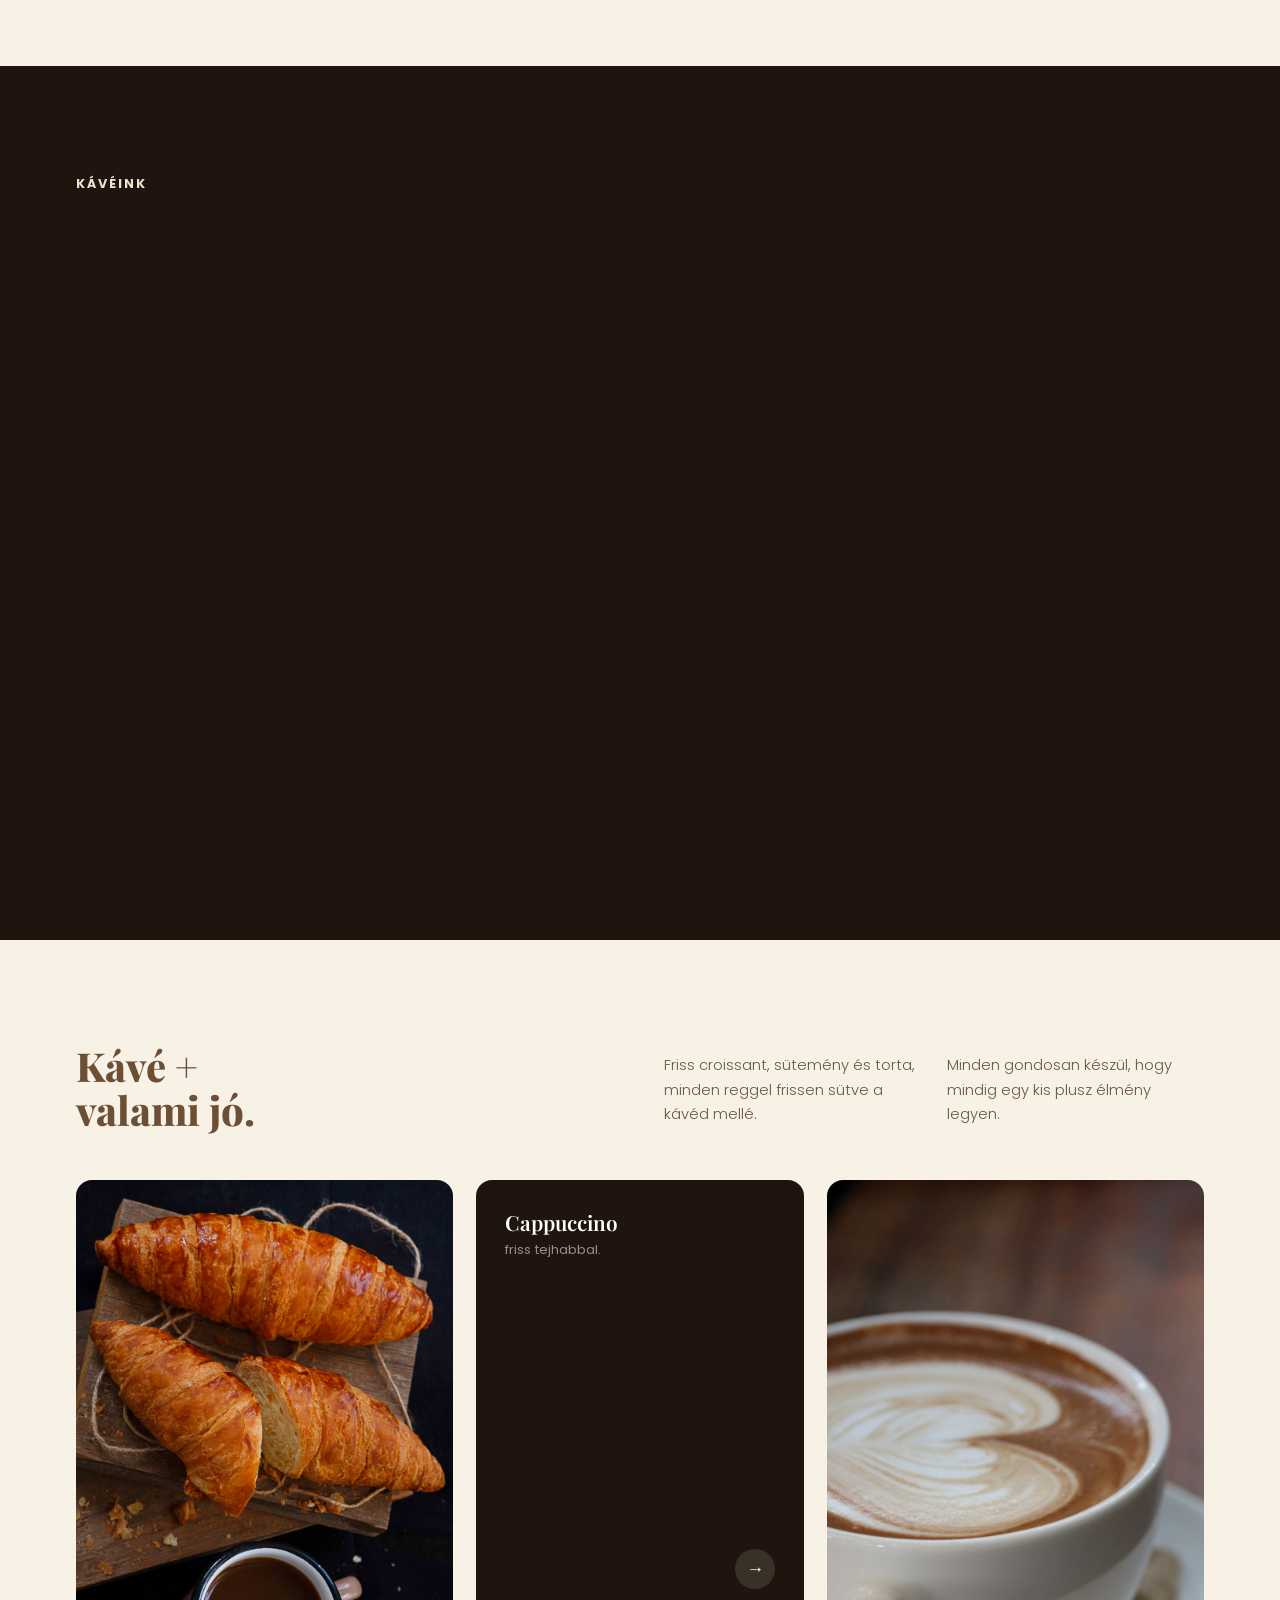
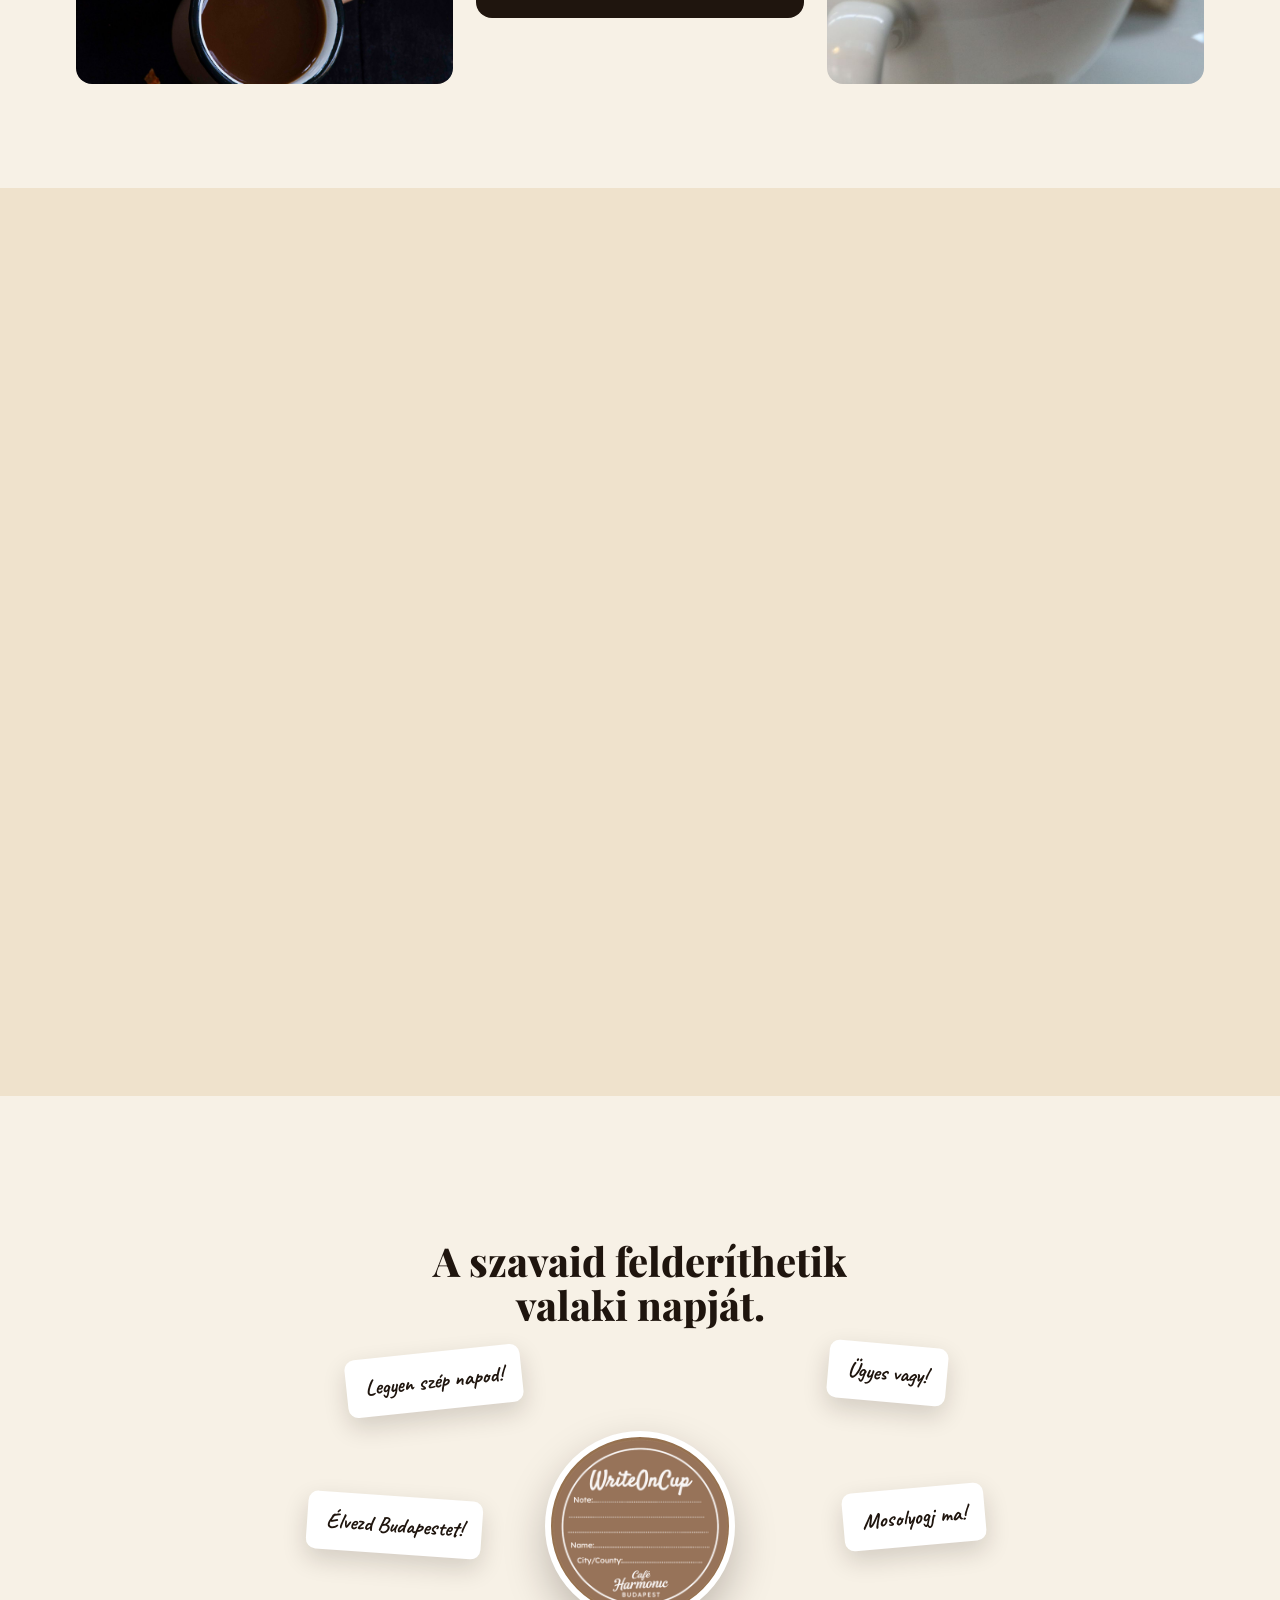
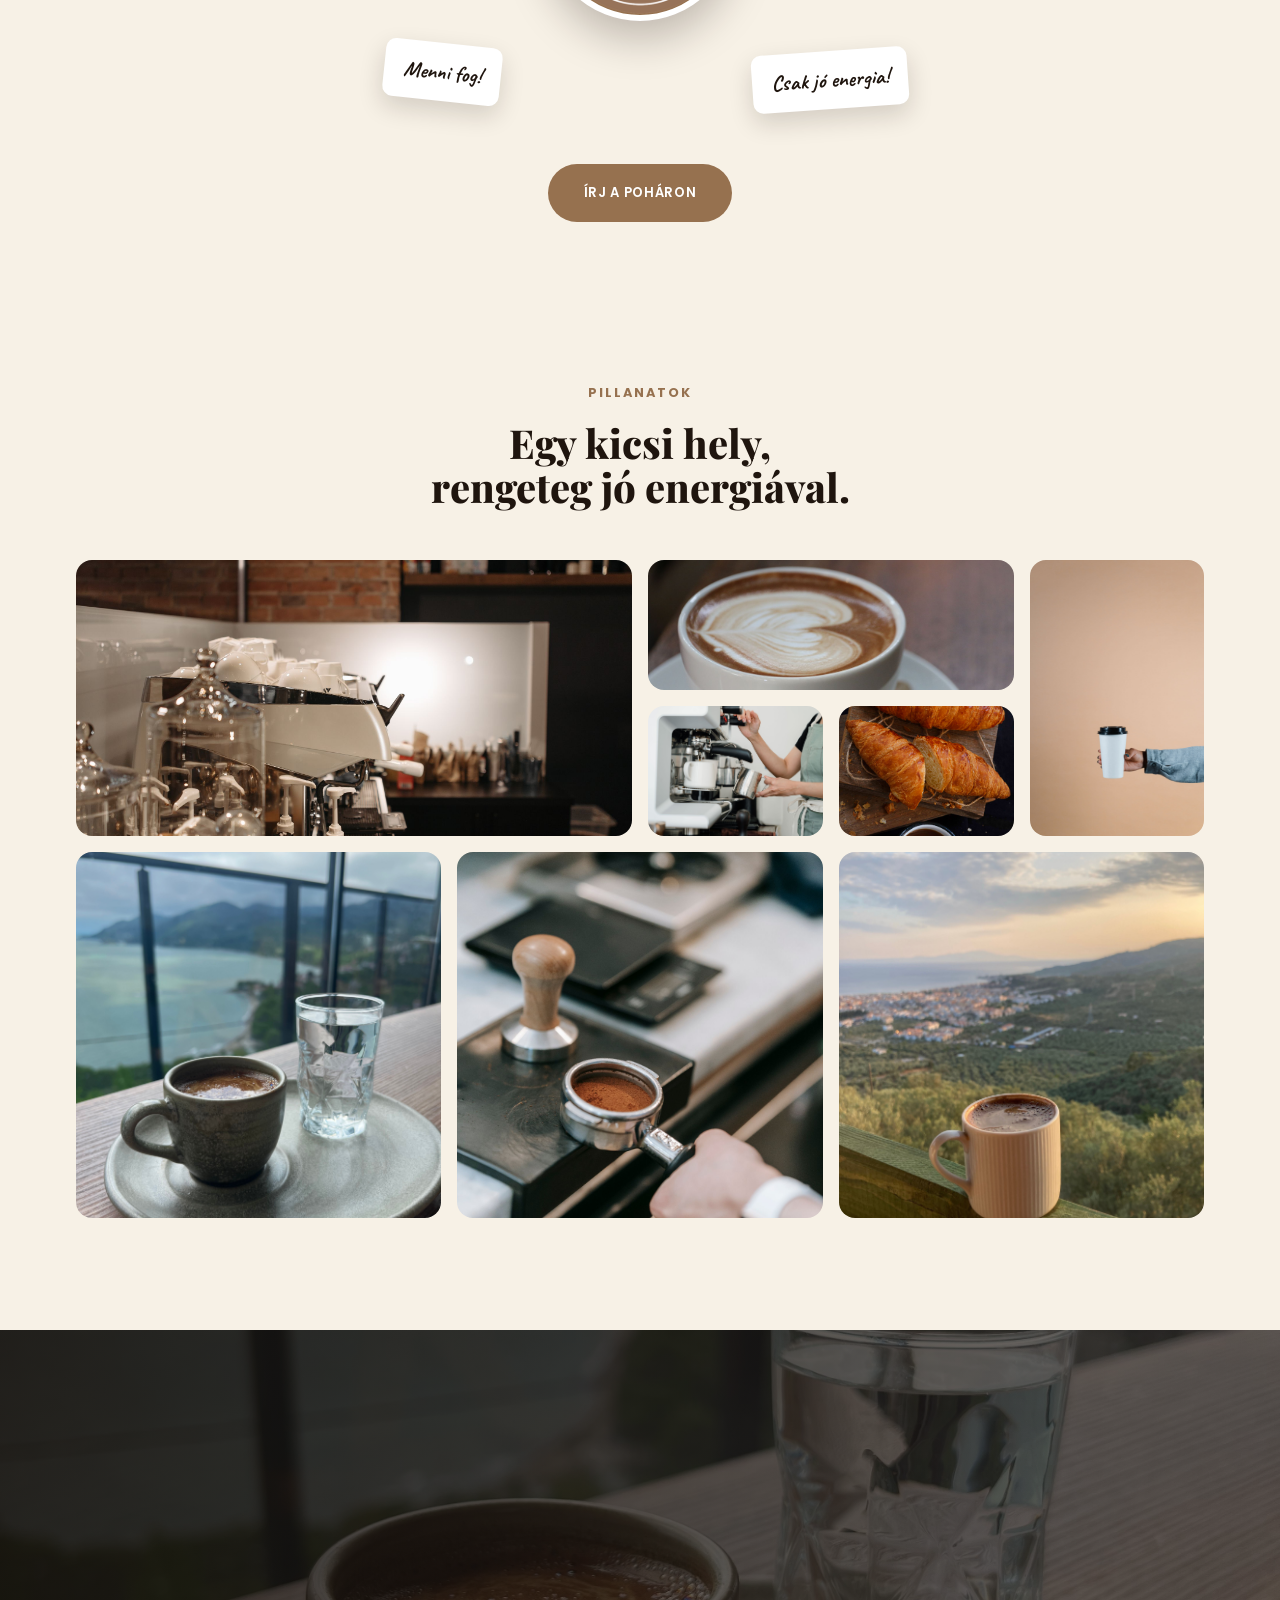
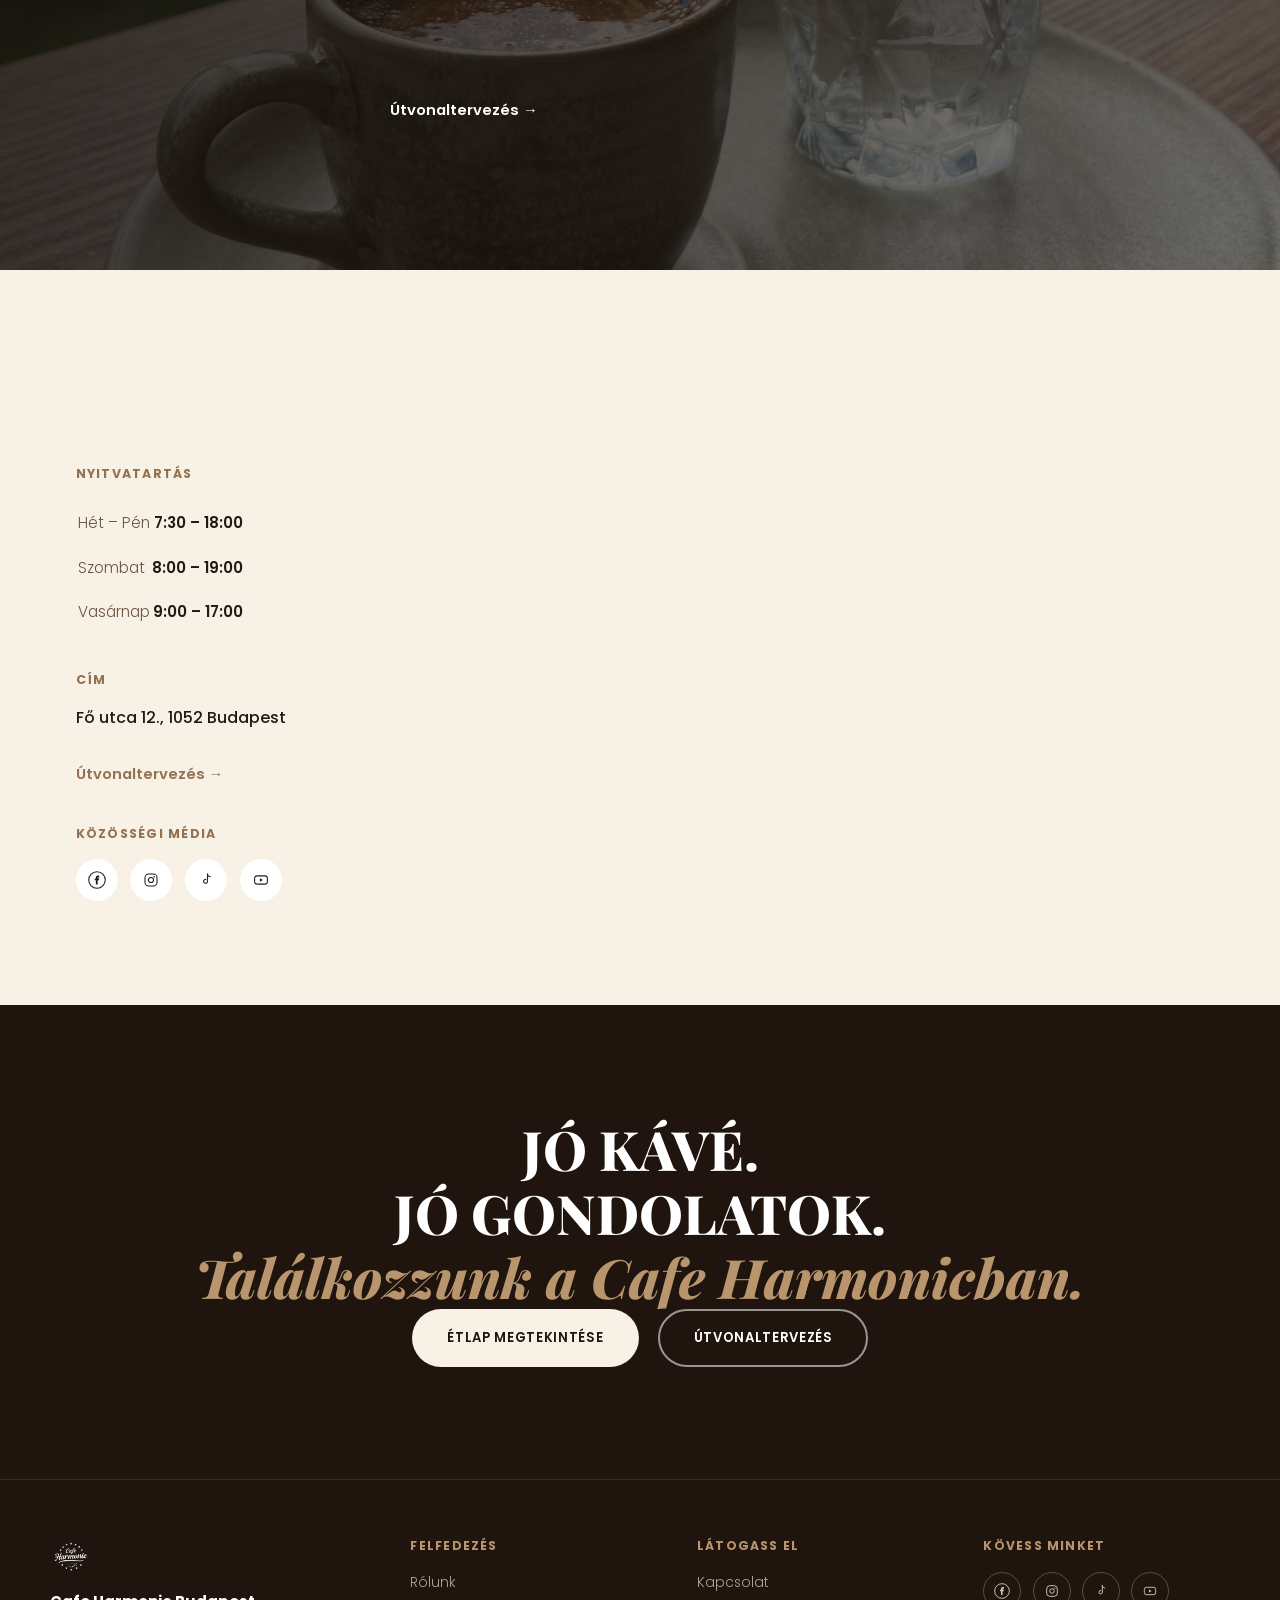
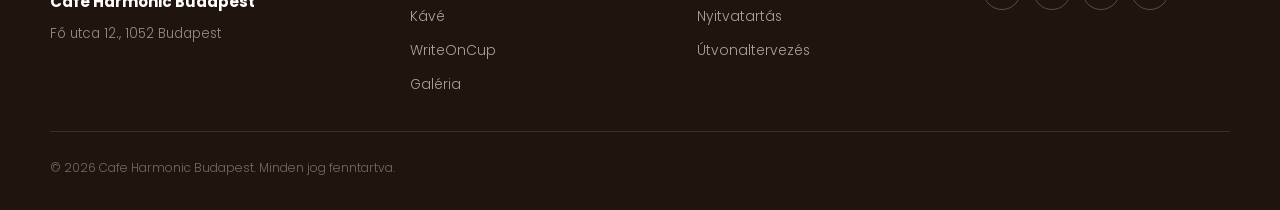
==== commit e01eceb0: "v19: Write a Message kozepso korbe a valodi barna WriteOnCup cimke kerult, nagyobb meretben Co-Autho" ====
--- a/index.html
+++ b/index.html
@@ -215,7 +215,7 @@
 
   <div class="message-board" data-reveal>
     <div class="message-cup">
-      <img src="képek/pexels-takeaway-cup-6612350.jpg" alt="WriteOnCup pohár">
+      <img src="képek/write on a cup barna címke.png" alt="WriteOnCup matrica">
     </div>
     <span class="note note-1">
       <span class="t-hu">Legyen szép napod!</span><span class="t-en" hidden>Have a beautiful day!</span>
--- a/style.css
+++ b/style.css
@@ -406,9 +406,10 @@
 .message-cup{
   position: absolute; top: 50%; left: 50%;
   transform: translate(-50%, -50%);
-  width: 150px; height: 150px;
+  width: 190px; height: 190px;
   border-radius: 50%;
   overflow: hidden;
+  background: var(--coffee);
   border: 6px solid var(--white);
   box-shadow: 0 18px 40px rgba(31,21,14,.25);
 }
@@ -616,7 +617,7 @@
   .hero-actions .btn-primary{ width:100%; text-align:center; }
   .woc-sticker{ width: 100px; left: -1rem; }
   .message-board{ height: 400px; max-width: 380px; }
-  .message-cup{ width: 130px; height: 130px; }
+  .message-cup{ width: 160px; height: 160px; }
   .note{ font-size: 1.1rem; padding: .55rem .9rem; }
   .note-1{ left: 0; }
   .note-2{ right: 0; }
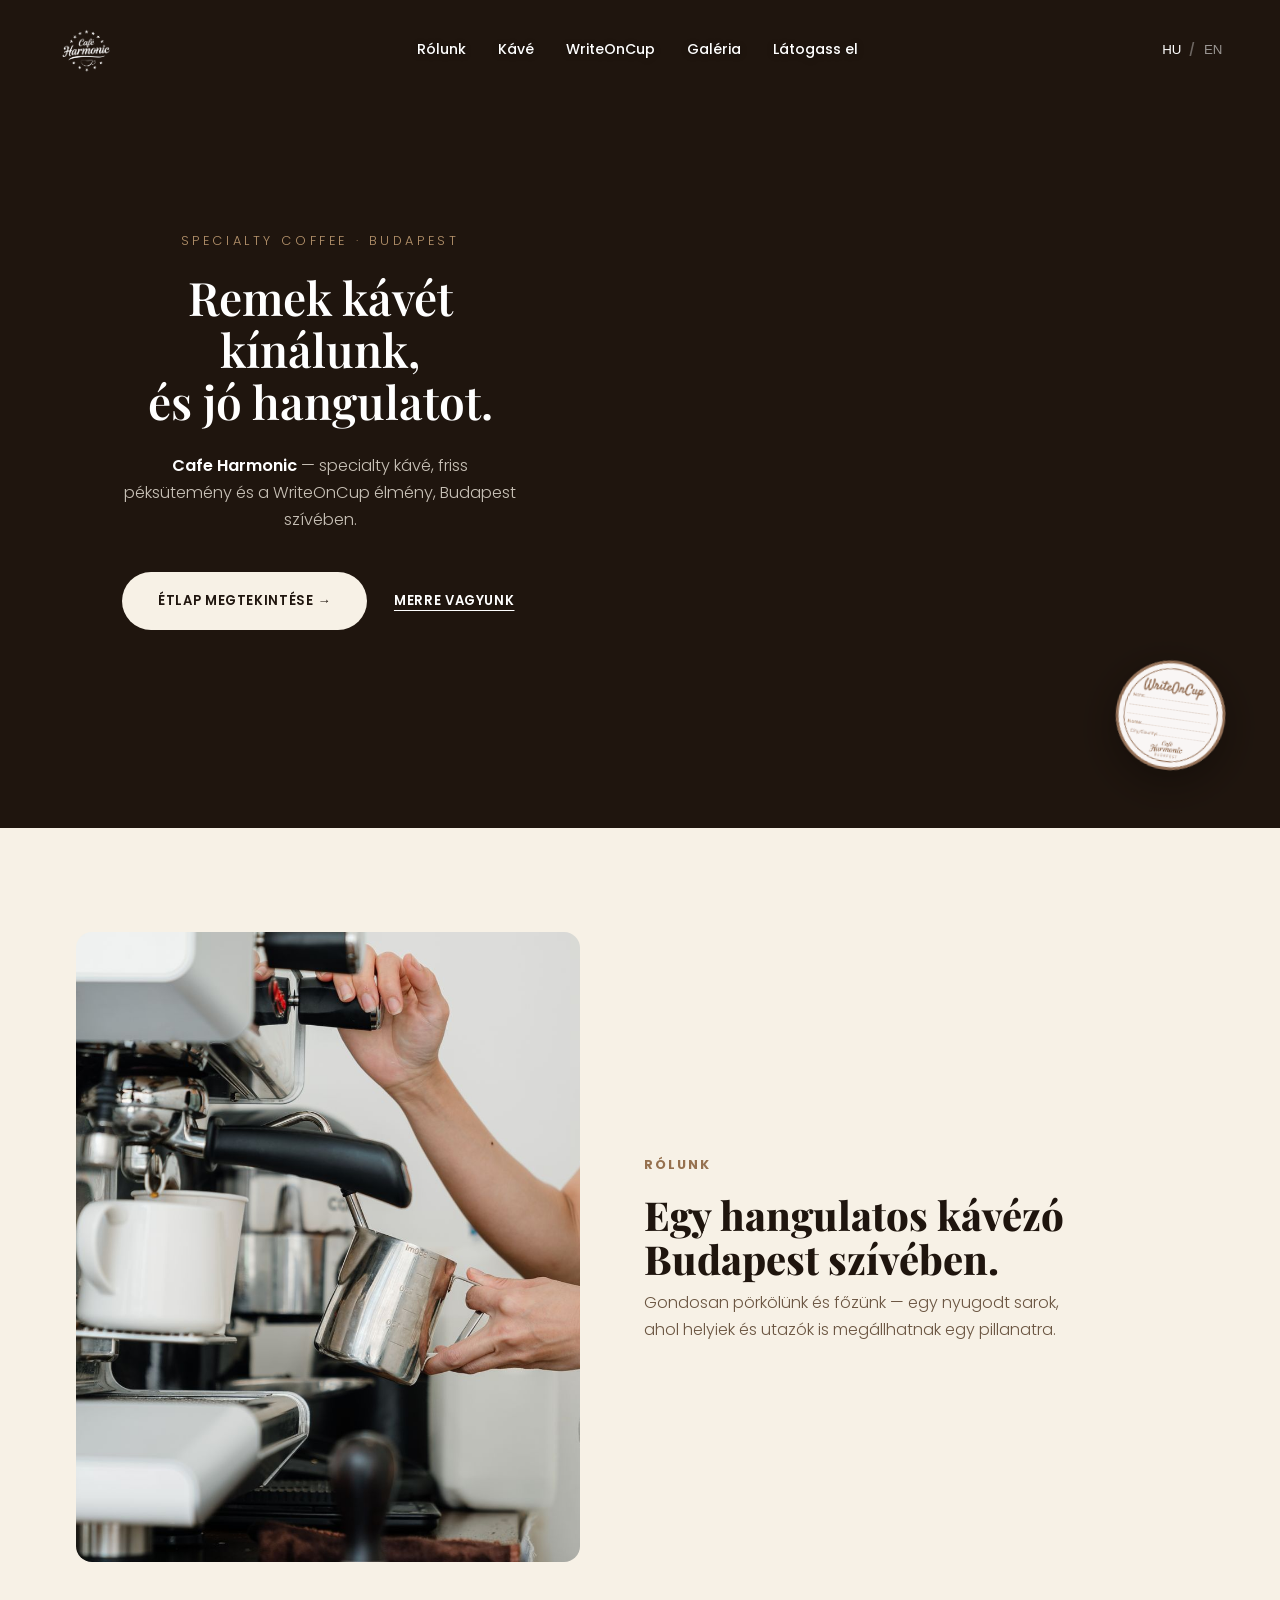
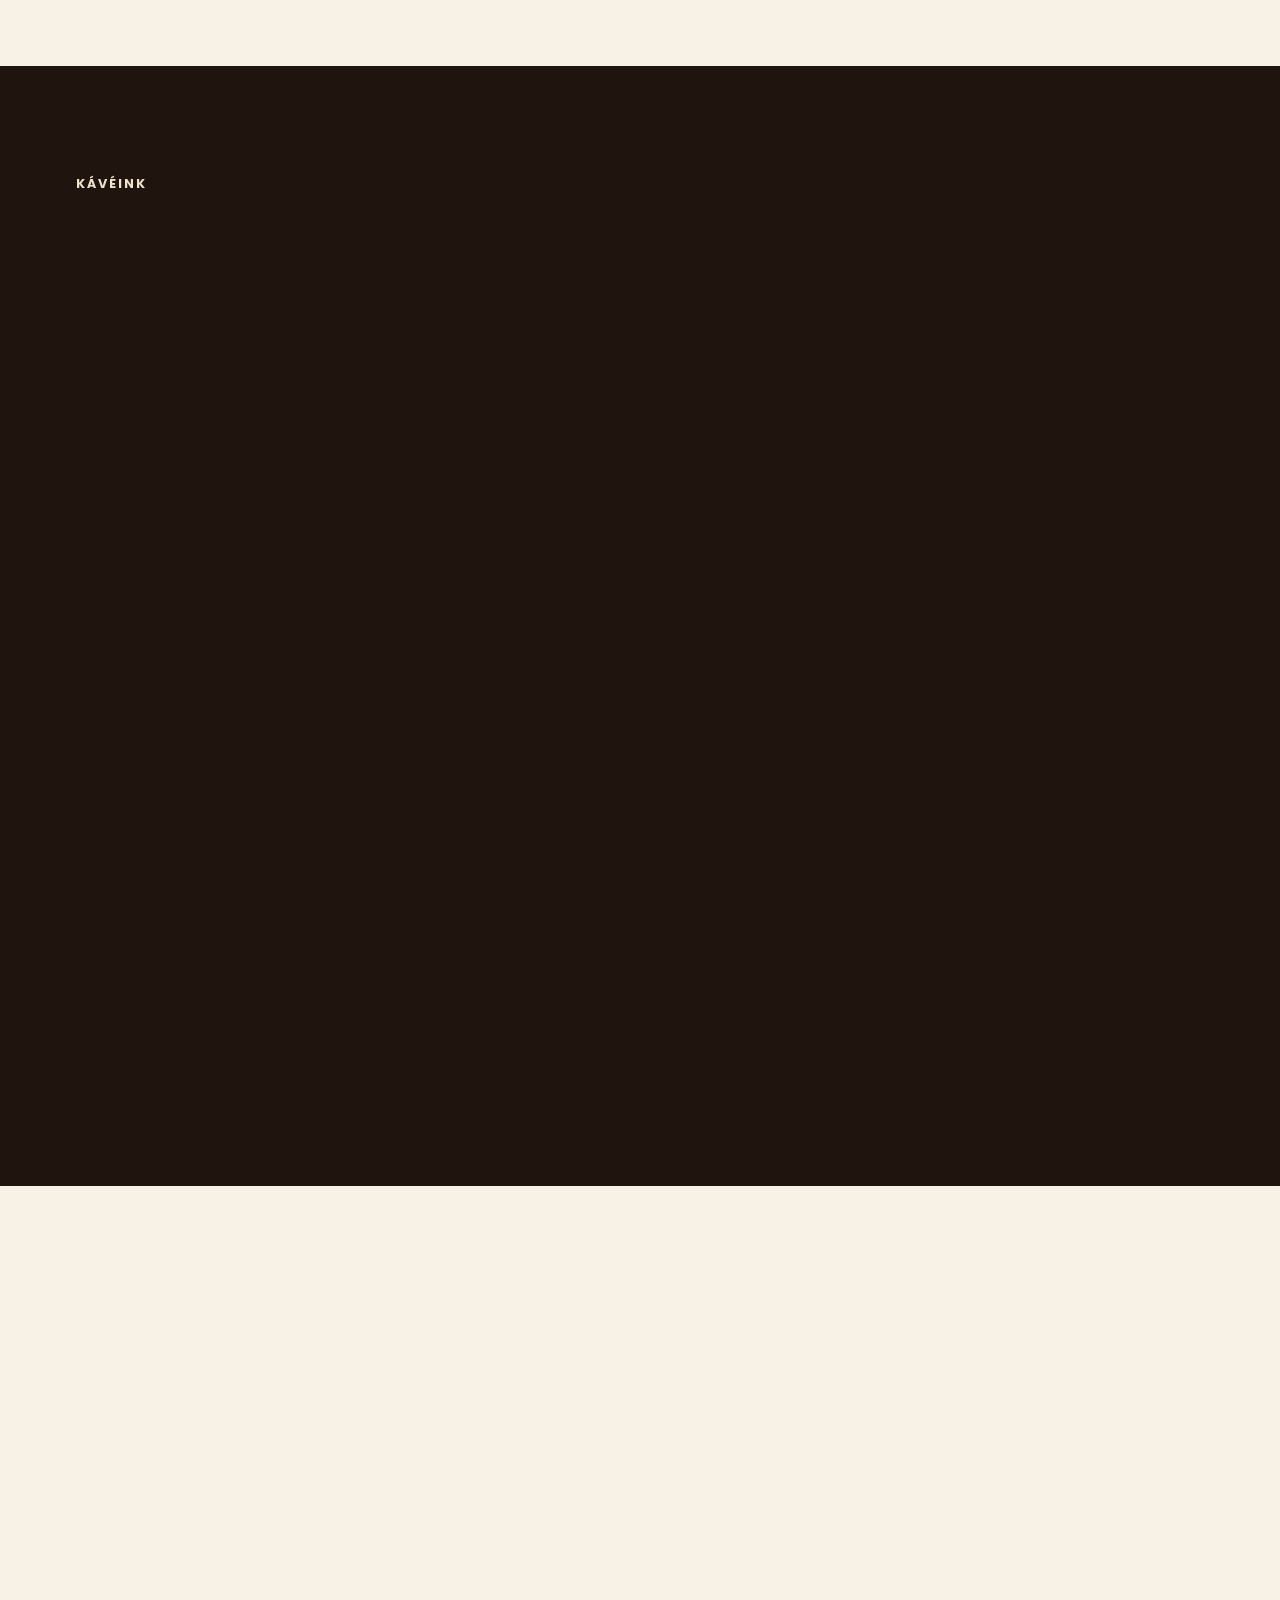
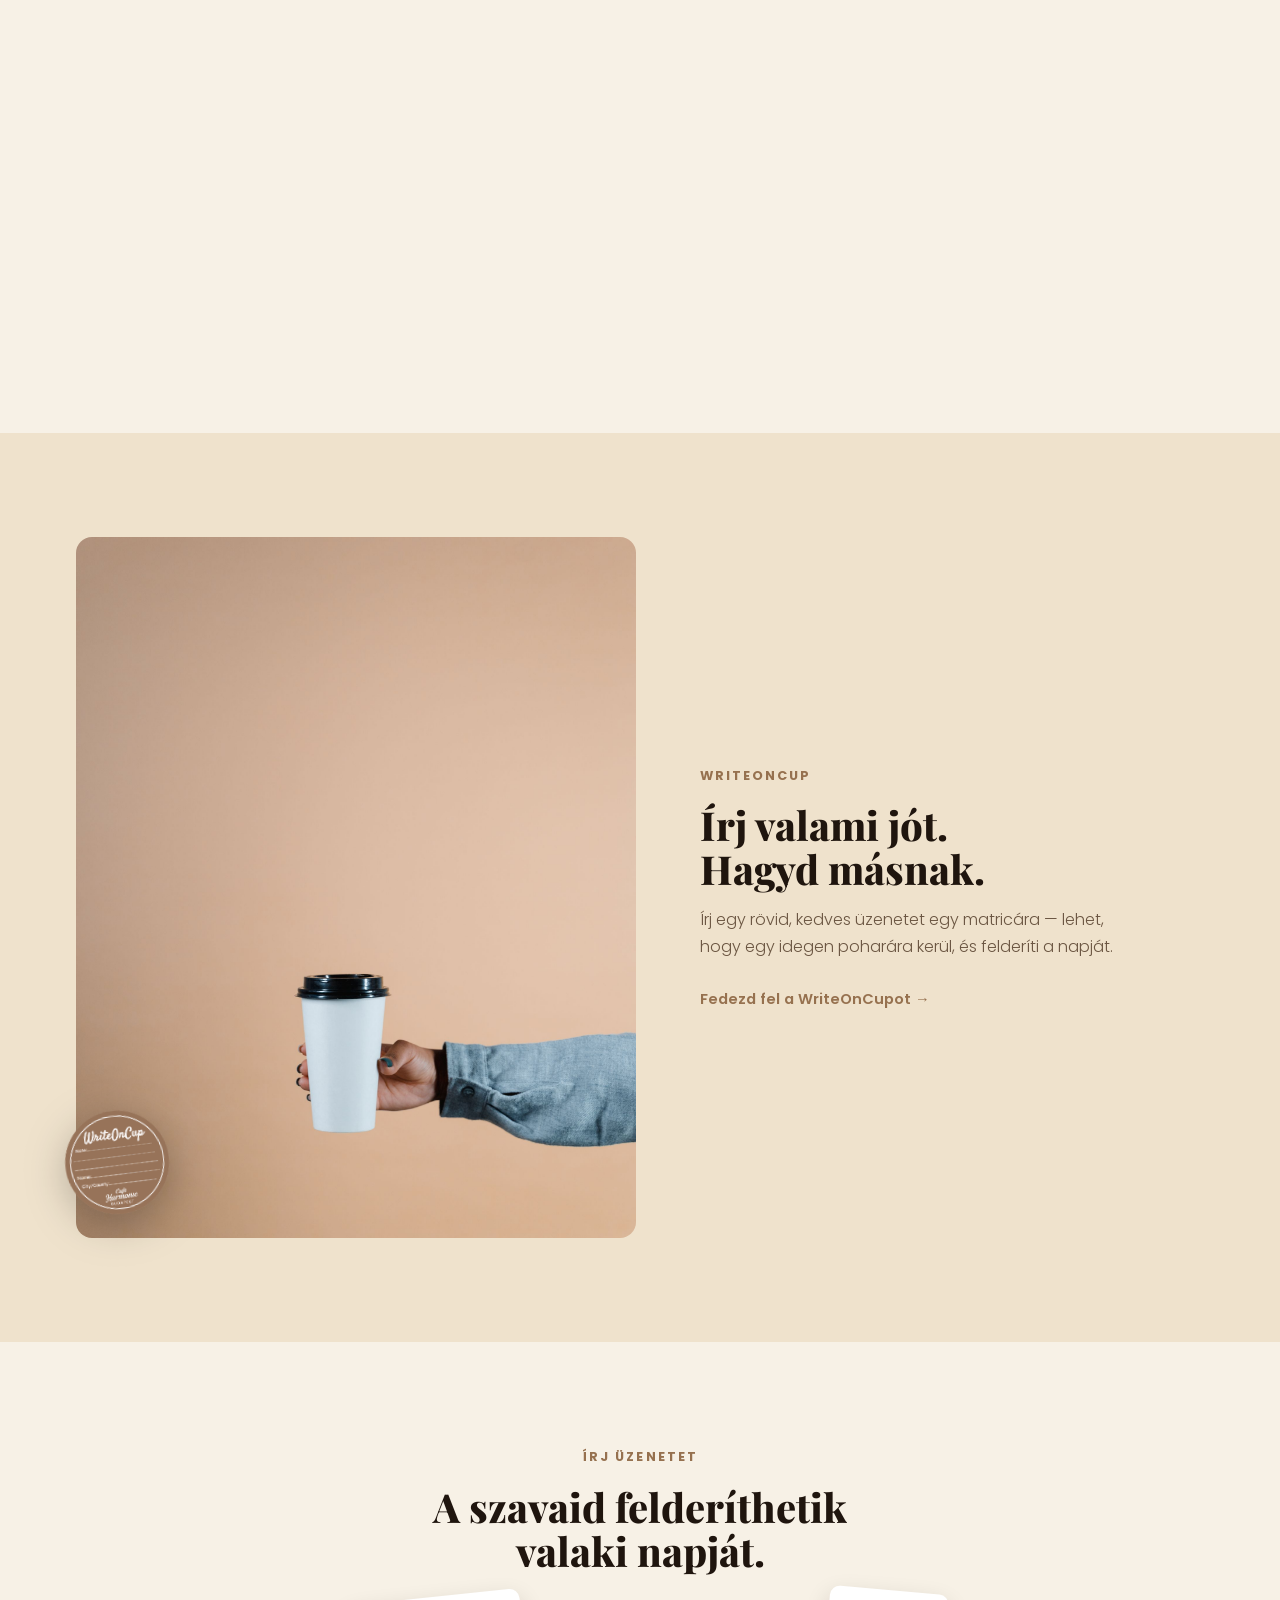
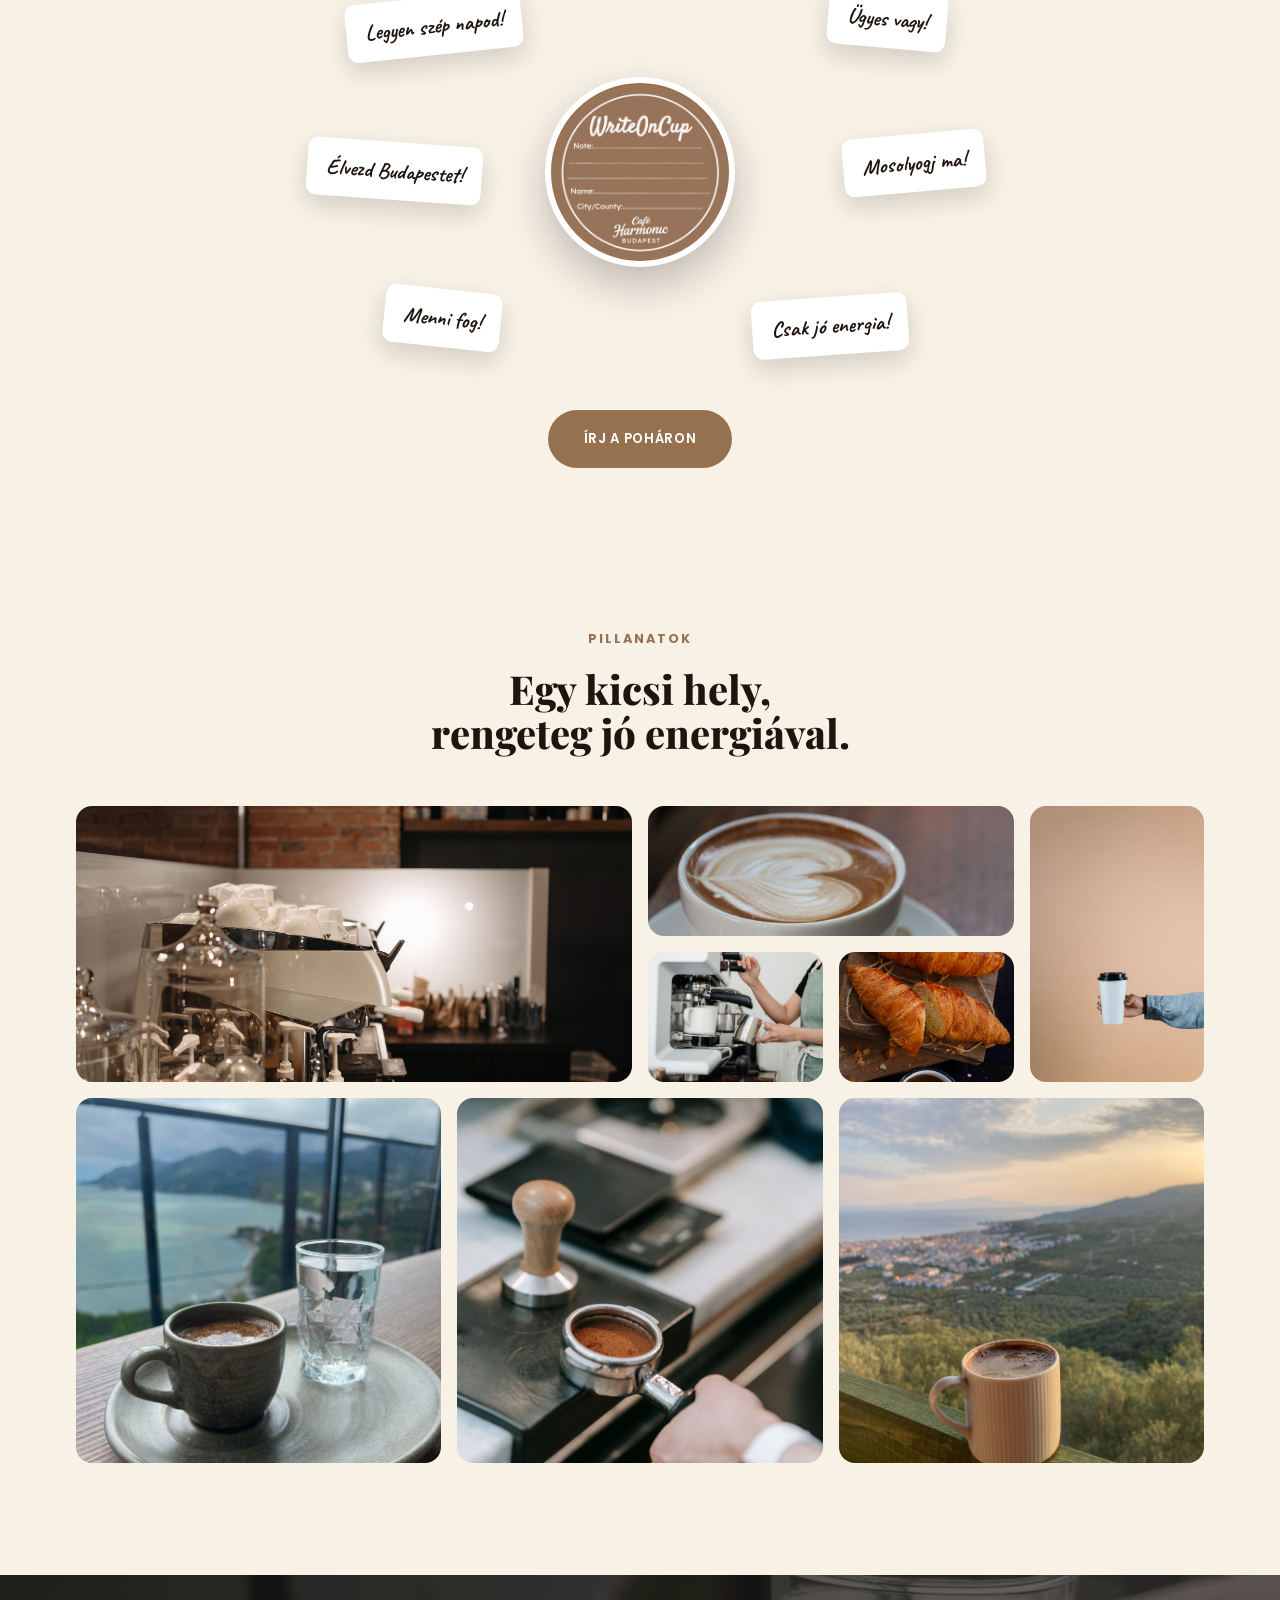
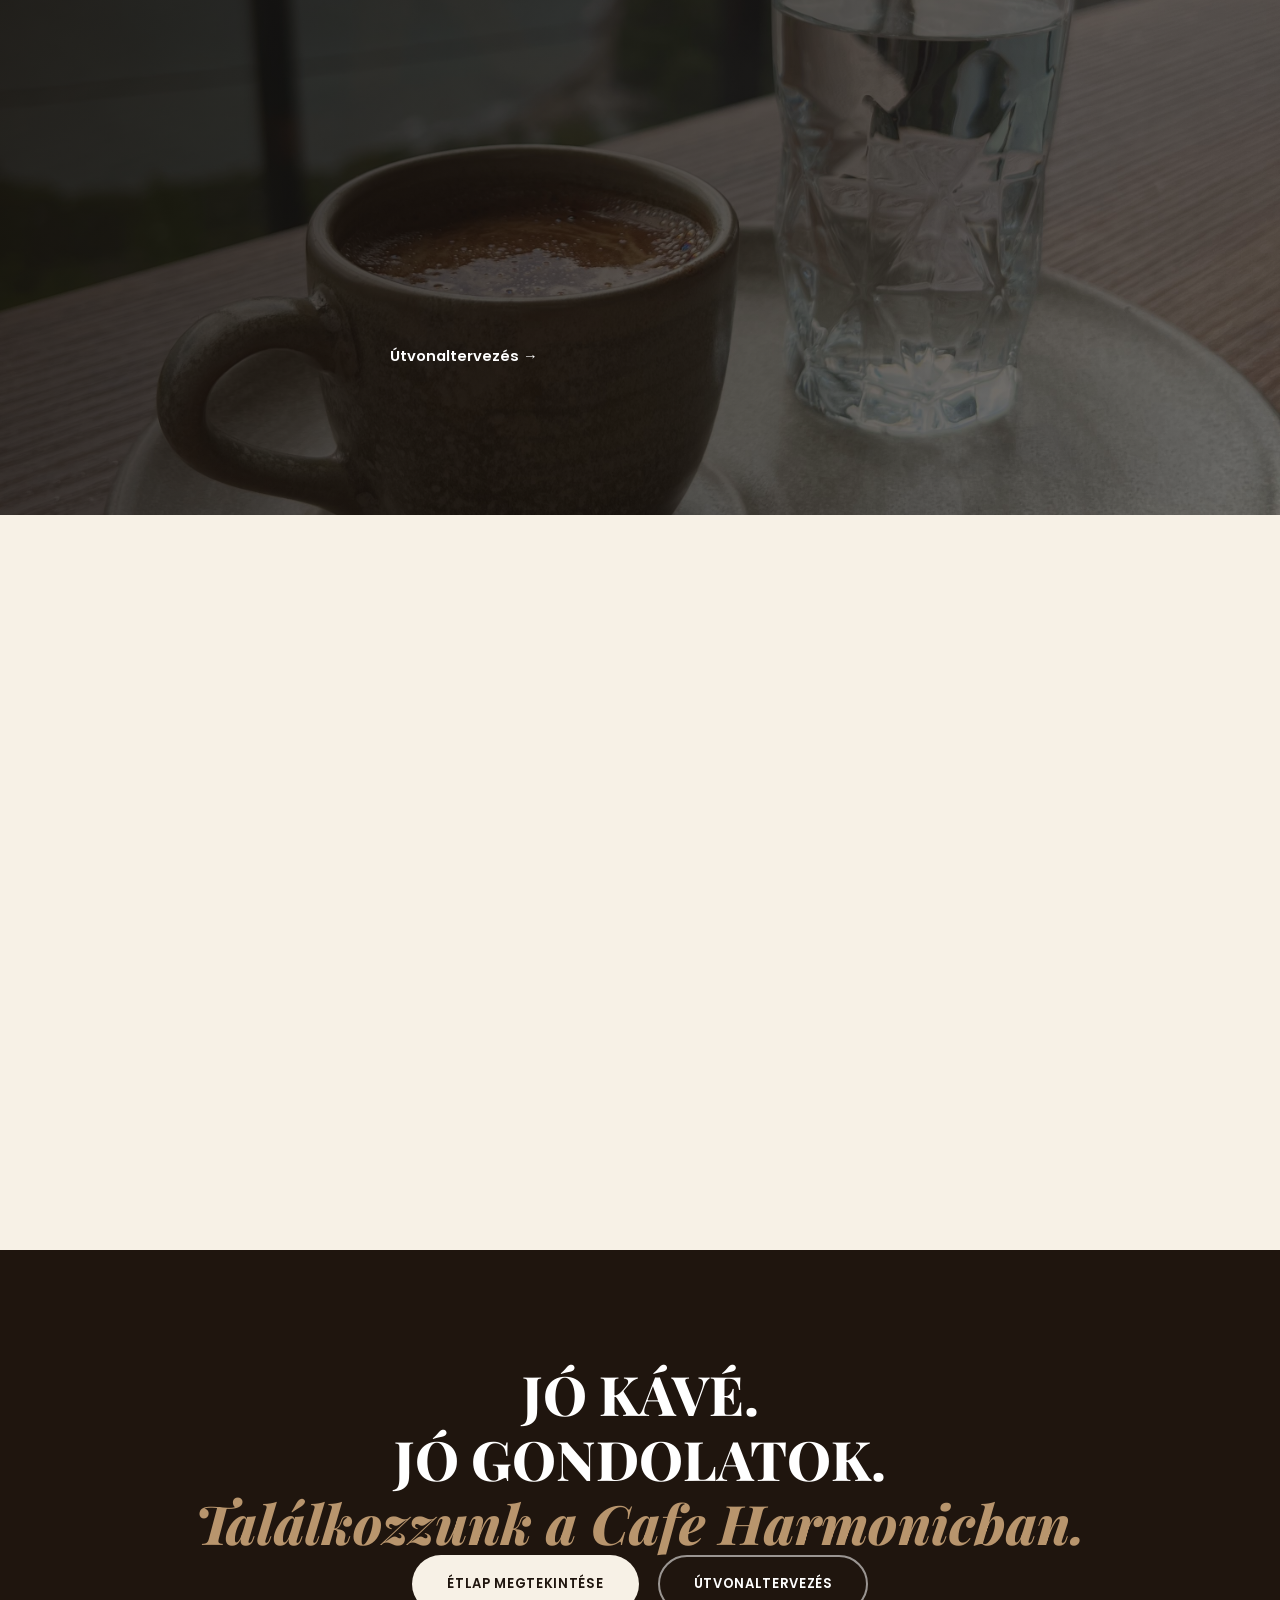
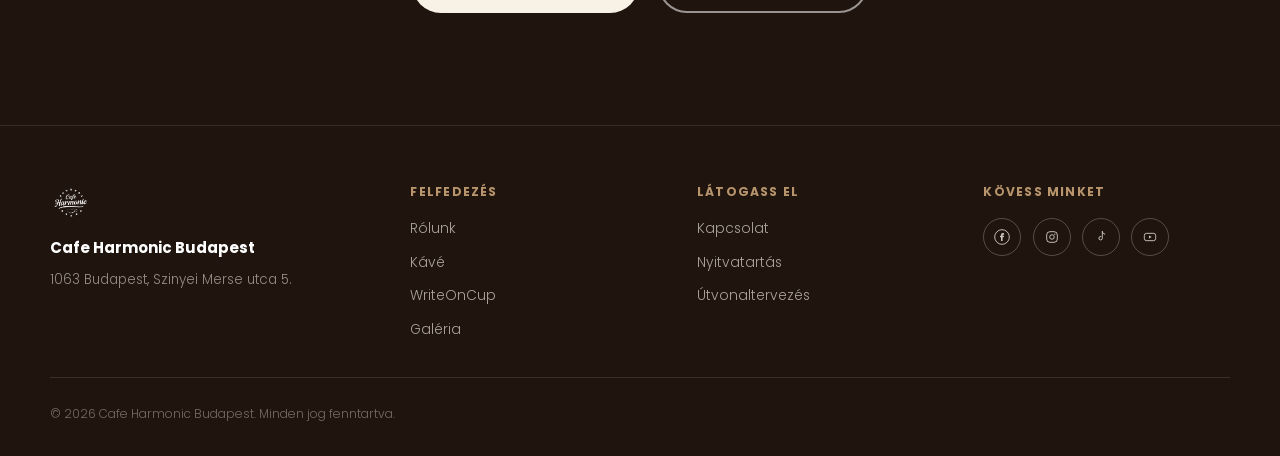
==== commit a09f5002: "v20: valos adatok - Szinyei Merse utca 5. cim, 12 kave ara + novenyi tej megjegyzes, Facebook link C" ====
--- a/index.html
+++ b/index.html
@@ -116,18 +116,22 @@
         <span class="t-en" hidden>Our coffee,<br>your choice.</span>
       </h2>
       <div class="menu-list">
-        <div class="menu-row" data-reveal><span class="m-name">Espresso</span><span class="m-price">950 Ft</span></div>
-        <div class="menu-row" data-reveal><span class="m-name">Ristretto</span><span class="m-price">950 Ft</span></div>
-        <div class="menu-row" data-reveal><span class="m-name">Cappuccino</span><span class="m-price">1 150 Ft</span></div>
-        <div class="menu-row" data-reveal><span class="m-name">Americano</span><span class="m-price">1 100 Ft</span></div>
-        <div class="menu-row" data-reveal><span class="m-name">Latte Macchiato</span><span class="m-price">1 250 Ft</span></div>
-        <div class="menu-row" data-reveal><span class="m-name">Caffè Latte</span><span class="m-price">1 200 Ft</span></div>
-        <div class="menu-row" data-reveal><span class="m-name">Cortado</span><span class="m-price">1 050 Ft</span></div>
-        <div class="menu-row" data-reveal><span class="m-name">Flat White</span><span class="m-price">1 250 Ft</span></div>
+        <div class="menu-row" data-reveal><span class="m-name">Espresso</span><span class="m-price">750 Ft</span></div>
+        <div class="menu-row" data-reveal><span class="m-name">Ristretto</span><span class="m-price">750 Ft</span></div>
+        <div class="menu-row" data-reveal><span class="m-name">Doppio</span><span class="m-price">1 100 Ft</span></div>
+        <div class="menu-row" data-reveal><span class="m-name">Lungo</span><span class="m-price">900 Ft</span></div>
+        <div class="menu-row" data-reveal><span class="m-name">Americano</span><span class="m-price">1 000 Ft</span></div>
+        <div class="menu-row" data-reveal><span class="m-name">Espresso Macchiato</span><span class="m-price">1 000 Ft</span></div>
+        <div class="menu-row" data-reveal><span class="m-name">Cappuccino</span><span class="m-price">1 200 Ft</span></div>
+        <div class="menu-row" data-reveal><span class="m-name">Cortado</span><span class="m-price">1 000 Ft</span></div>
+        <div class="menu-row" data-reveal><span class="m-name">Café Latte</span><span class="m-price">1 400 Ft</span></div>
+        <div class="menu-row" data-reveal><span class="m-name">Latte Macchiato</span><span class="m-price">1 400 Ft</span></div>
+        <div class="menu-row" data-reveal><span class="m-name">Flat White</span><span class="m-price">1 500 Ft</span></div>
+        <div class="menu-row" data-reveal><span class="m-name">Matcha</span><span class="m-price">1 500 Ft</span></div>
       </div>
       <p class="menu-note" data-reveal>
-        <span class="t-hu">Az árak tájékoztató jellegűek.</span>
-        <span class="t-en" hidden>Prices are indicative.</span>
+        <span class="t-hu">Minden tejes kávénk kérhető növényi tejjel is, felár nélkül!</span>
+        <span class="t-en" hidden>All milk coffees are available with plant-based milk at no extra charge!</span>
       </p>
     </div>
     <div class="coffee-media" data-reveal>
@@ -277,7 +281,7 @@
       <span class="t-hu">Könnyen megtalálható, könnyen megszerethető — pár lépésre a város ismert pontjaitól.</span>
       <span class="t-en" hidden>Easy to find, easy to love — just a short walk from the city's best-known corners.</span>
     </p>
-    <a class="link-arrow link-arrow-light" href="https://www.google.com/maps/search/?api=1&query=F%C5%91+utca+12.%2C+1052+Budapest" target="_blank" rel="noopener">
+    <a class="link-arrow link-arrow-light" href="https://www.google.com/maps/search/?api=1&query=Szinyei+Merse+utca+5.%2C+1063+Budapest" target="_blank" rel="noopener">
       <span class="t-hu">Útvonaltervezés →</span><span class="t-en" hidden>Get Directions →</span>
     </a>
   </div>
@@ -308,8 +312,8 @@
         <span class="contact-label">
           <span class="t-hu">Cím</span><span class="t-en" hidden>Location</span>
         </span>
-        <p class="contact-address">Fő utca 12., 1052 Budapest</p>
-        <a class="link-arrow" href="https://www.google.com/maps/search/?api=1&query=F%C5%91+utca+12.%2C+1052+Budapest" target="_blank" rel="noopener">
+        <p class="contact-address">1063 Budapest, Szinyei Merse utca 5.</p>
+        <a class="link-arrow" href="https://www.google.com/maps/search/?api=1&query=Szinyei+Merse+utca+5.%2C+1063+Budapest" target="_blank" rel="noopener">
           <span class="t-hu">Útvonaltervezés →</span><span class="t-en" hidden>Get Directions →</span>
         </a>
       </div>
@@ -318,7 +322,7 @@
           <span class="t-hu">Közösségi média</span><span class="t-en" hidden>Social</span>
         </span>
         <div class="social-row">
-          <a href="#" target="_blank" rel="noopener" aria-label="Facebook"><svg viewBox="0 0 24 24" fill="none"><circle cx="12" cy="12" r="11" stroke="currentColor" stroke-width="1.4"/><path d="M13.5 8.5h1.5V6h-1.7c-1.7 0-2.8 1.1-2.8 2.9V10H9v2.4h1.5V18h2.4v-5.6H14.6L15 10h-2.1V9c0-.4.2-.5.6-.5Z" fill="currentColor"/></svg></a>
+          <a href="https://www.facebook.com/profile.php?id=61594132267989" target="_blank" rel="noopener" aria-label="Facebook"><svg viewBox="0 0 24 24" fill="none"><circle cx="12" cy="12" r="11" stroke="currentColor" stroke-width="1.4"/><path d="M13.5 8.5h1.5V6h-1.7c-1.7 0-2.8 1.1-2.8 2.9V10H9v2.4h1.5V18h2.4v-5.6H14.6L15 10h-2.1V9c0-.4.2-.5.6-.5Z" fill="currentColor"/></svg></a>
           <a href="#" target="_blank" rel="noopener" aria-label="Instagram"><svg viewBox="0 0 24 24" fill="none"><rect x="4" y="4" width="16" height="16" rx="5" stroke="currentColor" stroke-width="1.4"/><circle cx="12" cy="12" r="3.4" stroke="currentColor" stroke-width="1.4"/><circle cx="16.2" cy="7.8" r="1" fill="currentColor"/></svg></a>
           <a href="#" target="_blank" rel="noopener" aria-label="TikTok"><svg viewBox="0 0 24 24" fill="none"><path d="M14 4v9.8a2.6 2.6 0 1 1-2.2-2.57" stroke="currentColor" stroke-width="1.4" stroke-linecap="round"/><path d="M14 4c.3 2 1.8 3.5 3.7 3.7" stroke="currentColor" stroke-width="1.4" stroke-linecap="round"/></svg></a>
           <a href="#" target="_blank" rel="noopener" aria-label="YouTube"><svg viewBox="0 0 24 24" fill="none"><rect x="3.5" y="6.5" width="17" height="11" rx="3.2" stroke="currentColor" stroke-width="1.4"/><path d="M10.5 9.7v4.6l4-2.3-4-2.3Z" fill="currentColor"/></svg></a>
@@ -327,7 +331,7 @@
     </div>
     <div class="contact-map" data-reveal>
       <iframe
-        src="https://www.google.com/maps?q=F%C5%91%20utca%2012%2C%201052%20Budapest&output=embed"
+        src="https://www.google.com/maps?q=Szinyei%20Merse%20utca%205.%2C%201063%20Budapest&output=embed"
         loading="lazy"
         referrerpolicy="no-referrer-when-downgrade"
         title="Cafe Harmonic Budapest — térkép"></iframe>
@@ -345,7 +349,7 @@
     <a href="#menu" class="btn btn-primary">
       <span class="t-hu">Étlap megtekintése</span><span class="t-en" hidden>View Menu</span>
     </a>
-    <a href="https://www.google.com/maps/search/?api=1&query=F%C5%91+utca+12.%2C+1052+Budapest" target="_blank" rel="noopener" class="btn btn-outline">
+    <a href="https://www.google.com/maps/search/?api=1&query=Szinyei+Merse+utca+5.%2C+1063+Budapest" target="_blank" rel="noopener" class="btn btn-outline">
       <span class="t-hu">Útvonaltervezés</span><span class="t-en" hidden>Get Directions</span>
     </a>
   </div>
@@ -357,7 +361,7 @@
     <div class="footer-brand">
       <img src="logo/cafe-harmony-09.png" alt="Cafe Harmonic Budapest" class="footer-logo">
       <strong>Cafe Harmonic Budapest</strong>
-      <span>Fő utca 12., 1052 Budapest</span>
+      <span>1063 Budapest, Szinyei Merse utca 5.</span>
     </div>
     <div class="footer-col">
       <span class="footer-col-title">
@@ -374,14 +378,14 @@
       </span>
       <a href="#contact"><span class="t-hu">Kapcsolat</span><span class="t-en" hidden>Contact</span></a>
       <a href="#contact"><span class="t-hu">Nyitvatartás</span><span class="t-en" hidden>Opening Hours</span></a>
-      <a href="https://www.google.com/maps/search/?api=1&query=F%C5%91+utca+12.%2C+1052+Budapest" target="_blank" rel="noopener"><span class="t-hu">Útvonaltervezés</span><span class="t-en" hidden>Get Directions</span></a>
+      <a href="https://www.google.com/maps/search/?api=1&query=Szinyei+Merse+utca+5.%2C+1063+Budapest" target="_blank" rel="noopener"><span class="t-hu">Útvonaltervezés</span><span class="t-en" hidden>Get Directions</span></a>
     </div>
     <div class="footer-col footer-social-col">
       <span class="footer-col-title">
         <span class="t-hu">Kövess minket</span><span class="t-en" hidden>Follow</span>
       </span>
       <div class="footer-social">
-        <a href="#" target="_blank" rel="noopener" aria-label="Facebook"><svg viewBox="0 0 24 24" fill="none"><circle cx="12" cy="12" r="11" stroke="currentColor" stroke-width="1.4"/><path d="M13.5 8.5h1.5V6h-1.7c-1.7 0-2.8 1.1-2.8 2.9V10H9v2.4h1.5V18h2.4v-5.6H14.6L15 10h-2.1V9c0-.4.2-.5.6-.5Z" fill="currentColor"/></svg></a>
+        <a href="https://www.facebook.com/profile.php?id=61594132267989" target="_blank" rel="noopener" aria-label="Facebook"><svg viewBox="0 0 24 24" fill="none"><circle cx="12" cy="12" r="11" stroke="currentColor" stroke-width="1.4"/><path d="M13.5 8.5h1.5V6h-1.7c-1.7 0-2.8 1.1-2.8 2.9V10H9v2.4h1.5V18h2.4v-5.6H14.6L15 10h-2.1V9c0-.4.2-.5.6-.5Z" fill="currentColor"/></svg></a>
           <a href="#" target="_blank" rel="noopener" aria-label="Instagram"><svg viewBox="0 0 24 24" fill="none"><rect x="4" y="4" width="16" height="16" rx="5" stroke="currentColor" stroke-width="1.4"/><circle cx="12" cy="12" r="3.4" stroke="currentColor" stroke-width="1.4"/><circle cx="16.2" cy="7.8" r="1" fill="currentColor"/></svg></a>
           <a href="#" target="_blank" rel="noopener" aria-label="TikTok"><svg viewBox="0 0 24 24" fill="none"><path d="M14 4v9.8a2.6 2.6 0 1 1-2.2-2.57" stroke="currentColor" stroke-width="1.4" stroke-linecap="round"/><path d="M14 4c.3 2 1.8 3.5 3.7 3.7" stroke="currentColor" stroke-width="1.4" stroke-linecap="round"/></svg></a>
           <a href="#" target="_blank" rel="noopener" aria-label="YouTube"><svg viewBox="0 0 24 24" fill="none"><rect x="3.5" y="6.5" width="17" height="11" rx="3.2" stroke="currentColor" stroke-width="1.4"/><path d="M10.5 9.7v4.6l4-2.3-4-2.3Z" fill="currentColor"/></svg></a>
--- a/style.css
+++ b/style.css
@@ -311,7 +311,7 @@
 .menu-row{ display:flex; align-items: center; justify-content: space-between; padding: .95rem 0; border-bottom: 1px solid rgba(247,241,230,.14); }
 .m-name{ font-family: var(--serif); font-weight: 700; font-size: 1.1rem; color: var(--cream); }
 .m-price{ font-weight: 600; color: var(--coffee-light); font-size: .98rem; }
-.menu-note{ margin-top: 1.4rem; font-size: .78rem; color: rgba(247,241,230,.5); }
+.menu-note{ margin-top: 1.6rem; padding-left: 1rem; border-left: 2px solid var(--coffee-light); font-size: .9rem; line-height: 1.5; color: rgba(247,241,230,.82); }
 
 .coffee-media{ position: relative; display: flex; align-items: flex-end; gap: 1.1rem; }
 .coffee-media-a{ width: 62%; aspect-ratio: 4/5; object-fit: cover; border-radius: var(--radius); }
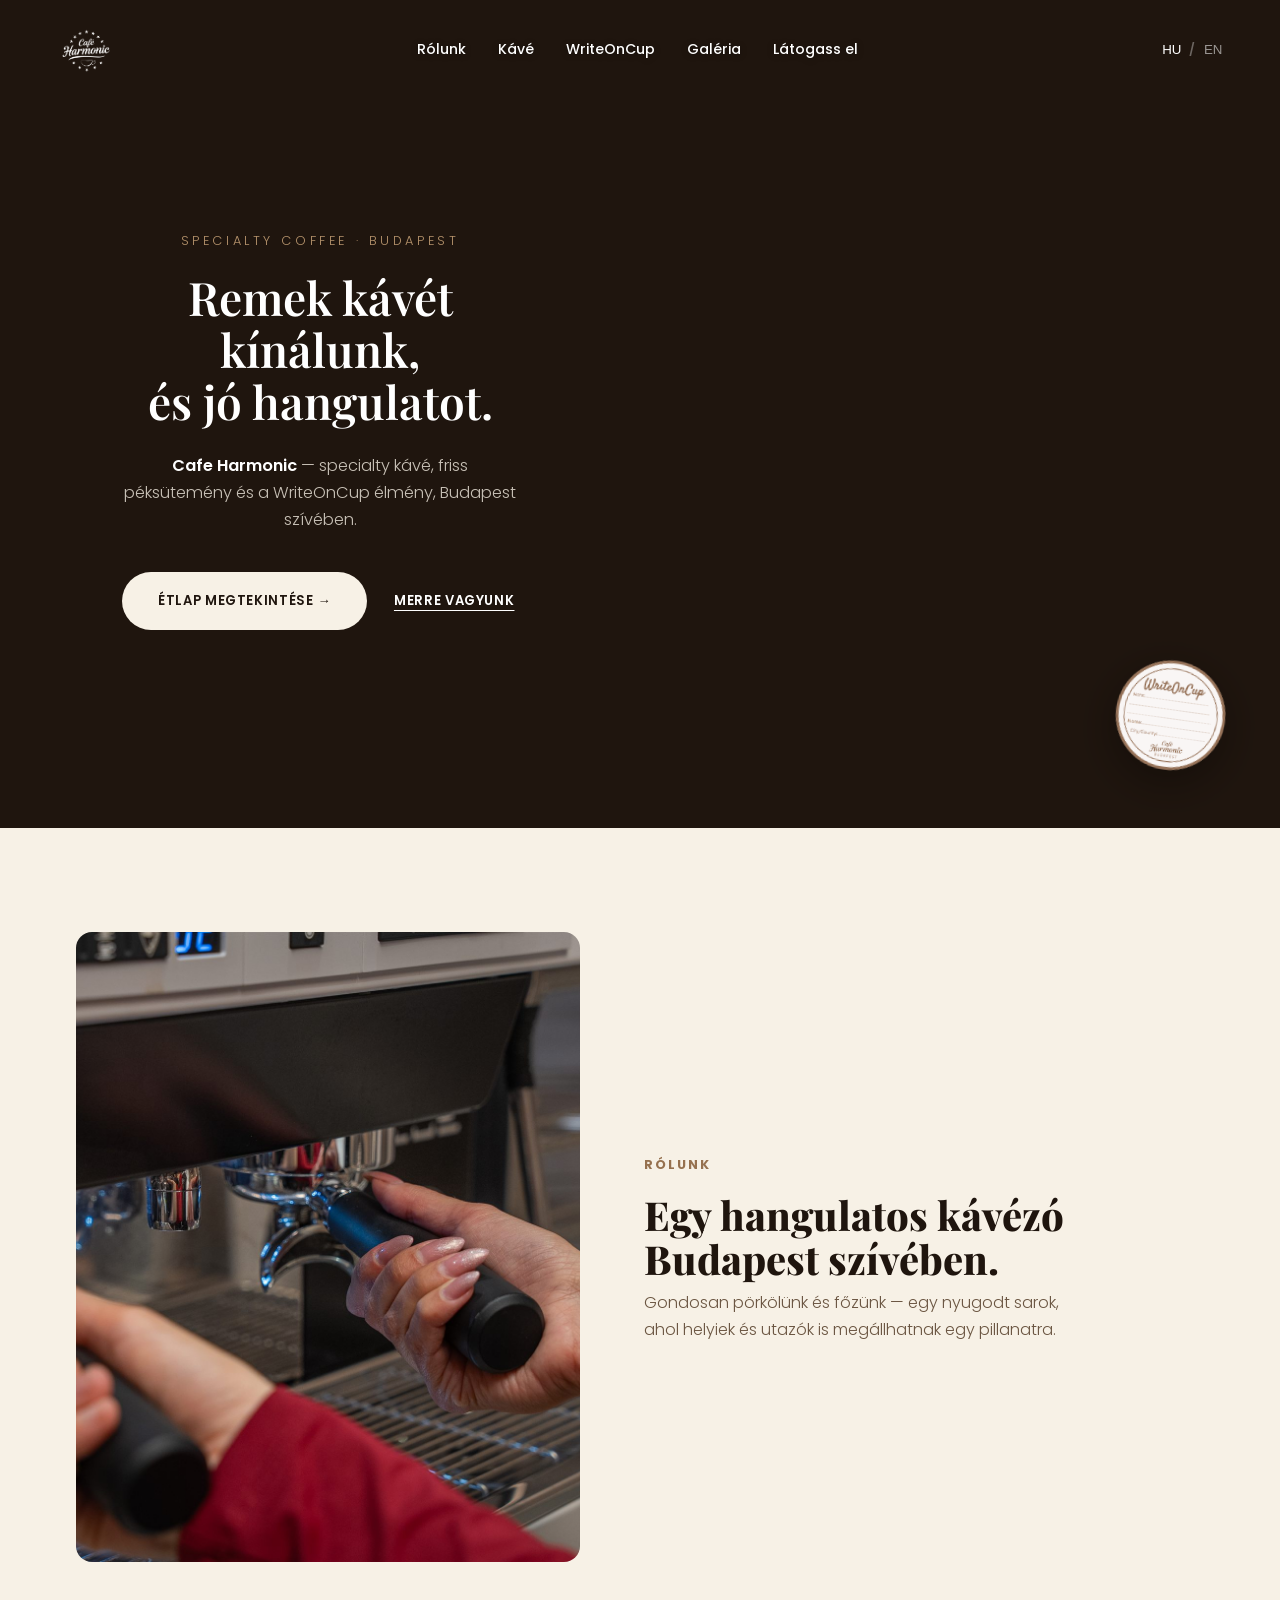
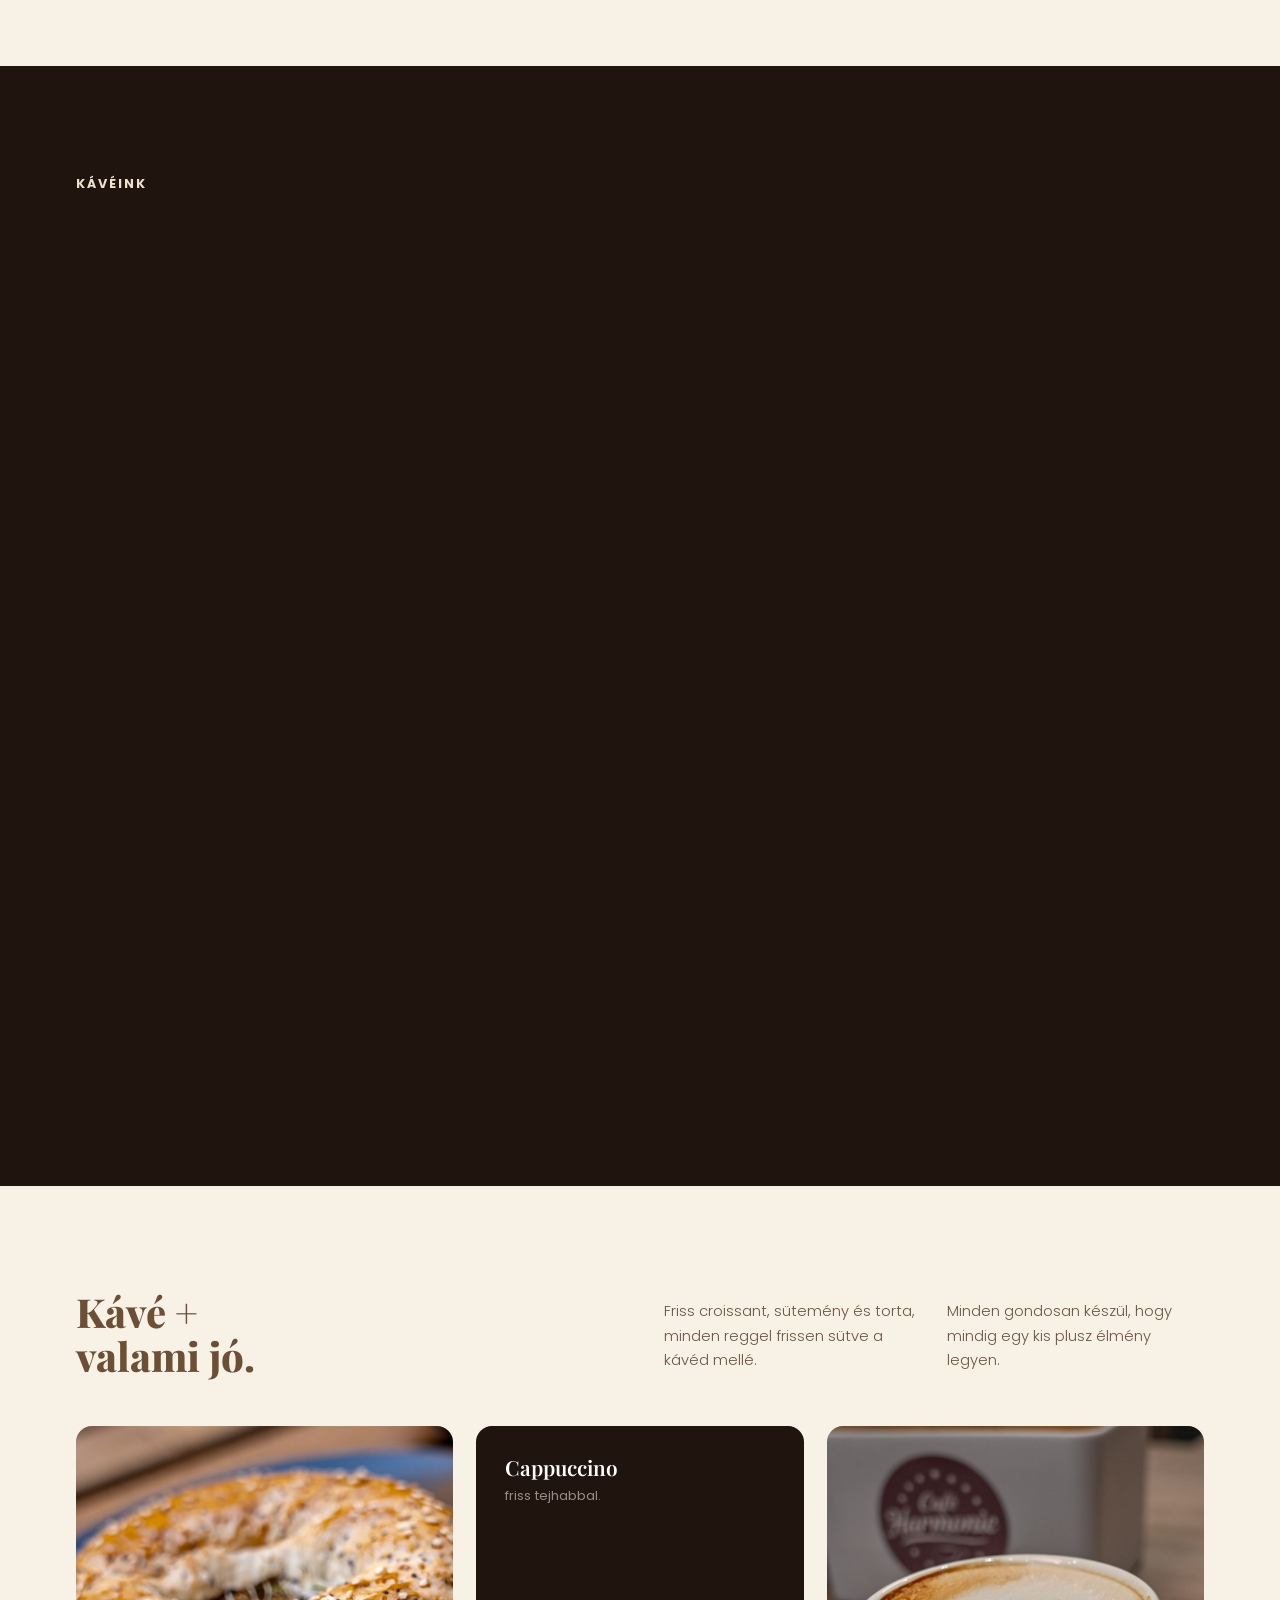
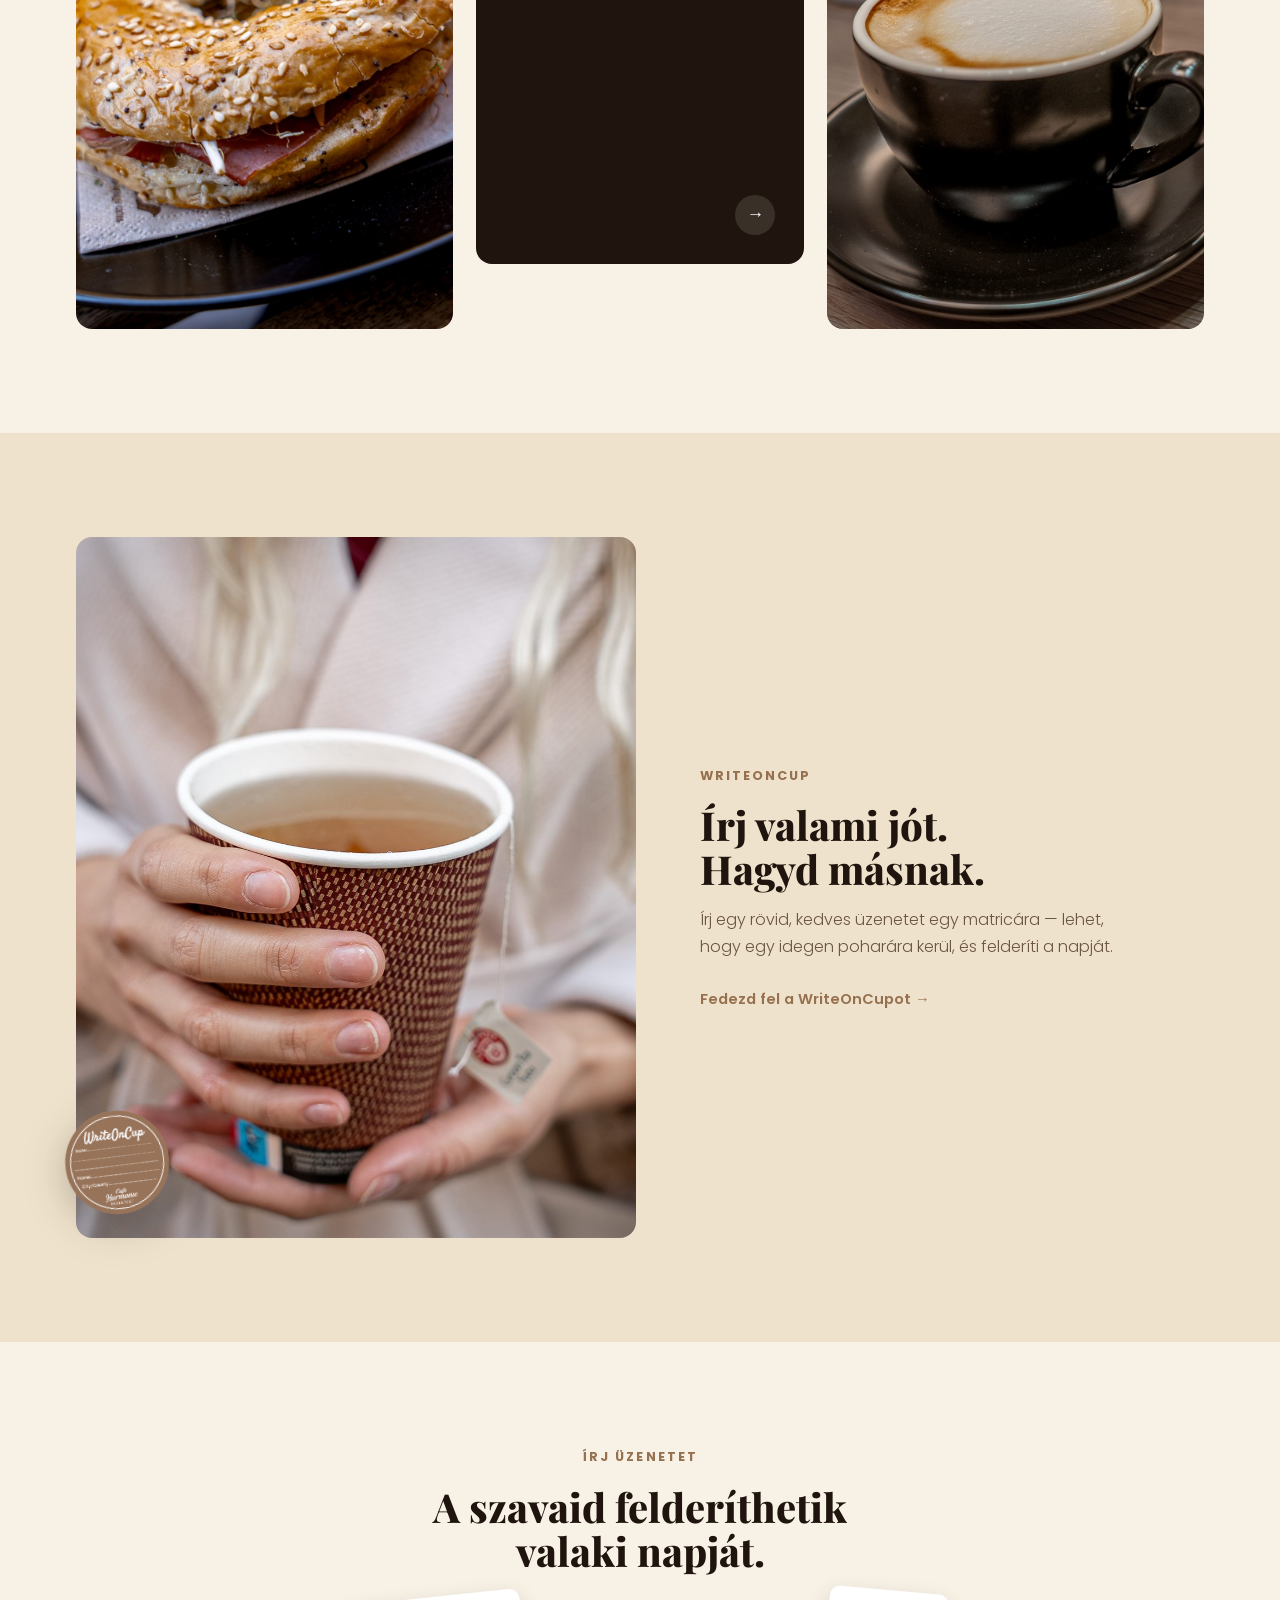
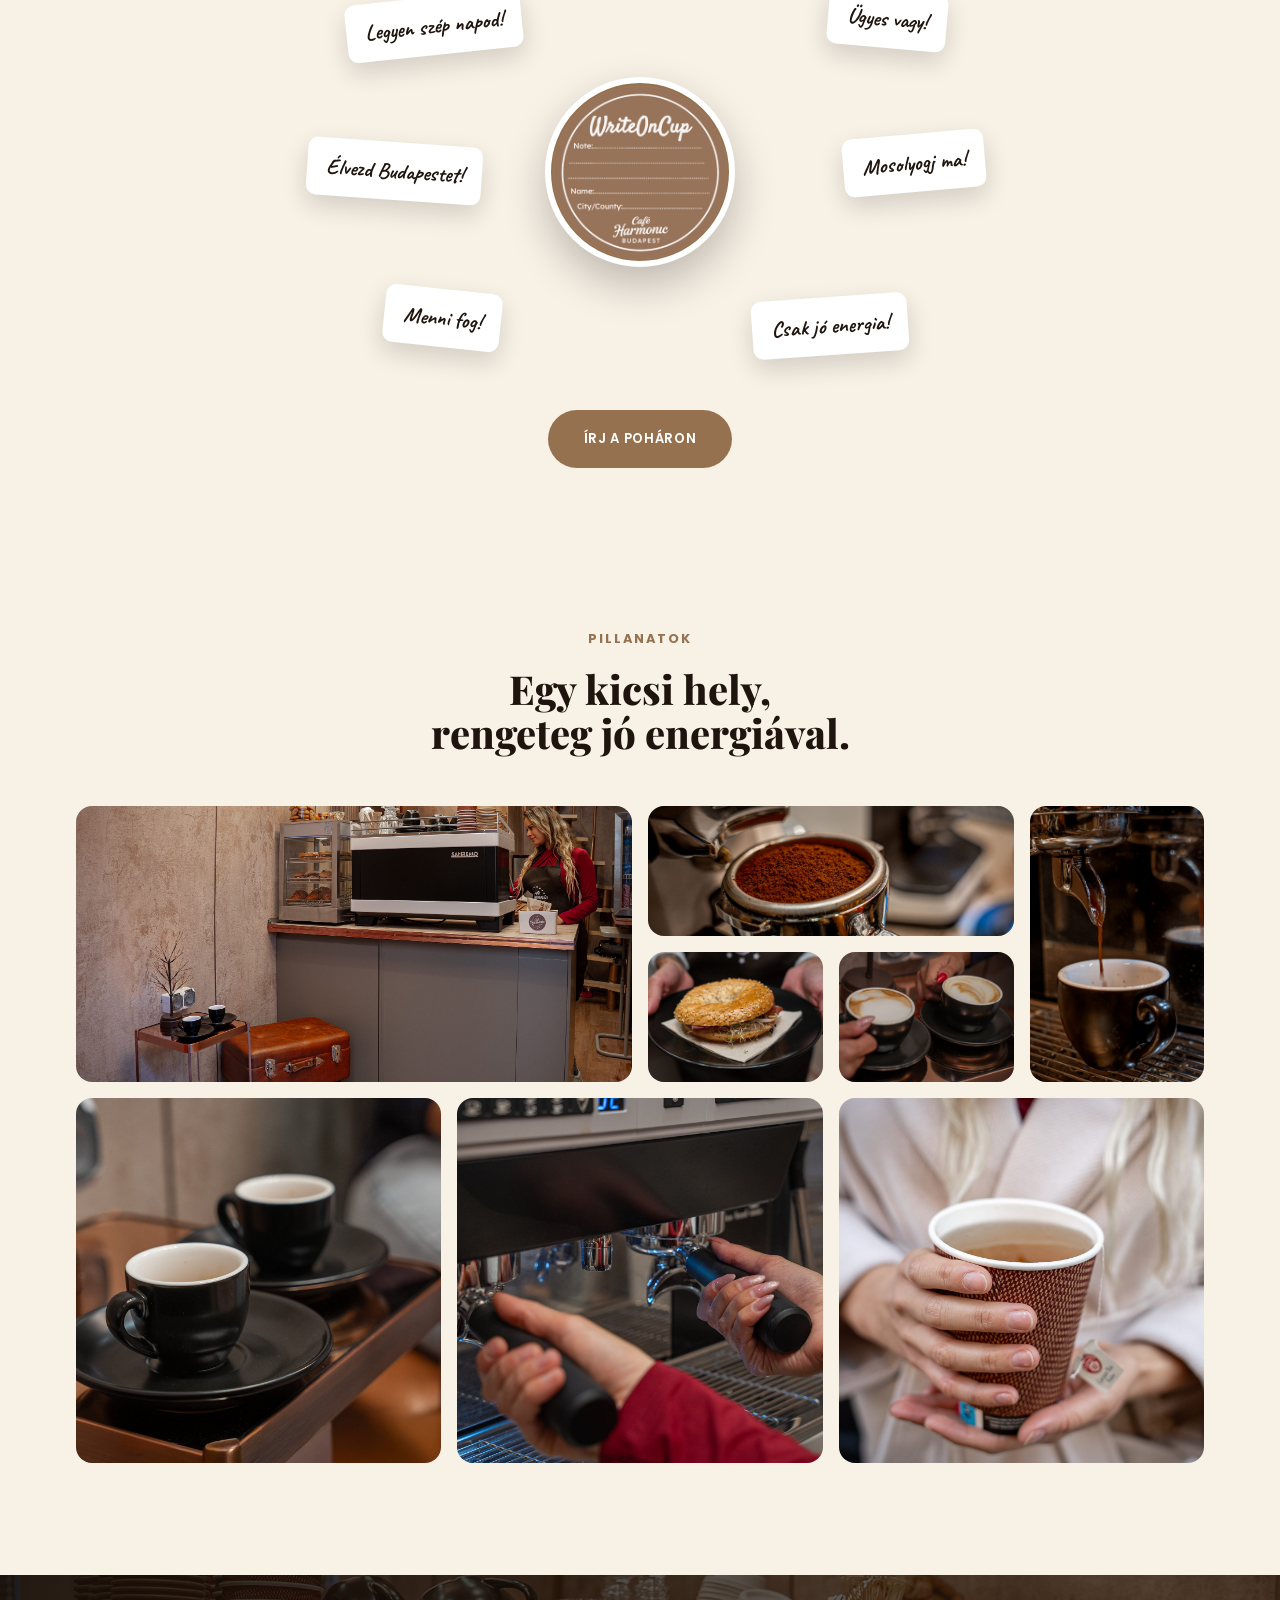
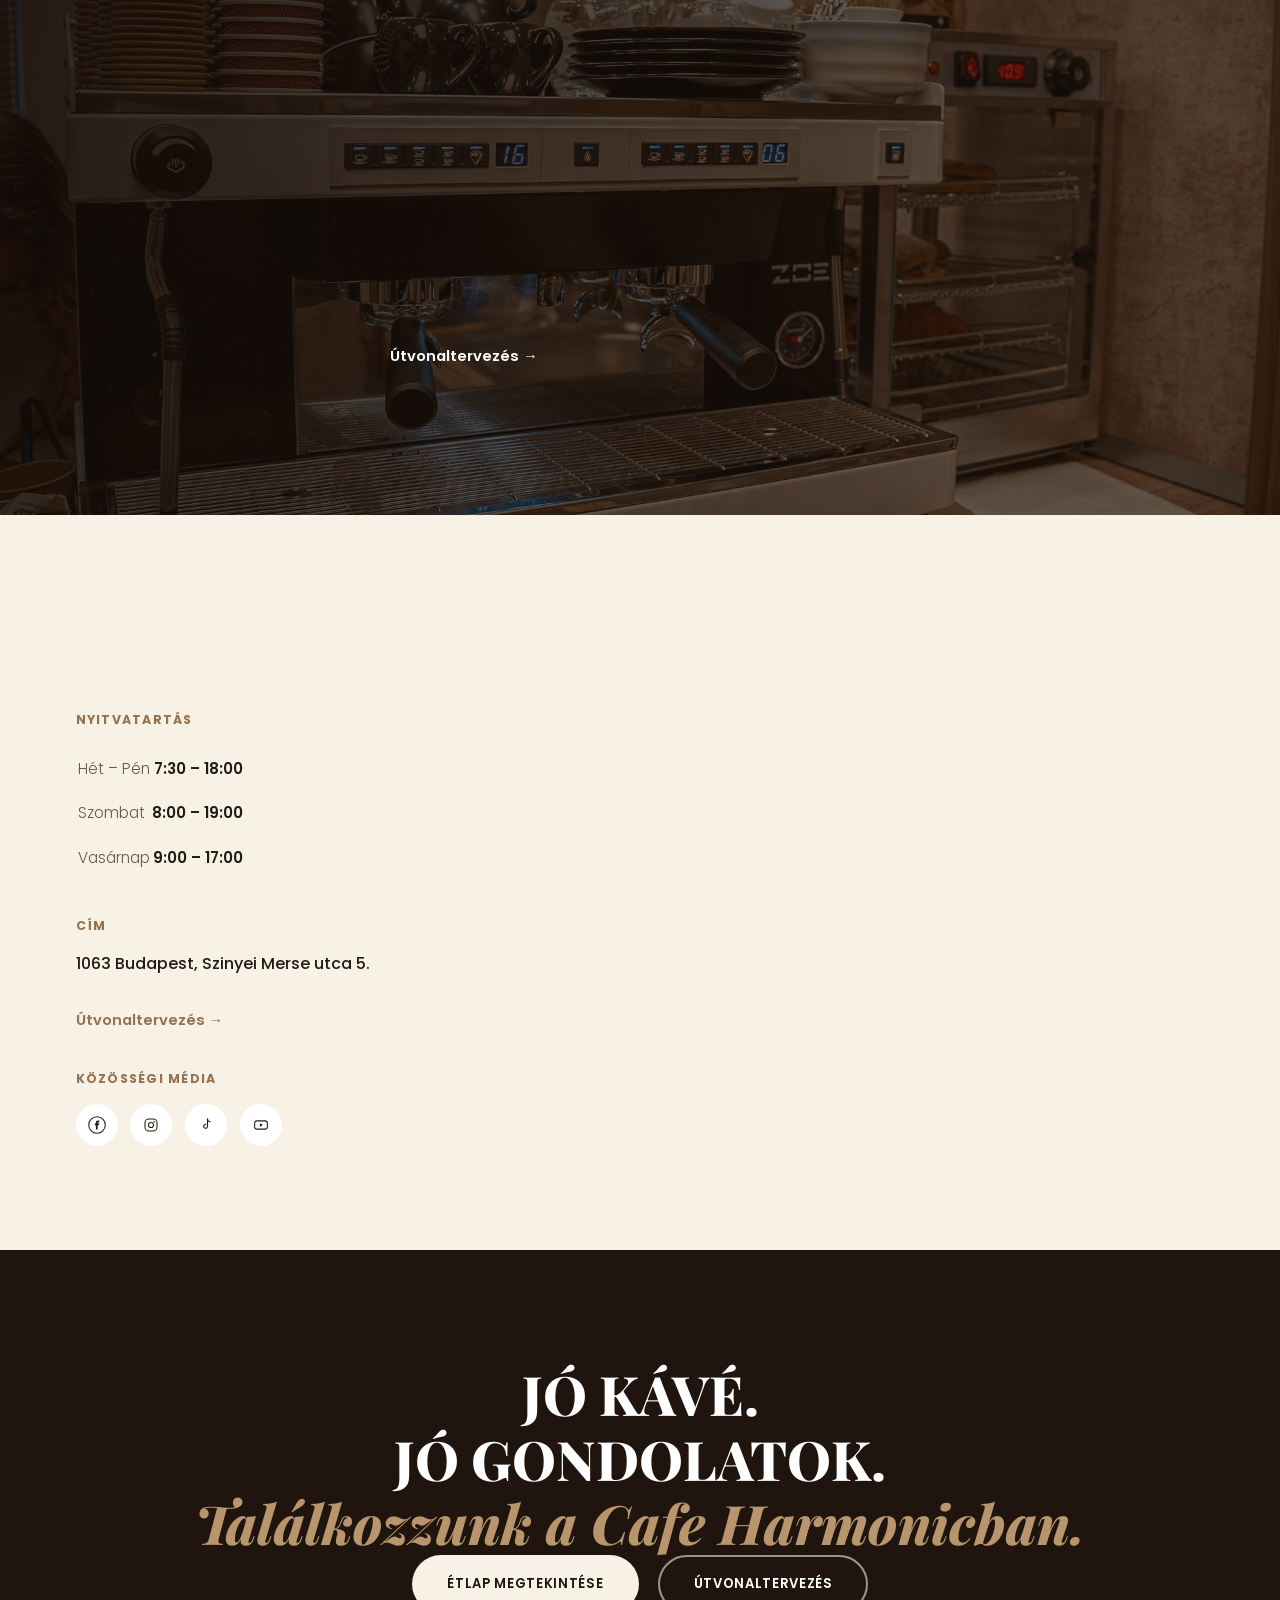
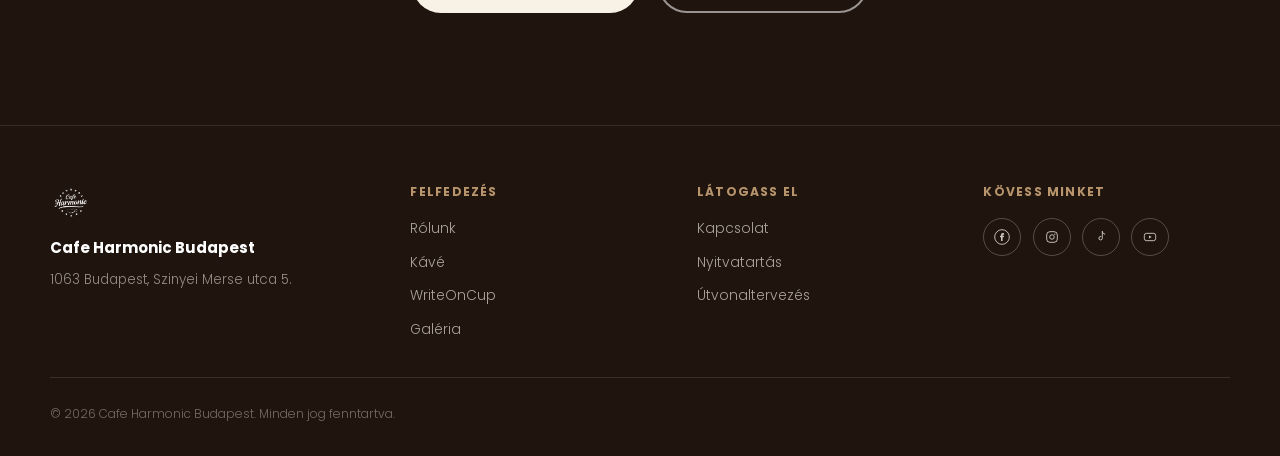
==== commit 42912e54: "v21: valodi cafe fotok a stock kepek helyett (hero, about, kave, food, WriteOnCup, galeria, Budapest" ====
--- a/index.html
+++ b/index.html
@@ -72,9 +72,9 @@
 
   <div class="hero-media">
     <div class="hero-slides">
-      <div class="hero-slide"><img src="képek/pexels-coffee-shop-interior-6612572.jpg" alt="Cafe Harmonic belső tere" loading="eager"></div>
-      <div class="hero-slide"><img src="képek/pexels-gulkiz-tuzen-dagdas-273405070-38065463.jpg" alt="Kávé Budapesten"></div>
-      <div class="hero-slide"><img src="képek/pexels-tugba-587672959-17574129.jpg" alt="Kávé napkeltekor"></div>
+      <div class="hero-slide"><img src="képek/harmonic-pult-barista.jpg" alt="A Café Harmonic pultja és a barista" loading="eager"></div>
+      <div class="hero-slide"><img src="képek/harmonic-espresso-csorog.jpg" alt="Frissen főzött espresso"></div>
+      <div class="hero-slide"><img src="képek/harmonic-espresso-csesze.jpg" alt="Espresso csészék a rézasztalon"></div>
     </div>
     <div class="hero-media-overlay"></div>
 
@@ -87,7 +87,7 @@
 <!-- 2. ABOUT -->
 <section class="about" id="about">
   <div class="about-media" data-reveal>
-    <img src="képek/pexels-barista-4349954.jpg" alt="Barista gondosan elkészíti a kávét">
+    <img src="képek/harmonic-portafilter-kezek.jpg" alt="A barista a portafilterekkel dolgozik" style="object-position:68% center">
   </div>
   <div class="about-text">
     <span class="eyebrow eyebrow-dark" data-reveal>
@@ -135,8 +135,8 @@
       </p>
     </div>
     <div class="coffee-media" data-reveal>
-      <img class="coffee-media-a" src="képek/pexels-latte-art-2226091.jpg" alt="Cappuccino szív alakú latte arttal">
-      <img class="coffee-media-b" src="képek/pexels-barista-portafilter-9052268.jpg" alt="Barista részlet">
+      <img class="coffee-media-a" src="képek/harmonic-cappuccino-kezek.jpg" alt="Két frissen készült cappuccino" style="object-position:22% center">
+      <img class="coffee-media-b" src="képek/harmonic-daralo.jpg" alt="Kávéőrlő frissen őrölt kávéval">
       <blockquote class="floating-quote">
         <p>
           <span class="t-hu">„A jó kávé egy apró öröm, amit a kezedben tarthatsz.”</span>
@@ -167,7 +167,7 @@
   </div>
   <div class="food-grid">
     <div class="food-card" data-reveal>
-      <img src="képek/pexels-croissant-coffee-32413997.jpg" alt="Friss croissant kávéval">
+      <img src="képek/harmonic-bagel.jpg" alt="Friss bagel szendvics" style="object-position:45% center">
     </div>
     <div class="food-card food-card-dark" data-reveal>
       <span>Cappuccino<br>
@@ -177,7 +177,7 @@
       <span class="food-card-arrow">→</span>
     </div>
     <div class="food-card" data-reveal>
-      <img src="képek/pexels-latte-art-2226091.jpg" alt="Cappuccino latte arttal">
+      <img src="képek/harmonic-cappuccino-logo.jpg" alt="Cappuccino a Café Harmonic logója előtt" style="object-position:55% center">
     </div>
   </div>
 </section>
@@ -186,7 +186,7 @@
 <section class="writeoncup" id="writeoncup">
  <div class="writeoncup-inner">
   <div class="woc-media" data-reveal>
-    <img src="képek/pexels-takeaway-cup-6612350.jpg" alt="Üres elviteles pohár, készen egy kézzel írt üzenetre">
+    <img src="képek/harmonic-elviteles-pohar.jpg" alt="Kézben tartott elviteles pohár">
     <img class="woc-sticker" src="képek/write on a cup barna címke.png" alt="WriteOnCup matrica">
   </div>
   <div class="woc-text">
@@ -256,20 +256,20 @@
     <span class="t-en" hidden>A little place with<br>a lot of good energy.</span>
   </h2>
   <div class="gallery-grid">
-    <div class="g-item g-large" data-reveal><img src="képek/pexels-coffee-shop-interior-6612572.jpg" alt="Belső tér" style="object-position:center 30%"></div>
-    <div class="g-item g-a" data-reveal><img src="képek/pexels-latte-art-2226091.jpg" alt="Latte art"></div>
-    <div class="g-item g-b" data-reveal><img src="képek/pexels-barista-4349954.jpg" alt="Barista"></div>
-    <div class="g-item g-tall" data-reveal><img src="képek/pexels-takeaway-cup-6612350.jpg" alt="WriteOnCup pohár" style="object-position:55% 88%"></div>
-    <div class="g-item g-c" data-reveal><img src="képek/pexels-croissant-coffee-32413997.jpg" alt="Croissant"></div>
-    <div class="g-item g-d" data-reveal><img src="képek/pexels-barista-portafilter-9052268.jpg" alt="Barista részlet"></div>
-    <div class="g-item g-wide" data-reveal><img src="képek/pexels-gulkiz-tuzen-dagdas-273405070-38065463.jpg" alt="Kávé kilátással"></div>
-    <div class="g-item g-e" data-reveal><img src="képek/pexels-tugba-587672959-17574129.jpg" alt="Kávé napkeltekor"></div>
+    <div class="g-item g-large" data-reveal><img src="képek/harmonic-pult-barista.jpg" alt="A Café Harmonic pultja" style="object-position:center 40%"></div>
+    <div class="g-item g-a" data-reveal><img src="képek/harmonic-orolt-kave.jpg" alt="Frissen őrölt kávé"></div>
+    <div class="g-item g-b" data-reveal><img src="képek/harmonic-bagel-talalva.jpg" alt="Bagel szendvics"></div>
+    <div class="g-item g-tall" data-reveal><img src="képek/harmonic-espresso-csorog.jpg" alt="Espresso csorog a csészébe" style="object-position:55% center"></div>
+    <div class="g-item g-c" data-reveal><img src="képek/harmonic-cappuccino-kezek.jpg" alt="Cappuccino"></div>
+    <div class="g-item g-d" data-reveal><img src="képek/harmonic-portafilter-kezek.jpg" alt="Barista részlet"></div>
+    <div class="g-item g-wide" data-reveal><img src="képek/harmonic-espresso-csesze.jpg" alt="Espresso csészék"></div>
+    <div class="g-item g-e" data-reveal><img src="képek/harmonic-elviteles-pohar.jpg" alt="Elviteles pohár"></div>
   </div>
 </section>
 
 <!-- 8. BUDAPEST -->
 <section class="budapest">
-  <img src="képek/pexels-gulkiz-tuzen-dagdas-273405070-38065463.jpg" alt="Kávé kilátással Budapestre">
+  <img src="képek/harmonic-kavegep.jpg" alt="A Café Harmonic kávégépe">
   <div class="budapest-overlay"></div>
   <div class="budapest-content">
     <span class="eyebrow" data-reveal>Budapest</span>
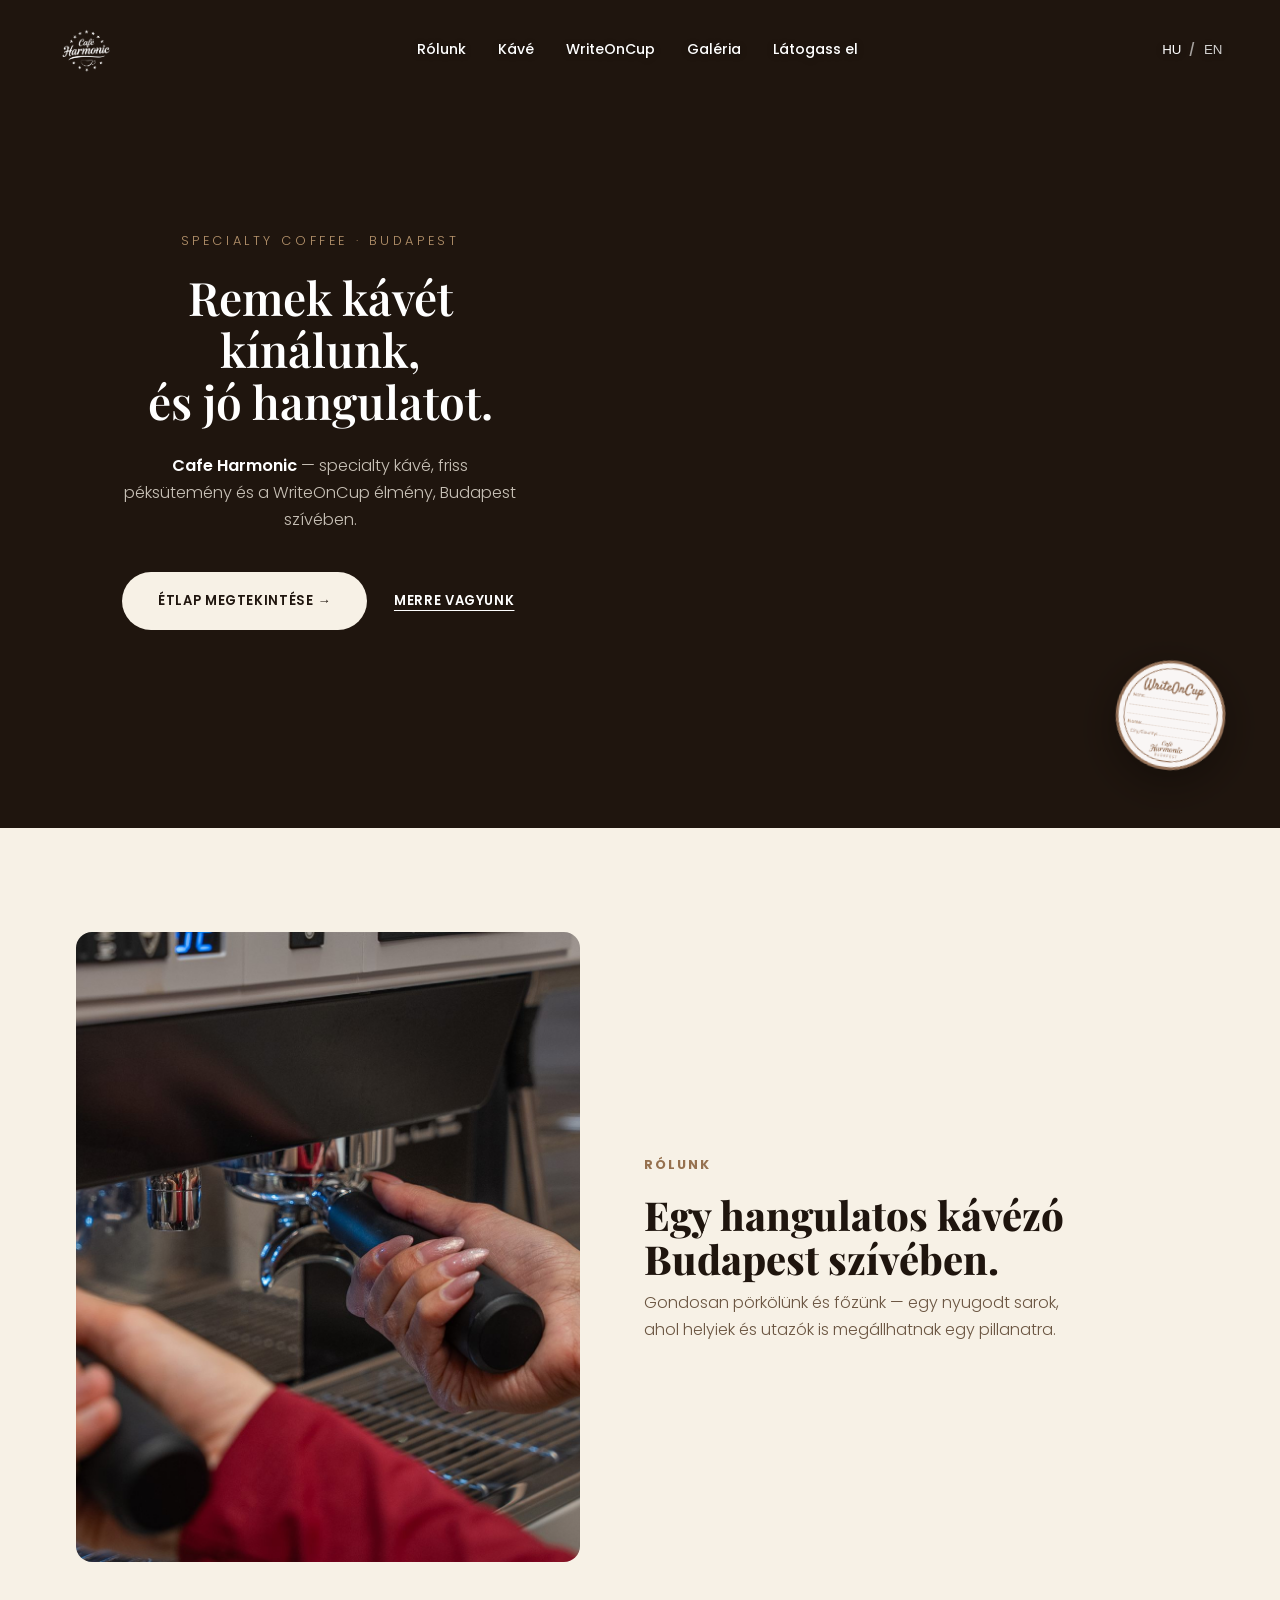
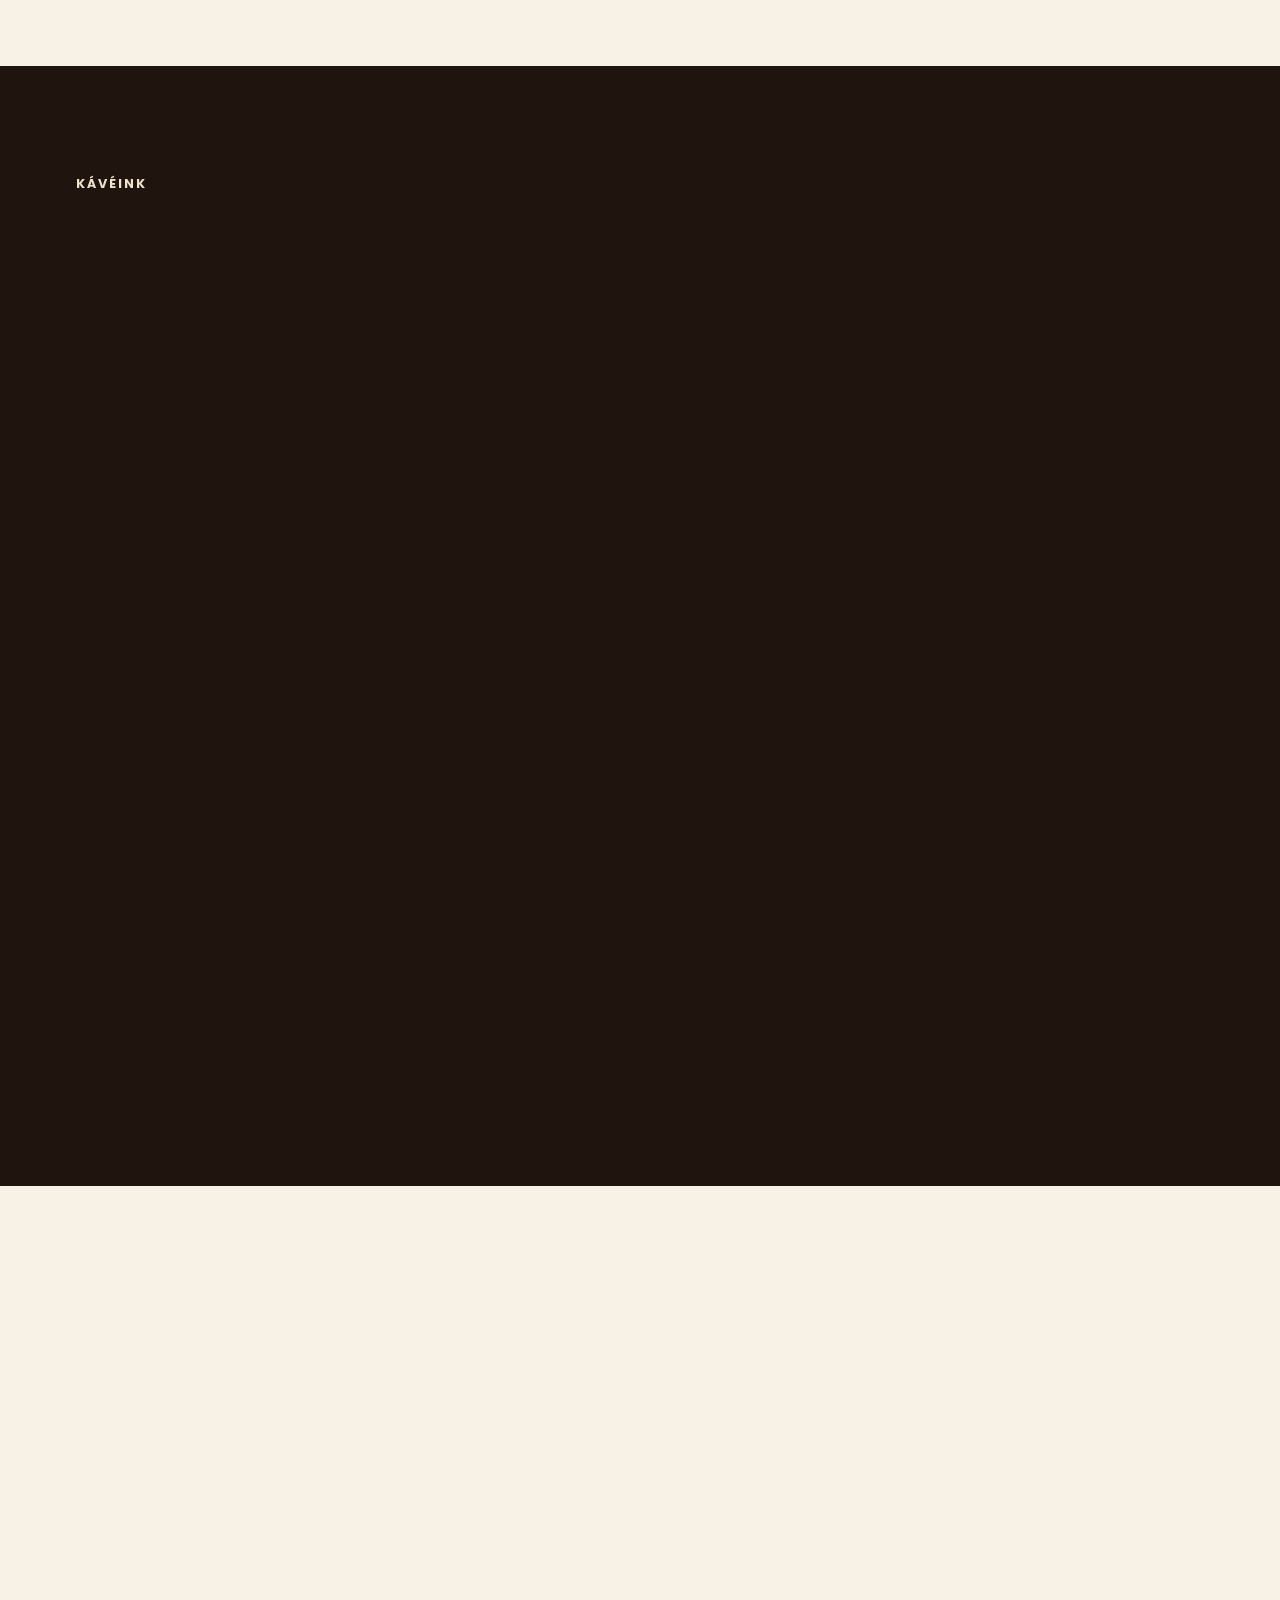
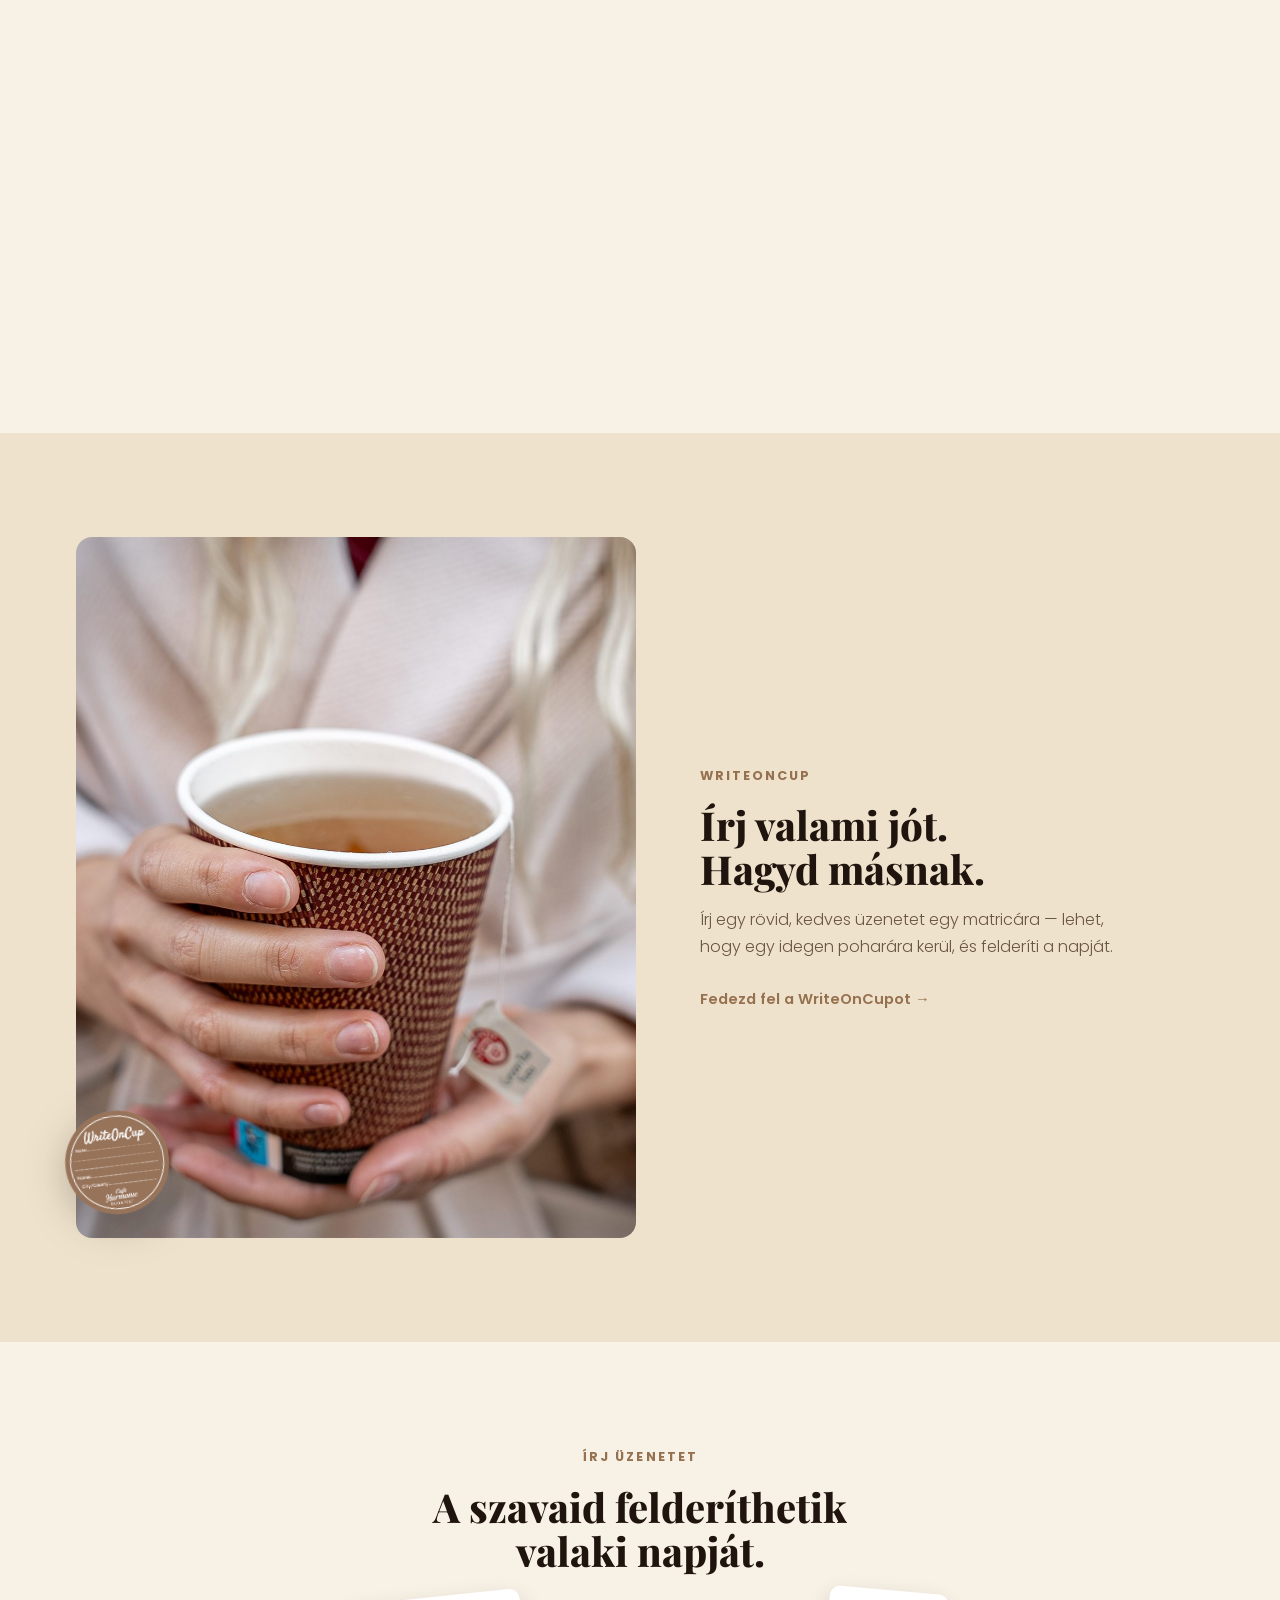
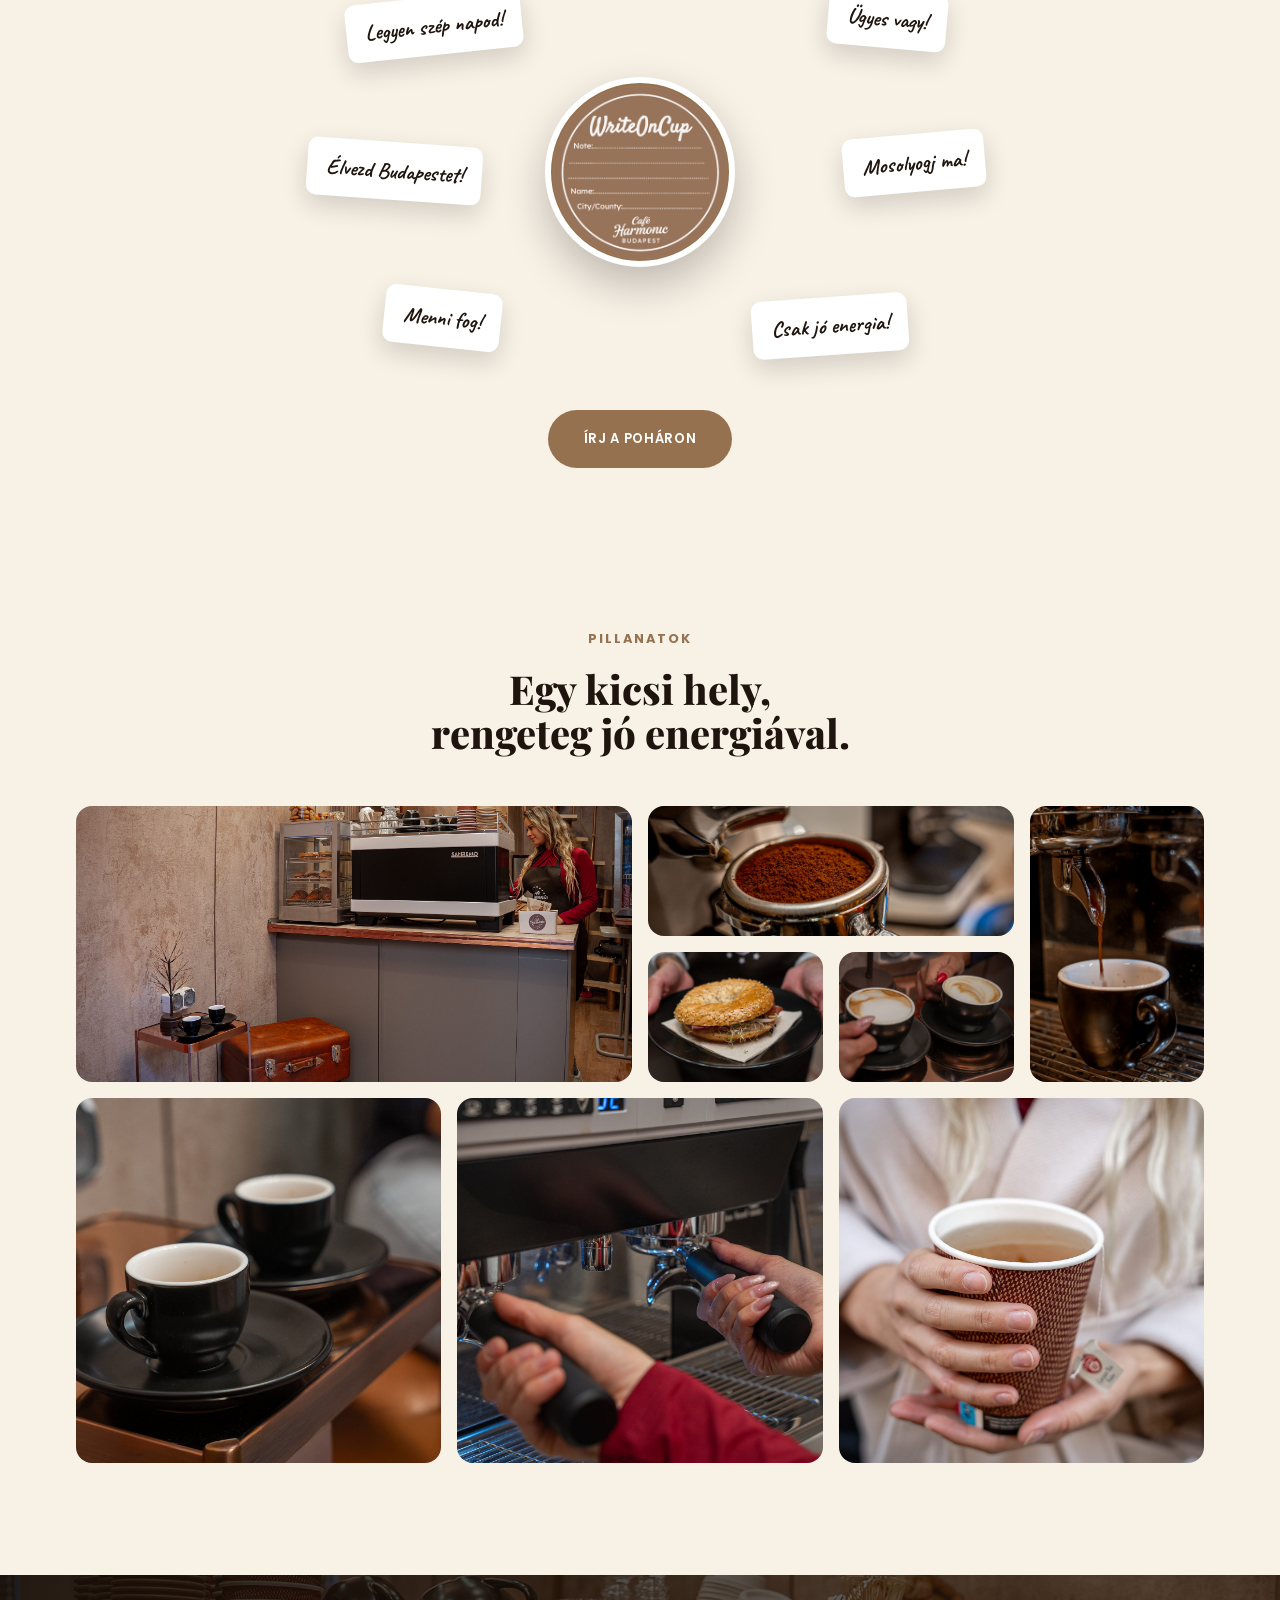
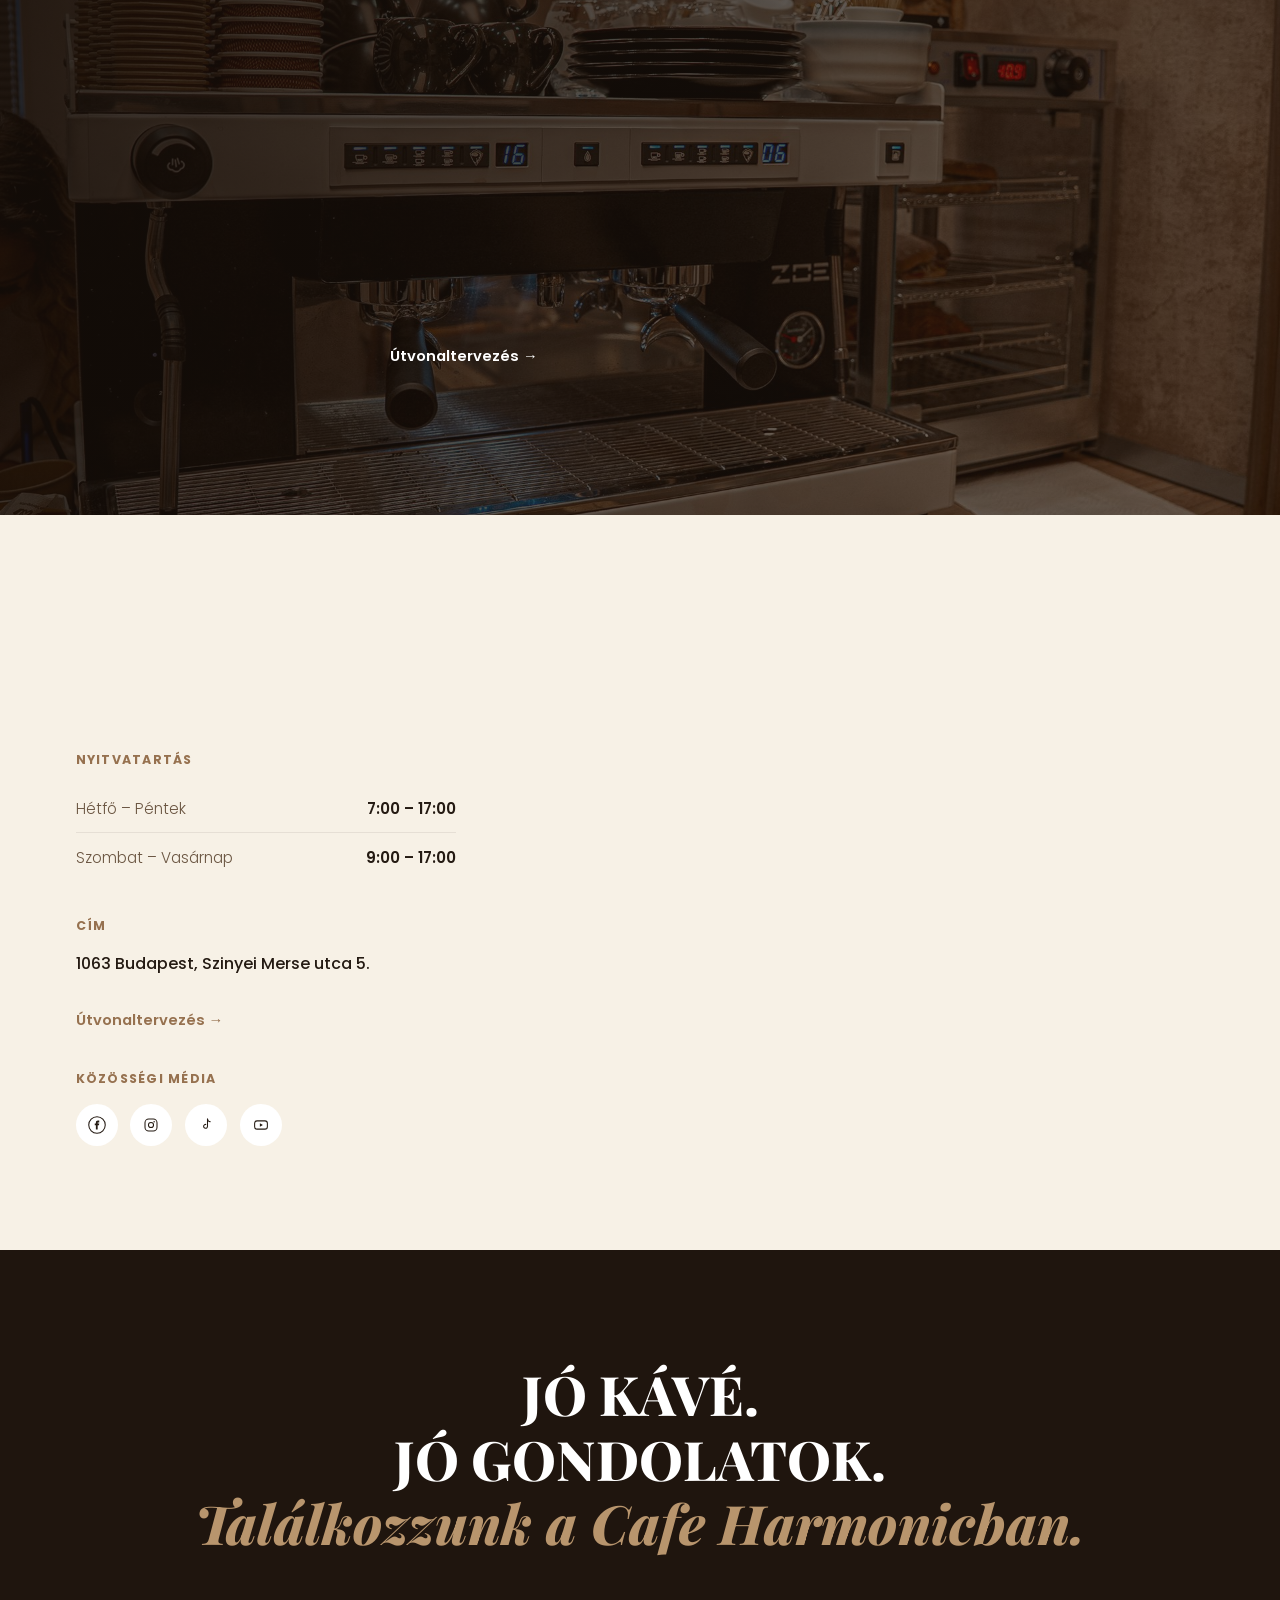
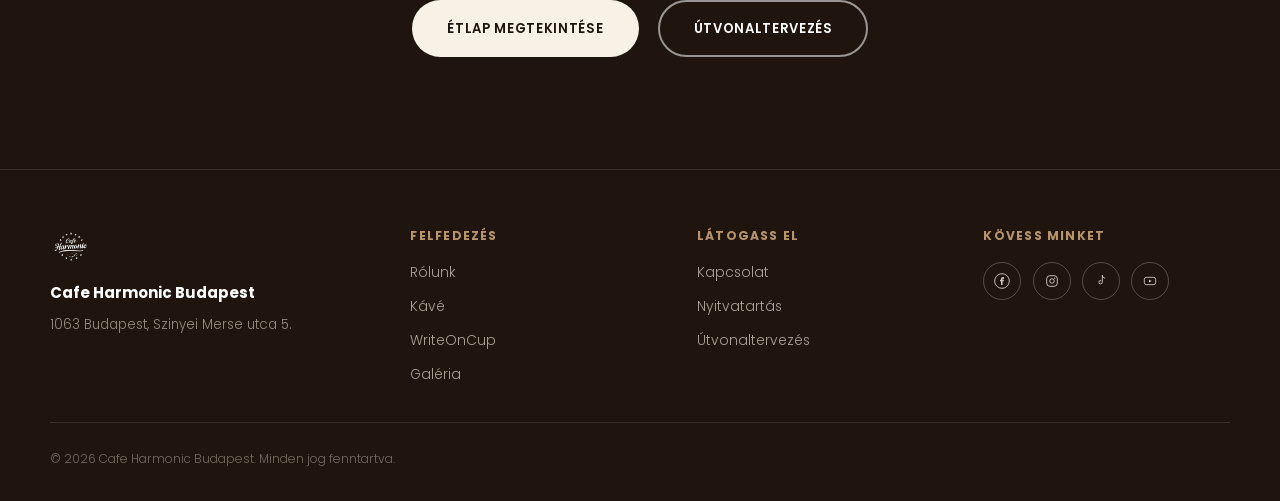
==== commit 4983c55e: "v23: uj arak, nyitvatartas (H-P 7-17, Szo-V 9-17), Instagram/TikTok/YouTube linkek + arlista grafika" ====
--- a/index.html
+++ b/index.html
@@ -118,16 +118,16 @@
       <div class="menu-list">
         <div class="menu-row" data-reveal><span class="m-name">Espresso</span><span class="m-price">750 Ft</span></div>
         <div class="menu-row" data-reveal><span class="m-name">Ristretto</span><span class="m-price">750 Ft</span></div>
-        <div class="menu-row" data-reveal><span class="m-name">Doppio</span><span class="m-price">1 100 Ft</span></div>
-        <div class="menu-row" data-reveal><span class="m-name">Lungo</span><span class="m-price">900 Ft</span></div>
-        <div class="menu-row" data-reveal><span class="m-name">Americano</span><span class="m-price">1 000 Ft</span></div>
-        <div class="menu-row" data-reveal><span class="m-name">Espresso Macchiato</span><span class="m-price">1 000 Ft</span></div>
-        <div class="menu-row" data-reveal><span class="m-name">Cappuccino</span><span class="m-price">1 200 Ft</span></div>
-        <div class="menu-row" data-reveal><span class="m-name">Cortado</span><span class="m-price">1 000 Ft</span></div>
-        <div class="menu-row" data-reveal><span class="m-name">Café Latte</span><span class="m-price">1 400 Ft</span></div>
-        <div class="menu-row" data-reveal><span class="m-name">Latte Macchiato</span><span class="m-price">1 400 Ft</span></div>
-        <div class="menu-row" data-reveal><span class="m-name">Flat White</span><span class="m-price">1 500 Ft</span></div>
-        <div class="menu-row" data-reveal><span class="m-name">Matcha</span><span class="m-price">1 500 Ft</span></div>
+        <div class="menu-row" data-reveal><span class="m-name">Doppio</span><span class="m-price">1 090 Ft</span></div>
+        <div class="menu-row" data-reveal><span class="m-name">Lungo</span><span class="m-price">890 Ft</span></div>
+        <div class="menu-row" data-reveal><span class="m-name">Americano</span><span class="m-price">990 Ft</span></div>
+        <div class="menu-row" data-reveal><span class="m-name">Espresso Macchiato</span><span class="m-price">990 Ft</span></div>
+        <div class="menu-row" data-reveal><span class="m-name">Cappuccino</span><span class="m-price">1 190 Ft</span></div>
+        <div class="menu-row" data-reveal><span class="m-name">Cortado</span><span class="m-price">1 190 Ft</span></div>
+        <div class="menu-row" data-reveal><span class="m-name">Café Latte</span><span class="m-price">1 390 Ft</span></div>
+        <div class="menu-row" data-reveal><span class="m-name">Latte Macchiato</span><span class="m-price">1 390 Ft</span></div>
+        <div class="menu-row" data-reveal><span class="m-name">Flat White</span><span class="m-price">1 490 Ft</span></div>
+        <div class="menu-row" data-reveal><span class="m-name">Matcha</span><span class="m-price">1 490 Ft</span></div>
       </div>
       <p class="menu-note" data-reveal>
         <span class="t-hu">Minden tejes kávénk kérhető növényi tejjel is, felár nélkül!</span>
@@ -303,9 +303,8 @@
           <span class="t-hu">Nyitvatartás</span><span class="t-en" hidden>Opening Hours</span>
         </span>
         <table class="hours">
-          <tr><td><span class="t-hu">Hét – Pén</span><span class="t-en" hidden>Mon – Fri</span></td><td>7:30 – 18:00</td></tr>
-          <tr><td><span class="t-hu">Szombat</span><span class="t-en" hidden>Saturday</span></td><td>8:00 – 19:00</td></tr>
-          <tr><td><span class="t-hu">Vasárnap</span><span class="t-en" hidden>Sunday</span></td><td>9:00 – 17:00</td></tr>
+          <tr><td><span class="t-hu">Hétfő – Péntek</span><span class="t-en" hidden>Mon – Fri</span></td><td>7:00 – 17:00</td></tr>
+          <tr><td><span class="t-hu">Szombat – Vasárnap</span><span class="t-en" hidden>Sat – Sun</span></td><td>9:00 – 17:00</td></tr>
         </table>
       </div>
       <div class="contact-block">
@@ -323,9 +322,9 @@
         </span>
         <div class="social-row">
           <a href="https://www.facebook.com/profile.php?id=61594132267989" target="_blank" rel="noopener" aria-label="Facebook"><svg viewBox="0 0 24 24" fill="none"><circle cx="12" cy="12" r="11" stroke="currentColor" stroke-width="1.4"/><path d="M13.5 8.5h1.5V6h-1.7c-1.7 0-2.8 1.1-2.8 2.9V10H9v2.4h1.5V18h2.4v-5.6H14.6L15 10h-2.1V9c0-.4.2-.5.6-.5Z" fill="currentColor"/></svg></a>
-          <a href="#" target="_blank" rel="noopener" aria-label="Instagram"><svg viewBox="0 0 24 24" fill="none"><rect x="4" y="4" width="16" height="16" rx="5" stroke="currentColor" stroke-width="1.4"/><circle cx="12" cy="12" r="3.4" stroke="currentColor" stroke-width="1.4"/><circle cx="16.2" cy="7.8" r="1" fill="currentColor"/></svg></a>
-          <a href="#" target="_blank" rel="noopener" aria-label="TikTok"><svg viewBox="0 0 24 24" fill="none"><path d="M14 4v9.8a2.6 2.6 0 1 1-2.2-2.57" stroke="currentColor" stroke-width="1.4" stroke-linecap="round"/><path d="M14 4c.3 2 1.8 3.5 3.7 3.7" stroke="currentColor" stroke-width="1.4" stroke-linecap="round"/></svg></a>
-          <a href="#" target="_blank" rel="noopener" aria-label="YouTube"><svg viewBox="0 0 24 24" fill="none"><rect x="3.5" y="6.5" width="17" height="11" rx="3.2" stroke="currentColor" stroke-width="1.4"/><path d="M10.5 9.7v4.6l4-2.3-4-2.3Z" fill="currentColor"/></svg></a>
+          <a href="https://www.instagram.com/cafeharmonicbudapest/" target="_blank" rel="noopener" aria-label="Instagram"><svg viewBox="0 0 24 24" fill="none"><rect x="4" y="4" width="16" height="16" rx="5" stroke="currentColor" stroke-width="1.4"/><circle cx="12" cy="12" r="3.4" stroke="currentColor" stroke-width="1.4"/><circle cx="16.2" cy="7.8" r="1" fill="currentColor"/></svg></a>
+          <a href="https://www.tiktok.com/@cafeharmonic" target="_blank" rel="noopener" aria-label="TikTok"><svg viewBox="0 0 24 24" fill="none"><path d="M14 4v9.8a2.6 2.6 0 1 1-2.2-2.57" stroke="currentColor" stroke-width="1.4" stroke-linecap="round"/><path d="M14 4c.3 2 1.8 3.5 3.7 3.7" stroke="currentColor" stroke-width="1.4" stroke-linecap="round"/></svg></a>
+          <a href="https://www.youtube.com/@Caf%C3%A9Harmonic" target="_blank" rel="noopener" aria-label="YouTube"><svg viewBox="0 0 24 24" fill="none"><rect x="3.5" y="6.5" width="17" height="11" rx="3.2" stroke="currentColor" stroke-width="1.4"/><path d="M10.5 9.7v4.6l4-2.3-4-2.3Z" fill="currentColor"/></svg></a>
         </div>
       </div>
     </div>
@@ -386,9 +385,9 @@
       </span>
       <div class="footer-social">
         <a href="https://www.facebook.com/profile.php?id=61594132267989" target="_blank" rel="noopener" aria-label="Facebook"><svg viewBox="0 0 24 24" fill="none"><circle cx="12" cy="12" r="11" stroke="currentColor" stroke-width="1.4"/><path d="M13.5 8.5h1.5V6h-1.7c-1.7 0-2.8 1.1-2.8 2.9V10H9v2.4h1.5V18h2.4v-5.6H14.6L15 10h-2.1V9c0-.4.2-.5.6-.5Z" fill="currentColor"/></svg></a>
-          <a href="#" target="_blank" rel="noopener" aria-label="Instagram"><svg viewBox="0 0 24 24" fill="none"><rect x="4" y="4" width="16" height="16" rx="5" stroke="currentColor" stroke-width="1.4"/><circle cx="12" cy="12" r="3.4" stroke="currentColor" stroke-width="1.4"/><circle cx="16.2" cy="7.8" r="1" fill="currentColor"/></svg></a>
-          <a href="#" target="_blank" rel="noopener" aria-label="TikTok"><svg viewBox="0 0 24 24" fill="none"><path d="M14 4v9.8a2.6 2.6 0 1 1-2.2-2.57" stroke="currentColor" stroke-width="1.4" stroke-linecap="round"/><path d="M14 4c.3 2 1.8 3.5 3.7 3.7" stroke="currentColor" stroke-width="1.4" stroke-linecap="round"/></svg></a>
-          <a href="#" target="_blank" rel="noopener" aria-label="YouTube"><svg viewBox="0 0 24 24" fill="none"><rect x="3.5" y="6.5" width="17" height="11" rx="3.2" stroke="currentColor" stroke-width="1.4"/><path d="M10.5 9.7v4.6l4-2.3-4-2.3Z" fill="currentColor"/></svg></a>
+          <a href="https://www.instagram.com/cafeharmonicbudapest/" target="_blank" rel="noopener" aria-label="Instagram"><svg viewBox="0 0 24 24" fill="none"><rect x="4" y="4" width="16" height="16" rx="5" stroke="currentColor" stroke-width="1.4"/><circle cx="12" cy="12" r="3.4" stroke="currentColor" stroke-width="1.4"/><circle cx="16.2" cy="7.8" r="1" fill="currentColor"/></svg></a>
+          <a href="https://www.tiktok.com/@cafeharmonic" target="_blank" rel="noopener" aria-label="TikTok"><svg viewBox="0 0 24 24" fill="none"><path d="M14 4v9.8a2.6 2.6 0 1 1-2.2-2.57" stroke="currentColor" stroke-width="1.4" stroke-linecap="round"/><path d="M14 4c.3 2 1.8 3.5 3.7 3.7" stroke="currentColor" stroke-width="1.4" stroke-linecap="round"/></svg></a>
+          <a href="https://www.youtube.com/@Caf%C3%A9Harmonic" target="_blank" rel="noopener" aria-label="YouTube"><svg viewBox="0 0 24 24" fill="none"><rect x="3.5" y="6.5" width="17" height="11" rx="3.2" stroke="currentColor" stroke-width="1.4"/><path d="M10.5 9.7v4.6l4-2.3-4-2.3Z" fill="currentColor"/></svg></a>
       </div>
     </div>
   </div>
--- a/style.css
+++ b/style.css
@@ -74,13 +74,15 @@
   border: none;
   cursor: pointer;
   padding: .2rem .1rem;
-  color: rgba(255,255,255,.55);
+  color: rgba(255,255,255,.8);
+  text-shadow: 0 1px 6px rgba(0,0,0,.45);
   transition: color .25s ease;
 }
+.nav.scrolled .lang-btn{ text-shadow: none; }
 .nav.scrolled .lang-btn{ color: var(--ink-soft); }
 .lang-btn.active{ color: var(--white); }
 .nav.scrolled .lang-btn.active{ color: var(--espresso); }
-.lang-sep{ color: rgba(255,255,255,.35); font-size: .75rem; }
+.lang-sep{ color: rgba(255,255,255,.6); font-size: .75rem; }
 .nav.scrolled .lang-sep{ color: rgba(36,26,18,.3); }
 
 /* ---------- buttons ---------- */
@@ -265,7 +267,7 @@
 }
 .hero-media-overlay{
   position: absolute; inset: 0;
-  background: linear-gradient(200deg, rgba(31,21,14,.15) 0%, rgba(31,21,14,0) 40%);
+  background: linear-gradient(180deg, rgba(31,21,14,.75) 0%, rgba(31,21,14,.4) 100px, rgba(31,21,14,0) 220px);
 }
 
 .cup-badge{
@@ -357,7 +359,7 @@
   background: var(--espresso);
   display:flex; flex-direction: column; justify-content: space-between;
   padding: 1.8rem;
-  aspect-ratio: 3/4;
+  aspect-ratio: auto;
 }
 .food-card-dark span:first-child{ font-family: var(--serif); font-size: 1.3rem; font-weight: 600; color: var(--white); line-height: 1.3; }
 .food-card-dark span:first-child .t-hu,
@@ -390,6 +392,7 @@
   transform: rotate(-7deg);
   filter: drop-shadow(0 10px 20px rgba(0,0,0,.25));
 }
+@media (max-width: 1100px){ .woc-sticker{ left: -.4rem; } }
 .woc-text h2{ font-size: clamp(1.8rem, 3.4vw, 2.5rem); margin-bottom: 1rem; }
 .woc-text .bi{ max-width: 44ch; margin-bottom: .4rem; }
 
@@ -467,11 +470,12 @@
 /* ================= 9. VISIT US ================= */
 .contact{ max-width: var(--container); margin: 0 auto; padding: 6.5rem 1.6rem; }
 .contact h2{ font-size: clamp(1.8rem, 3.4vw, 2.5rem); margin-bottom: .5rem; }
-.contact > p.hu{ margin-bottom: 3.2rem; }
-.contact-grid{ display: grid; grid-template-columns: 1fr 1.2fr; gap: 3.5rem; align-items: stretch; }
+.contact-grid{ display: grid; grid-template-columns: 1fr 1.2fr; gap: 3.5rem; align-items: stretch; margin-top: 3rem; }
 .contact-info{ display: flex; flex-direction: column; gap: 2.2rem; }
 .contact-label{ display:block; font-size: .78rem; letter-spacing: .1em; text-transform: uppercase; color: var(--coffee); font-weight: 700; margin-bottom: .9rem; }
-.hours td{ padding: .55rem 0; color: var(--ink-soft); font-size: .95rem; }
+.hours{ width: 100%; max-width: 380px; border-collapse: collapse; }
+.hours tr + tr td{ border-top: 1px solid rgba(31,21,14,.08); }
+.hours td{ padding: .7rem 0; color: var(--ink-soft); font-size: .95rem; }
 .hours td:last-child{ text-align:right; color: var(--ink); font-weight: 600; }
 .contact-address{ color: var(--ink); font-weight: 500; margin-bottom: .6rem; }
 .social-row{ display:flex; flex-wrap: wrap; gap: .8rem; }
@@ -499,8 +503,7 @@
   line-height: 1.18;
 }
 .final-cta h2 em{ font-style: italic; color: var(--coffee-light); }
-.final-cta > p.hu{ color: rgba(247,241,230,.55); margin: 1.2rem 0 2.6rem; font-size: 1.05rem; }
-.final-cta-actions{ display:flex; justify-content:center; gap: 1.2rem; flex-wrap: wrap; }
+.final-cta-actions{ display:flex; justify-content:center; gap: 1.2rem; flex-wrap: wrap; margin-top: 2.8rem; }
 
 /* ================= FOOTER ================= */
 .footer{ background: var(--espresso); border-top: 1px solid rgba(247,241,230,.1); padding: 3.5rem 1.6rem 2rem; }
@@ -543,9 +546,11 @@
   .hero-panel{ padding: 7rem 1.8rem 3.5rem; }
   .nav-inner{ padding: 0 1.8rem; }
   .hero-media{ height: 62vh; }
+  .hero-media-overlay{ background: none; }
   .about, .coffee-inner, .writeoncup-inner{ grid-template-columns: 1fr; gap: 2.8rem; }
   .woc-text{ order: -1; }
-  .about-media img, .woc-media img{ aspect-ratio: 16/10; }
+  .woc-sticker{ left: .6rem; }
+  .about-media img, .woc-media img:not(.woc-sticker){ aspect-ratio: 16/10; }
   .coffee-media{ flex-direction: column; align-items: stretch; }
   .coffee-media-a, .coffee-media-b{ width: 100%; aspect-ratio: 16/10; margin-bottom: 0; }
   .floating-quote{ position: static; transform:none; margin-top: 1.2rem; max-width: none; width: auto; }
@@ -553,7 +558,7 @@
   .food-head-copy{ grid-template-columns: 1fr; }
   .food-grid{ grid-template-columns: 1fr 1fr; }
   .food-card{ aspect-ratio: 1/1; }
-  .food-card-dark{ grid-column: span 2; aspect-ratio: 3/1.4; flex-direction: row; align-items: center; }
+  .food-card-dark{ grid-column: 1 / -1; order: 3; aspect-ratio: 3/1; flex-direction: row; align-items: center; }
   .food-card-dark span:first-child{ font-size: 1.1rem; }
   .contact-grid{ grid-template-columns: 1fr; }
   .gallery-grid{ grid-template-columns: repeat(3, 1fr); grid-auto-rows: 150px; }
@@ -595,6 +600,7 @@
   .food-card{ aspect-ratio: 4/3; }
   .food-card-dark{
     grid-column: span 1;
+    order: 0;
     aspect-ratio: 4/3;
     flex-direction: column;
     align-items: flex-start;
